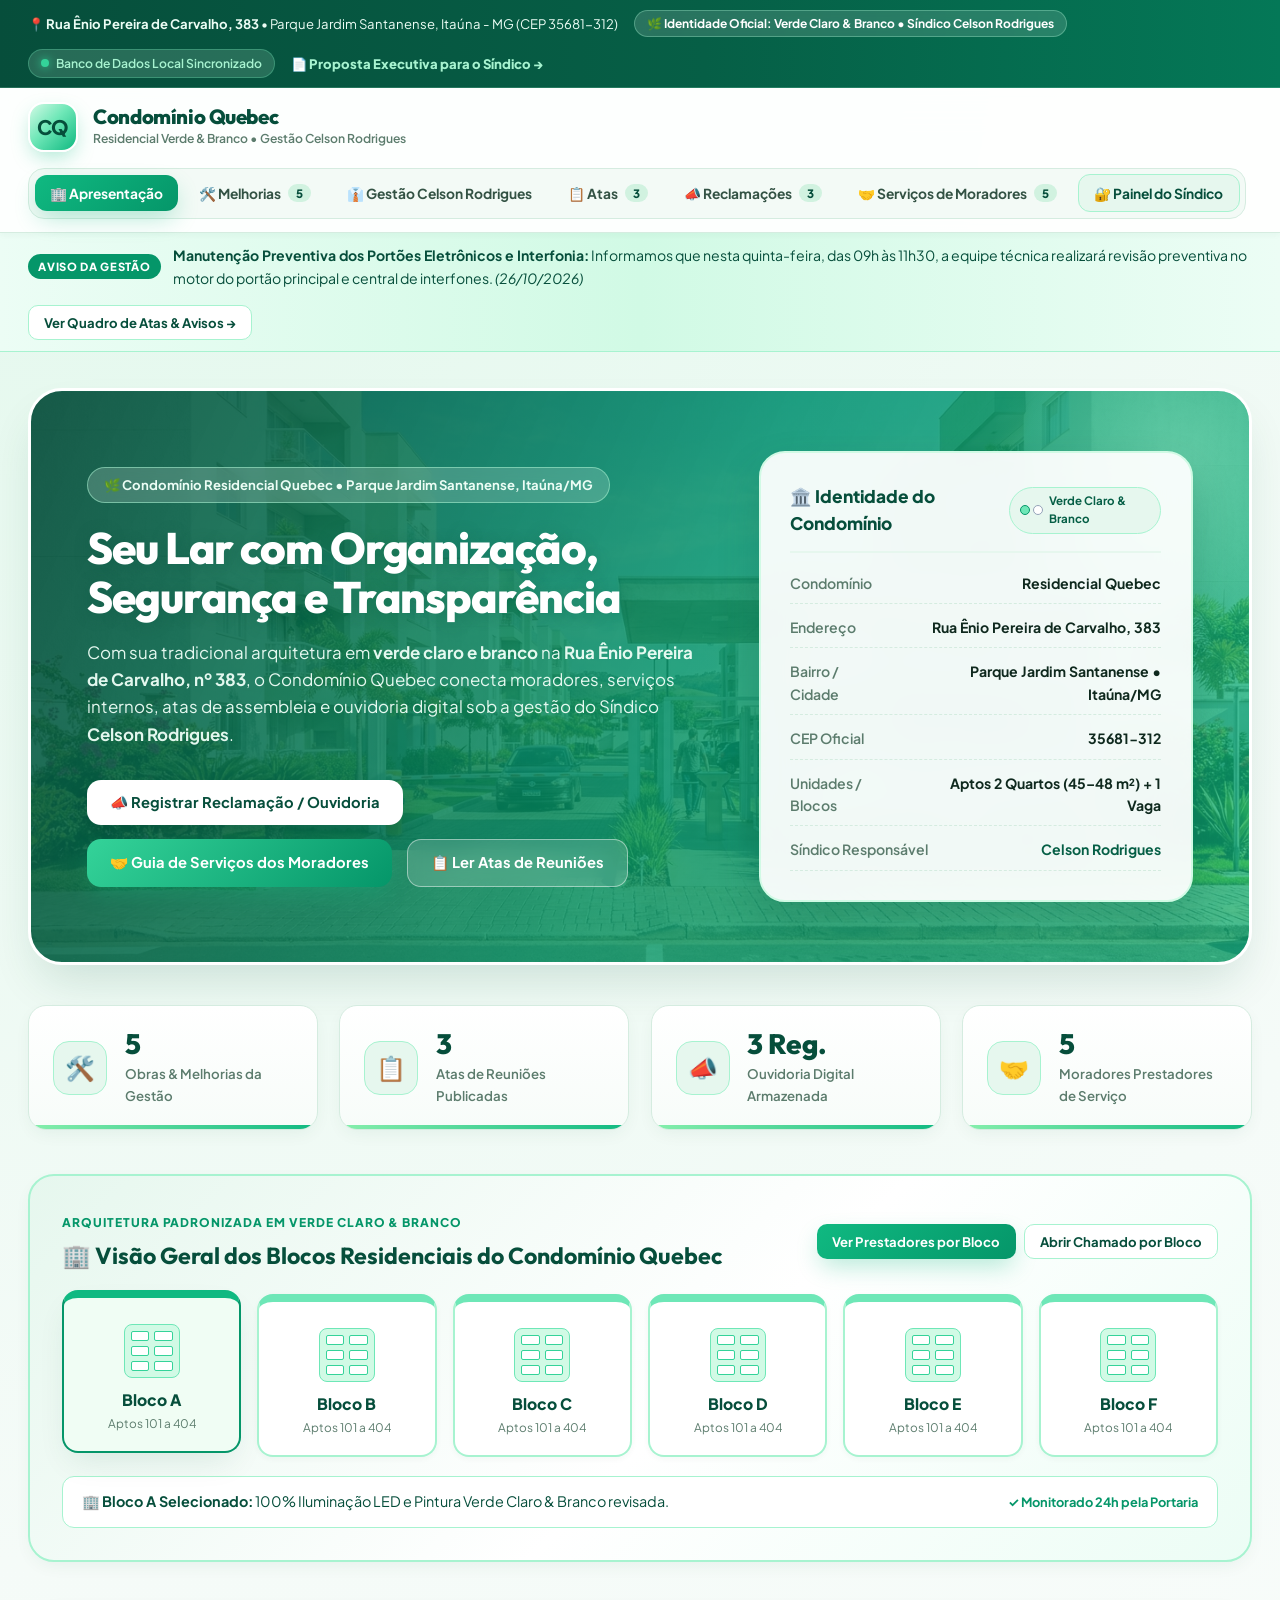
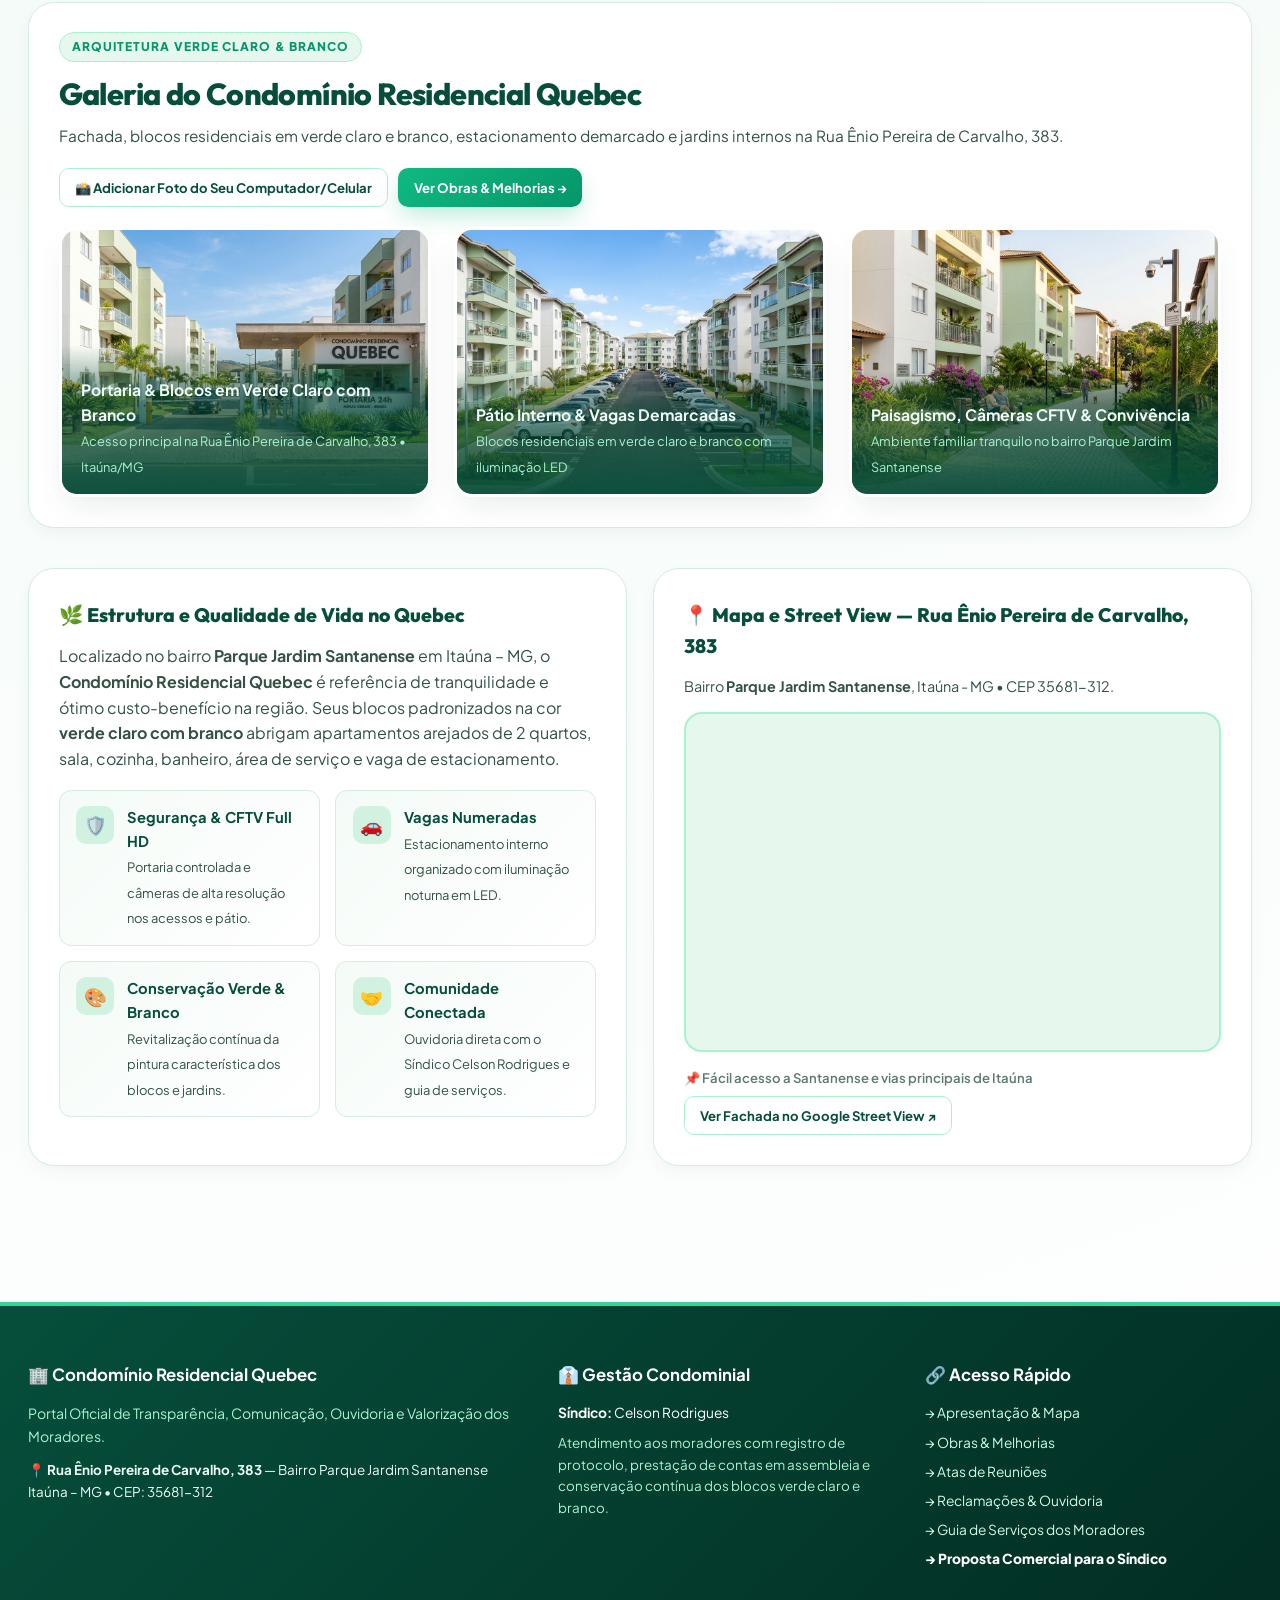
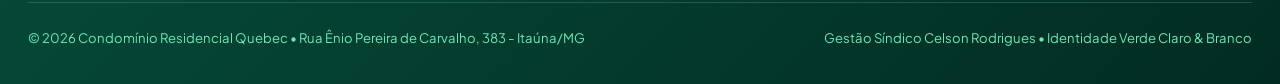
==== index.html @ 851bff45 "Add files via upload" ====
<!DOCTYPE html>
<html lang="pt-BR">
<head>
  <meta charset="UTF-8" />
  <meta name="viewport" content="width=device-width, initial-scale=1.0" />
  <title>Condomínio Residencial Quebec | Gestão Síndico Celson Rodrigues - Itaúna/MG</title>
  <link rel="preconnect" href="https://fonts.googleapis.com">
  <link rel="preconnect" href="https://fonts.gstatic.com" crossorigin>
  <link href="https://fonts.googleapis.com/css2?family=Inter:wght@400;500;600;700&family=Outfit:wght@600;700;800;900&family=Plus+Jakarta+Sans:wght@500;600;700;800&display=swap" rel="stylesheet">
  <link rel="stylesheet" href="styles.css" />
</head>
<body>

  <!-- Topbar Institucional Verde & Branco -->
  <div class="topbar">
    <div class="topbar-inner">
      <div class="topbar-left">
        <span>📍 <strong>Rua Ênio Pereira de Carvalho, 383</strong> • Parque Jardim Santanense, Itaúna - MG (CEP 35681-312)</span>
        <span class="topbar-pill">🌿 Identidade Oficial: Verde Claro & Branco • Síndico Celson Rodrigues</span>
      </div>
      <div class="topbar-right">
        <span id="apiStatusPill" class="api-status-pill">
          <span class="api-status-dot"></span>
          <span id="apiStatusText">Back-end Ativo & Sincronizado</span>
        </span>
        <a href="proposta-sindico.html" style="color:#a7f3d0; text-decoration:none; font-weight:800;">
          📄 Proposta Executiva para o Síndico →
        </a>
      </div>
    </div>
  </div>

  <!-- Navbar Principal -->
  <header class="navbar">
    <div class="navbar-inner">
      <div class="brand" onclick="switchTab('apresentacao')">
        <div class="brand-crest">CQ</div>
        <div class="brand-text">
          <h1>Condomínio Quebec</h1>
          <span>Residencial Verde & Branco • Gestão Celson Rodrigues</span>
        </div>
      </div>

      <nav class="nav-tabs" aria-label="Navegação Principal">
        <button class="nav-tab active" data-tab="apresentacao" onclick="switchTab('apresentacao')">
          🏢 Apresentação
        </button>
        <button class="nav-tab" data-tab="melhorias" onclick="switchTab('melhorias')">
          🛠️ Melhorias <span class="nav-badge" id="badgeMelhorias">5</span>
        </button>
        <button class="nav-tab" data-tab="gestao" onclick="switchTab('gestao')">
          👔 Gestão Celson Rodrigues
        </button>
        <button class="nav-tab" data-tab="atas" onclick="switchTab('atas')">
          📋 Atas <span class="nav-badge" id="badgeAtas">3</span>
        </button>
        <button class="nav-tab" data-tab="reclamacoes" onclick="switchTab('reclamacoes')">
          📣 Reclamações <span class="nav-badge" id="badgeReclamacoes">3</span>
        </button>
        <button class="nav-tab" data-tab="servicos" onclick="switchTab('servicos')">
          🤝 Serviços de Moradores <span class="nav-badge" id="badgeServicos">5</span>
        </button>
        <button class="nav-tab admin-tab" data-tab="admin" onclick="switchTab('admin')">
          🔐 Painel do Síndico
        </button>
      </nav>
    </div>
  </header>

  <!-- Barra de Comunicados Rápidos -->
  <div class="notice-bar">
    <div class="notice-bar-inner">
      <div class="notice-bar-content">
        <span class="notice-pill" id="latestNoticePriority">Aviso da Gestão</span>
        <span id="latestNoticeText">
          <strong>Manutenção Preventiva:</strong> Revisão programada dos portões eletrônicos e interfonia nesta quinta-feira (09h às 11h30) — Síndico Celson Rodrigues.
        </span>
      </div>
      <button class="btn btn-sm btn-outline" onclick="switchTab('atas')">Ver Quadro de Atas & Avisos →</button>
    </div>
  </div>

  <!-- Conteúdo Principal -->
  <main class="main-container">

    <!-- ==========================================
         ABA 1: APRESENTAÇÃO DO CONDOMÍNIO QUEBEC
         ========================================== -->
    <section id="tab-apresentacao" class="tab-panel active">
      <div class="hero">
        <div>
          <div class="hero-tag">
            <span>🌿 Condomínio Residencial Quebec • Parque Jardim Santanense, Itaúna/MG</span>
          </div>
          <h2>Seu Lar com Organização, Segurança e Transparência</h2>
          <p>
            Com sua tradicional arquitetura em <strong>verde claro e branco</strong> na <strong>Rua Ênio Pereira de Carvalho, nº 383</strong>, o Condomínio Quebec conecta moradores, serviços internos, atas de assembleia e ouvidoria digital sob a gestão do Síndico <strong>Celson Rodrigues</strong>.
          </p>
          <div class="hero-actions">
            <button class="btn btn-white" onclick="switchTab('reclamacoes')">
              📣 Registrar Reclamação / Ouvidoria
            </button>
            <button class="btn btn-gold" onclick="switchTab('servicos')">
              🤝 Guia de Serviços dos Moradores
            </button>
            <button class="btn btn-outline-light" onclick="switchTab('atas')">
              📋 Ler Atas de Reuniões
            </button>
          </div>
        </div>

        <div class="hero-card">
          <div class="hero-card-header">
            <h3>🏛️ Identidade do Condomínio</h3>
            <span class="color-swatch-pill">
              <span class="swatch-dots">
                <span class="swatch-dot-green"></span>
                <span class="swatch-dot-white"></span>
              </span>
              Verde Claro & Branco
            </span>
          </div>
          <ul class="hero-info-list">
            <li>
              <span>Condomínio</span>
              <strong>Residencial Quebec</strong>
            </li>
            <li>
              <span>Endereço</span>
              <strong>Rua Ênio Pereira de Carvalho, 383</strong>
            </li>
            <li>
              <span>Bairro / Cidade</span>
              <strong>Parque Jardim Santanense • Itaúna/MG</strong>
            </li>
            <li>
              <span>CEP Oficial</span>
              <strong>35681-312</strong>
            </li>
            <li>
              <span>Unidades / Blocos</span>
              <strong>Aptos 2 Quartos (45–48 m²) + 1 Vaga</strong>
            </li>
            <li>
              <span>Síndico Responsável</span>
              <strong style="color:var(--green-deep);">Celson Rodrigues</strong>
            </li>
          </ul>
        </div>
      </div>

      <!-- Indicadores Rápidos -->
      <div class="kpi-grid">
        <div class="kpi-card" onclick="switchTab('melhorias')" style="cursor:pointer;">
          <div class="kpi-icon">🛠️</div>
          <div class="kpi-data">
            <h4 id="kpiMelhorias">5</h4>
            <p>Obras & Melhorias da Gestão</p>
          </div>
        </div>
        <div class="kpi-card" onclick="switchTab('atas')" style="cursor:pointer;">
          <div class="kpi-icon">📋</div>
          <div class="kpi-data">
            <h4 id="kpiAtas">3</h4>
            <p>Atas de Reuniões Publicadas</p>
          </div>
        </div>
        <div class="kpi-card" onclick="switchTab('reclamacoes')" style="cursor:pointer;">
          <div class="kpi-icon">📣</div>
          <div class="kpi-data">
            <h4 id="kpiReclamacoes">3 Reg.</h4>
            <p>Ouvidoria Digital Armazenada</p>
          </div>
        </div>
        <div class="kpi-card" onclick="switchTab('servicos')" style="cursor:pointer;">
          <div class="kpi-icon">🤝</div>
          <div class="kpi-data">
            <h4 id="kpiServicos">5</h4>
            <p>Moradores Prestadores de Serviço</p>
          </div>
        </div>
      </div>

      <!-- Mapa Esquemático Interativo dos Blocos em Verde Claro & Branco -->
      <div class="blocks-showcase">
        <div style="display:flex; justify-content:space-between; align-items:center; flex-wrap:wrap; gap:1rem;">
          <div>
            <span style="font-size:0.75rem; font-weight:800; text-transform:uppercase; color:var(--green-medium); letter-spacing:0.08em;">
              Arquitetura Padronizada em Verde Claro & Branco
            </span>
            <h3 style="font-family:'Outfit',sans-serif; font-size:1.45rem; color:var(--green-forest); margin-top:0.2rem;">
              🏢 Visão Geral dos Blocos Residenciais do Condomínio Quebec
            </h3>
          </div>
          <div style="display:flex; gap:0.5rem; flex-wrap:wrap;">
            <button class="btn btn-sm btn-primary" onclick="switchTab('servicos')">Ver Prestadores por Bloco</button>
            <button class="btn btn-sm btn-outline" onclick="switchTab('reclamacoes')">Abrir Chamado por Bloco</button>
          </div>
        </div>

        <div class="blocks-grid">
          <div class="block-tower active" onclick="selectBlockInfo('Bloco A', '100% Iluminação LED e Pintura Verde Claro & Branco revisada', this)">
            <div class="block-windows">
              <div class="block-window"></div><div class="block-window"></div>
              <div class="block-window"></div><div class="block-window"></div>
              <div class="block-window"></div><div class="block-window"></div>
            </div>
            <h4>Bloco A</h4>
            <span>Aptos 101 a 404</span>
          </div>
          <div class="block-tower" onclick="selectBlockInfo('Bloco B', 'Sensores de presença novos e fachada Verde Claro & Branco revitalizada', this)">
            <div class="block-windows">
              <div class="block-window"></div><div class="block-window"></div>
              <div class="block-window"></div><div class="block-window"></div>
              <div class="block-window"></div><div class="block-window"></div>
            </div>
            <h4>Bloco B</h4>
            <span>Aptos 101 a 404</span>
          </div>
          <div class="block-tower" onclick="selectBlockInfo('Bloco C', 'Câmeras CFTV Full HD cobrindo entrada e estacionamento frontal', this)">
            <div class="block-windows">
              <div class="block-window"></div><div class="block-window"></div>
              <div class="block-window"></div><div class="block-window"></div>
              <div class="block-window"></div><div class="block-window"></div>
            </div>
            <h4>Bloco C</h4>
            <span>Aptos 101 a 404</span>
          </div>
          <div class="block-tower" onclick="selectBlockInfo('Bloco D', 'Reservatório higienizado e jardins laterais revitalizados', this)">
            <div class="block-windows">
              <div class="block-window"></div><div class="block-window"></div>
              <div class="block-window"></div><div class="block-window"></div>
              <div class="block-window"></div><div class="block-window"></div>
            </div>
            <h4>Bloco D</h4>
            <span>Aptos 101 a 404</span>
          </div>
          <div class="block-tower" onclick="selectBlockInfo('Bloco E', 'Demarcação de vagas de garagem e interfonia revisada', this)">
            <div class="block-windows">
              <div class="block-window"></div><div class="block-window"></div>
              <div class="block-window"></div><div class="block-window"></div>
              <div class="block-window"></div><div class="block-window"></div>
            </div>
            <h4>Bloco E</h4>
            <span>Aptos 101 a 404</span>
          </div>
          <div class="block-tower" onclick="selectBlockInfo('Bloco F', 'Manutenção preventiva em dia • Gestão Celson Rodrigues', this)">
            <div class="block-windows">
              <div class="block-window"></div><div class="block-window"></div>
              <div class="block-window"></div><div class="block-window"></div>
              <div class="block-window"></div><div class="block-window"></div>
            </div>
            <h4>Bloco F</h4>
            <span>Aptos 101 a 404</span>
          </div>
        </div>

        <div id="blockDetailBanner" style="margin-top:1.15rem; background:#ffffff; border:1px solid var(--border-strong); border-radius:12px; padding:0.85rem 1.2rem; display:flex; justify-content:space-between; align-items:center; flex-wrap:wrap; gap:0.75rem;">
          <span style="font-size:0.9rem; color:var(--green-forest);">
            🏢 <strong>Bloco A Selecionado:</strong> 100% Iluminação LED e Pintura Verde Claro & Branco revisada.
          </span>
          <span style="font-size:0.8rem; color:var(--green-medium); font-weight:700;">✓ Monitorado 24h pela Portaria</span>
        </div>
      </div>

      <!-- Galeria de Fotos do Condomínio em Verde Claro & Branco -->
      <div class="card" style="margin-bottom: 2.5rem;">
        <div class="section-header" style="margin-bottom: 0.75rem;">
          <div class="section-header-left">
            <span class="eyebrow">Arquitetura Verde Claro & Branco</span>
            <h2>Galeria do Condomínio Residencial Quebec</h2>
            <p>Fachada, blocos residenciais em verde claro e branco, estacionamento demarcado e jardins internos na Rua Ênio Pereira de Carvalho, 383.</p>
          </div>
          <div style="display:flex; gap:0.65rem; flex-wrap:wrap;">
            <label class="btn btn-sm btn-outline" style="cursor:pointer;">
              📸 Adicionar Foto do Seu Computador/Celular
              <input type="file" accept="image/*" style="display:none;" onchange="handleCustomPhotoUpload(event)" />
            </label>
            <button class="btn btn-sm btn-primary" onclick="switchTab('melhorias')">Ver Obras & Melhorias →</button>
          </div>
        </div>

        <div class="gallery-grid" id="condoGallery">
          <div class="gallery-item">
            <img src="assets/fachada-quebec.png" onerror="this.src='https://images.unsplash.com/photo-1545324418-cc1a3fa10c00?auto=format&fit=crop&w=900&q=80'" alt="Fachada e Portaria Condomínio Quebec em Verde Claro e Branco" />
            <div class="gallery-caption">
              <strong>Portaria & Blocos em Verde Claro com Branco</strong>
              <span>Acesso principal na Rua Ênio Pereira de Carvalho, 383 • Itaúna/MG</span>
            </div>
          </div>
          <div class="gallery-item">
            <img src="assets/blocos-patio.png" onerror="this.src='https://images.unsplash.com/photo-1486406146926-c627a92ad1ab?auto=format&fit=crop&w=900&q=80'" alt="Pátio e Estacionamento entre os Blocos Verde Claro e Branco" />
            <div class="gallery-caption">
              <strong>Pátio Interno & Vagas Demarcadas</strong>
              <span>Blocos residenciais em verde claro e branco com iluminação LED</span>
            </div>
          </div>
          <div class="gallery-item">
            <img src="assets/convivencia-jardim.png" onerror="this.src='https://images.unsplash.com/photo-1560518883-ce09059eeffa?auto=format&fit=crop&w=900&q=80'" alt="Jardins e Convivência Condomínio Quebec" />
            <div class="gallery-caption">
              <strong>Paisagismo, Câmeras CFTV & Convivência</strong>
              <span>Ambiente familiar tranquilo no bairro Parque Jardim Santanense</span>
            </div>
          </div>
        </div>
      </div>

      <!-- Sobre o Condomínio + Mapa Google Maps -->
      <div class="grid-2">
        <div class="card">
          <h3 class="card-title">🌿 Estrutura e Qualidade de Vida no Quebec</h3>
          <p style="color: var(--text-body); margin-bottom: 1rem;">
            Localizado no bairro <strong>Parque Jardim Santanense</strong> em Itaúna – MG, o <strong>Condomínio Residencial Quebec</strong> é referência de tranquilidade e ótimo custo-benefício na região. Seus blocos padronizados na cor <strong>verde claro com branco</strong> abrigam apartamentos arejados de 2 quartos, sala, cozinha, banheiro, área de serviço e vaga de estacionamento.
          </p>

          <div class="feature-list">
            <div class="feature-item">
              <div class="feature-item-icon">🛡️</div>
              <div>
                <strong>Segurança & CFTV Full HD</strong>
                <span>Portaria controlada e câmeras de alta resolução nos acessos e pátio.</span>
              </div>
            </div>
            <div class="feature-item">
              <div class="feature-item-icon">🚗</div>
              <div>
                <strong>Vagas Numeradas</strong>
                <span>Estacionamento interno organizado com iluminação noturna em LED.</span>
              </div>
            </div>
            <div class="feature-item">
              <div class="feature-item-icon">🎨</div>
              <div>
                <strong>Conservação Verde & Branco</strong>
                <span>Revitalização contínua da pintura característica dos blocos e jardins.</span>
              </div>
            </div>
            <div class="feature-item">
              <div class="feature-item-icon">🤝</div>
              <div>
                <strong>Comunidade Conectada</strong>
                <span>Ouvidoria direta com o Síndico Celson Rodrigues e guia de serviços.</span>
              </div>
            </div>
          </div>
        </div>

        <div class="card">
          <h3 class="card-title">📍 Mapa e Street View — Rua Ênio Pereira de Carvalho, 383</h3>
          <p style="color: var(--text-body); font-size: 0.9rem; margin-bottom: 0.9rem;">
            Bairro <strong>Parque Jardim Santanense</strong>, Itaúna - MG • CEP 35681-312.
          </p>
          <div class="map-frame-wrapper">
            <iframe
              title="Mapa Condomínio Residencial Quebec - Rua Ênio Pereira de Carvalho, 383, Itaúna MG"
              src="https://www.google.com/maps?q=Rua+%C3%8Anio+Pereira+de+Carvalho,+383,+Ita%C3%BAna+-+MG,+35681-312&output=embed"
              loading="lazy"
              referrerpolicy="no-referrer-when-downgrade">
            </iframe>
          </div>
          <div style="display:flex; justify-content:space-between; align-items:center; margin-top:0.95rem; flex-wrap:wrap; gap:0.5rem;">
            <span style="font-size:0.82rem; color:var(--text-muted); font-weight:600;">📌 Fácil acesso a Santanense e vias principais de Itaúna</span>
            <a class="btn btn-sm btn-outline" target="_blank" rel="noopener" href="https://www.google.com/maps/search/?api=1&query=Rua+%C3%8Anio+Pereira+de+Carvalho,+383,+Ita%C3%BAna+-+MG">
              Ver Fachada no Google Street View ↗
            </a>
          </div>
        </div>
      </div>
    </section>

    <!-- ==========================================
         ABA 2: MELHORIAS E OBRAS DO CONDOMÍNIO
         ========================================== -->
    <section id="tab-melhorias" class="tab-panel">
      <div class="section-header">
        <div class="section-header-left">
          <span class="eyebrow">Valorização Patrimonial em Ação</span>
          <h2>Melhorias, Pintura Verde & Branco e Obras Realizadas</h2>
          <p>Acompanhe com total transparência cada investimento realizado, em andamento ou planejado pela gestão do Síndico <strong>Celson Rodrigues</strong>.</p>
        </div>
        <div class="filter-bar">
          <button class="filter-btn active" onclick="filterMelhorias('Todas', this)">Todas</button>
          <button class="filter-btn" onclick="filterMelhorias('Concluído', this)">Concluídas</button>
          <button class="filter-btn" onclick="filterMelhorias('Em Andamento', this)">Em Andamento</button>
          <button class="filter-btn" onclick="filterMelhorias('Planejado', this)">Planejadas</button>
        </div>
      </div>

      <div id="melhoriasGrid" class="grid-3"></div>
    </section>

    <!-- ==========================================
         ABA 3: GESTÃO SÍNDICO CELSON RODRIGUES
         ========================================== -->
    <section id="tab-gestao" class="tab-panel">
      <div class="sindico-hero">
        <div class="sindico-avatar">
          CR
          <span>Síndico</span>
        </div>
        <div>
          <span class="topbar-pill" style="margin-bottom:0.75rem;">Gestão Participativa & Transparente • Condomínio Quebec</span>
          <h2 style="font-family:'Outfit',sans-serif; font-size:2.15rem; font-weight:800; margin-bottom:0.65rem;">Síndico: Celson Rodrigues</h2>
          <p style="color:#ecfdf5; font-size:1.02rem; max-width:780px; margin-bottom:1.35rem;">
            “Nosso compromisso no <strong>Condomínio Residencial Quebec</strong> é zelar pelo patrimônio de cada família da Rua Ênio Pereira de Carvalho, 383 com responsabilidade financeira, conservação impecável dos nossos blocos verde claro e branco, segurança 24h e diálogo aberto com todos os moradores.”
          </p>
          <div style="display:flex; gap:0.85rem; flex-wrap:wrap;">
            <button class="btn btn-white" onclick="switchTab('reclamacoes')">📣 Enviar Mensagem / Ouvidoria ao Síndico</button>
            <button class="btn btn-outline-light" onclick="switchTab('atas')">📋 Consultar Atas & Prestação de Contas</button>
          </div>
        </div>
      </div>

      <div class="grid-3" style="margin-bottom:2rem;">
        <div class="card">
          <h3 class="card-title">📊 Transparência Financeira</h3>
          <p style="color:var(--text-body); font-size:0.92rem;">
            Todas as receitas, despesas ordinárias, fundo de reserva e orçamentos de melhorias são apresentados em assembleia e registrados nas atas oficiais disponíveis neste portal.
          </p>
        </div>
        <div class="card">
          <h3 class="card-title">🎨 Conservação & Segurança</h3>
          <p style="color:var(--text-body); font-size:0.92rem;">
            Manutenção da pintura verde claro e branco dos blocos, limpeza semestral dos reservatórios, portões eletrônicos revisados, câmeras Full HD e iluminação em LED.
          </p>
        </div>
        <div class="card">
          <h3 class="card-title">🤝 Apoio aos Moradores</h3>
          <p style="color:var(--text-body); font-size:0.92rem;">
            Incentivo à boa convivência entre os blocos e criação do <strong>Guia de Serviços dos Moradores</strong>, fortalecendo os profissionais que moram no próprio Condomínio Quebec.
          </p>
        </div>
      </div>

      <div class="grid-2">
        <div class="card">
          <h3 class="card-title">📌 Pilares da Gestão Celson Rodrigues</h3>
          <ul style="list-style:none; display:flex; flex-direction:column; gap:0.95rem; margin-top:1rem;">
            <li class="feature-item">
              <span class="feature-item-icon">1️⃣</span>
              <div>
                <strong>Ouvidoria Digital com Protocolo</strong>
                <span>Nenhuma reclamação se perde em grupos de WhatsApp: toda solicitação fica armazenada no sistema com resposta oficial do Síndico Celson Rodrigues.</span>
              </div>
            </li>
            <li class="feature-item">
              <span class="feature-item-icon">2️⃣</span>
              <div>
                <strong>Responsabilidade nos Orçamentos</strong>
                <span>Toda melhoria para o Condomínio Quebec passa por cotação prévia para entregar obras de qualidade mantendo o equilíbrio da taxa condominial.</span>
              </div>
            </li>
            <li class="feature-item">
              <span class="feature-item-icon">3️⃣</span>
              <div>
                <strong>Ordem, Harmonia e Regimento Interno</strong>
                <span>Orientação justa sobre horários de silêncio, uso correto das vagas demarcadas de estacionamento e conservação das áreas comuns.</span>
              </div>
            </li>
          </ul>
        </div>

        <div class="card">
          <h3 class="card-title">📞 Atendimento da Administração</h3>
          <p style="color:var(--text-body); font-size:0.92rem; margin-bottom:1.15rem;">
            Canais diretos de contato com a gestão do Síndico <strong>Celson Rodrigues</strong> no Condomínio Quebec:
          </p>
          <div style="display:flex; flex-direction:column; gap:0.9rem;">
            <div class="feature-item">
              <span class="feature-item-icon">👤</span>
              <div>
                <strong>Síndico Responsável</strong>
                <span>Celson Rodrigues • Administração Condomínio Residencial Quebec</span>
              </div>
            </div>
            <div class="feature-item">
              <span class="feature-item-icon">📍</span>
              <div>
                <strong>Endereço Oficial</strong>
                <span>Rua Ênio Pereira de Carvalho, 383 – Parque Jardim Santanense, Itaúna - MG (CEP 35681-312)</span>
              </div>
            </div>
            <div class="feature-item">
              <span class="feature-item-icon">🕒</span>
              <div>
                <strong>Horário de Atendimento Administrativo</strong>
                <span>Segunda a Sexta: 08h às 18h | Sábado: 08h às 12h</span>
              </div>
            </div>
          </div>
        </div>
      </div>
    </section>

    <!-- ==========================================
         ABA 4: ATAS DE REUNIÕES E ASSEMBLEIAS
         ========================================== -->
    <section id="tab-atas" class="tab-panel">
      <div class="section-header">
        <div class="section-header-left">
          <span class="eyebrow">Documentação Oficial & Transparência</span>
          <h2>Atas de Reuniões, Assembleias e Comunicados</h2>
          <p>Consulte e imprima as atas das assembleias ordinárias e extraordinárias publicadas pelo Síndico <strong>Celson Rodrigues</strong>.</p>
        </div>
        <div style="display:flex; gap:0.65rem; align-items:center; flex-wrap:wrap;">
          <input type="text" id="searchAtasInput" class="form-control" placeholder="🔍 Buscar ata por assunto ou data..." oninput="renderAtas()" style="min-width:260px;" />
          <button class="btn btn-primary" onclick="switchTab('admin')">+ Publicar Nova Ata (Síndico)</button>
        </div>
      </div>

      <div id="atasListContainer"></div>
    </section>

    <!-- ==========================================
         ABA 5: RECLAMAÇÕES, SUGESTÕES E OUVIDORIA
         ========================================== -->
    <section id="tab-reclamacoes" class="tab-panel">
      <div class="section-header">
        <div class="section-header-left">
          <span class="eyebrow">Canal Direto com o Síndico Celson Rodrigues</span>
          <h2>Livro Digital de Reclamações, Ocorrências e Sugestões</h2>
          <p>Registre sua solicitação abaixo. Todos os chamados ficam <strong>armazenados no banco de dados</strong> com protocolo para acompanhamento e providências da gestão.</p>
        </div>
      </div>

      <div class="grid-2">
        <!-- Formulário de Registro de Reclamação -->
        <div class="card">
          <h3 class="card-title">📝 Registrar Reclamação ou Sugestão</h3>
          <p style="font-size:0.88rem; color:var(--text-body); margin-bottom:1.25rem;">
            Preencha os dados da sua unidade para que o Síndico Celson Rodrigues possa analisar e responder sua solicitação.
          </p>

          <form id="formReclamacao" onsubmit="handleCreateReclamacao(event)">
            <div class="form-grid">
              <div class="form-group">
                <label for="recNome">Nome Completo do Morador *</label>
                <input type="text" id="recNome" class="form-control" required placeholder="Ex.: João Paulo Ferreira" />
              </div>
              <div class="form-group">
                <label for="recCelular">Celular / WhatsApp *</label>
                <input type="text" id="recCelular" class="form-control" required placeholder="(37) 99999-9999" oninput="maskPhone(this)" />
              </div>
              <div class="form-group">
                <label for="recBloco">Bloco *</label>
                <select id="recBloco" class="form-control" required>
                  <option value="">Selecione o Bloco...</option>
                  <option value="Bloco A">Bloco A</option>
                  <option value="Bloco B">Bloco B</option>
                  <option value="Bloco C">Bloco C</option>
                  <option value="Bloco D">Bloco D</option>
                  <option value="Bloco E">Bloco E</option>
                  <option value="Bloco F">Bloco F</option>
                </select>
              </div>
              <div class="form-group">
                <label for="recApto">Número do Apartamento *</label>
                <input type="text" id="recApto" class="form-control" required placeholder="Ex.: 102, 204, 301..." />
              </div>
              <div class="form-group">
                <label for="recCategoria">Categoria da Ocorrência *</label>
                <select id="recCategoria" class="form-control" required>
                  <option value="Manutenção / Estrutura">Manutenção / Iluminação / Estrutura</option>
                  <option value="Barulho / Lei do Silêncio">Barulho / Convivência / Silêncio</option>
                  <option value="Garagem / Estacionamento">Garagem / Estacionamento</option>
                  <option value="Limpeza / Conservação">Limpeza / Conservação dos Blocos</option>
                  <option value="Portaria / Segurança">Portaria / Câmeras / Segurança</option>
                  <option value="Sugestão de Melhoria">Sugestão de Melhoria para o Condomínio</option>
                </select>
              </div>
              <div class="form-group">
                <label for="recUrgencia">Nível de Prioridade *</label>
                <select id="recUrgencia" class="form-control" required>
                  <option value="Média">Média (Rotina)</option>
                  <option value="Alta">Alta (Requer atenção rápida)</option>
                  <option value="Baixa">Baixa / Sugestão</option>
                </select>
              </div>
              <div class="form-group full">
                <label for="recAssunto">Título / Resumo da Ocorrência *</label>
                <input type="text" id="recAssunto" class="form-control" required placeholder="Ex.: Lâmpada queimada no corredor do 2º andar" />
              </div>
              <div class="form-group full">
                <label for="recMensagem">Descrição Detalhada *</label>
                <textarea id="recMensagem" class="form-control" required placeholder="Descreva os detalhes da reclamação, local exato, horário ou sugestão para análise do síndico..."></textarea>
              </div>
              <div class="form-group full" style="margin-bottom:0.5rem;">
                <label style="display:flex; align-items:center; gap:0.55rem; font-weight:600; cursor:pointer;">
                  <input type="checkbox" id="recPrivado" />
                  <span>Manter meu nome visível <strong>apenas para o Síndico Celson Rodrigues</strong> no mural público (Modo Sigiloso)</span>
                </label>
              </div>
            </div>

            <button type="submit" class="btn btn-primary" style="width:100%; margin-top:0.5rem;">
              📨 Enviar e Armazenar Reclamação com Protocolo
            </button>
          </form>
        </div>

        <!-- Histórico Armazenado de Reclamações e Respostas -->
        <div>
          <div class="card" style="margin-bottom:1.25rem; background:var(--bg-soft-green);">
            <div style="display:flex; justify-content:space-between; align-items:center; gap:1rem; flex-wrap:wrap;">
              <div>
                <h3 style="font-size:1.05rem; color:var(--green-forest);">🗂️ Chamados Armazenados & Respostas do Síndico</h3>
                <p style="font-size:0.82rem; color:var(--text-body);">Acompanhe o status das solicitações e os pareceres oficiais de Celson Rodrigues.</p>
              </div>
              <select id="filterRecStatus" class="form-control" style="width:auto;" onchange="renderReclamacoes()">
                <option value="Todos">Todos os Status</option>
                <option value="Pendente">Pendentes</option>
                <option value="Em Análise">Em Análise</option>
                <option value="Resolvido">Resolvidos</option>
              </select>
            </div>
          </div>

          <div id="reclamacoesListContainer"></div>
        </div>
      </div>
    </section>

    <!-- ==========================================
         ABA 6: SERVIÇOS PRESTADOS PELOS MORADORES
         ========================================== -->
    <section id="tab-servicos" class="tab-panel">
      <div class="section-header">
        <div class="section-header-left">
          <span class="eyebrow">Economia Colaborativa entre Vizinhos</span>
          <h2>Guia de Serviços & Profissionais do Condomínio Quebec</h2>
          <p>Valorize quem mora aqui! Encontre serviços prestados pelos próprios moradores ou faça seu cadastro básico com <strong>Nome, CPF, Celular, Bloco, Número do Apartamento e Serviço Prestado</strong>.</p>
        </div>
        <button class="btn btn-primary" onclick="document.getElementById('boxCadastroServico').scrollIntoView({behavior:'smooth'})">
          + Cadastrar Meu Serviço de Morador
        </button>
      </div>

      <!-- Barra de Pesquisa e Filtro de Categorias de Serviços -->
      <div class="card" style="margin-bottom: 1.85rem; display:flex; justify-content:space-between; align-items:center; gap:1rem; flex-wrap:wrap;">
        <input type="text" id="searchServicosInput" class="form-control" placeholder="🔍 Buscar por serviço, nome do morador ou bloco (ex: eletricista, bolo, manicure, aula)..." oninput="renderServicos()" style="flex:1; min-width:260px;" />
        <div class="filter-bar">
          <button class="filter-btn active" onclick="filterServicosCat('Todas', this)">Todas Categorias</button>
          <button class="filter-btn" onclick="filterServicosCat('Alimentação & Confeitaria', this)">🍲 Alimentação</button>
          <button class="filter-btn" onclick="filterServicosCat('Manutenção & Reparos', this)">🔧 Manutenção</button>
          <button class="filter-btn" onclick="filterServicosCat('Beleza & Estética', this)">💅 Beleza</button>
          <button class="filter-btn" onclick="filterServicosCat('Tecnologia & Informática', this)">💻 Tecnologia</button>
          <button class="filter-btn" onclick="filterServicosCat('Educação & Aulas', this)">📚 Educação</button>
        </div>
      </div>

      <!-- Vitrine de Serviços dos Moradores -->
      <div id="servicosGrid" class="grid-3" style="margin-bottom: 2.75rem;"></div>

      <!-- Formulário de Cadastro Básico do Morador Prestador de Serviço -->
      <div id="boxCadastroServico" class="card" style="border: 2px solid var(--green-primary); background: linear-gradient(180deg, #ffffff 0%, #f2fbf6 100%);">
        <div class="section-header" style="margin-bottom:1rem;">
          <div class="section-header-left">
            <span class="eyebrow">Cadastro Oficial de Morador Empreendedor</span>
            <h2>Cadastre Seu Serviço no Guia do Condomínio Quebec</h2>
            <p>Exclusivo para moradores da Rua Ênio Pereira de Carvalho, 383. Preencha seu cadastro básico (Nome, CPF, Celular, Bloco, Apartamento e Serviço Prestado).</p>
          </div>
        </div>

        <form id="formServicoMorador" onsubmit="handleCreateServico(event)">
          <div class="form-grid">
            <div class="form-group">
              <label for="srvNome">Nome Completo do Morador *</label>
              <input type="text" id="srvNome" class="form-control" required placeholder="Digite seu nome completo" />
            </div>
            <div class="form-group">
              <label for="srvCpf">CPF do Morador * <small style="color:var(--text-muted); font-weight:500;">(Auditado pela Gestão)</small></label>
              <input type="text" id="srvCpf" class="form-control" required maxlength="14" placeholder="000.000.000-00" oninput="maskCPF(this)" />
            </div>
            <div class="form-group">
              <label for="srvCelular">Celular / WhatsApp *</label>
              <input type="text" id="srvCelular" class="form-control" required maxlength="15" placeholder="(37) 99999-9999" oninput="maskPhone(this)" />
            </div>
            <div class="form-group">
              <label for="srvBloco">Bloco *</label>
              <select id="srvBloco" class="form-control" required>
                <option value="">Selecione seu Bloco...</option>
                <option value="Bloco A">Bloco A</option>
                <option value="Bloco B">Bloco B</option>
                <option value="Bloco C">Bloco C</option>
                <option value="Bloco D">Bloco D</option>
                <option value="Bloco E">Bloco E</option>
                <option value="Bloco F">Bloco F</option>
              </select>
            </div>
            <div class="form-group">
              <label for="srvApto">Número do Apartamento *</label>
              <input type="text" id="srvApto" class="form-control" required placeholder="Ex.: 101, 202, 304..." />
            </div>
            <div class="form-group">
              <label for="srvCategoria">Categoria do Serviço *</label>
              <select id="srvCategoria" class="form-control" required>
                <option value="Alimentação & Confeitaria">Alimentação & Confeitaria</option>
                <option value="Manutenção & Reparos">Manutenção, Elétrica, Hidráulica & Reparos</option>
                <option value="Beleza & Estética">Beleza, Estética & Cuidados Pessoais</option>
                <option value="Tecnologia & Informática">Tecnologia, Informática & Suporte</option>
                <option value="Educação & Aulas">Educação, Reforço Escolar & Idiomas</option>
                <option value="Saúde & Bem-Estar">Saúde, Fitness & Bem-Estar</option>
                <option value="Transporte & Fretes">Transporte, Motorista & Entregas</option>
                <option value="Outros Serviços">Outros Serviços Profissionais</option>
              </select>
            </div>
            <div class="form-group full">
              <label for="srvTitulo">Serviço Prestado *</label>
              <input type="text" id="srvTitulo" class="form-control" required placeholder="Ex.: Eletricista Residencial, Bolos por Encomenda, Manicure, Costureira, Contador..." />
            </div>
            <div class="form-group">
              <label for="srvHorario">Horário de Atendimento / Disponibilidade</label>
              <input type="text" id="srvHorario" class="form-control" placeholder="Ex.: Segunda a Sábado das 08h às 19h" />
            </div>
            <div class="form-group">
              <label for="srvDescricao">Descrição do Serviço para os Moradores *</label>
              <input type="text" id="srvDescricao" class="form-control" required placeholder="Descreva brevemente o que você faz e diferenciais para vizinhos do Quebec..." />
            </div>
          </div>

          <button type="submit" class="btn btn-primary" style="margin-top:0.5rem;">
            🚀 Publicar Meu Serviço no Guia do Condomínio Quebec
          </button>
        </form>
      </div>
    </section>

    <!-- ==========================================
         ABA 7: PAINEL DO SÍNDICO (BACK-END ADMIN)
         ========================================== -->
    <section id="tab-admin" class="tab-panel">
      <!-- Tela de Login do Síndico -->
      <div id="adminLoginView" class="admin-login-box">
        <div style="text-align:center; margin-bottom:1.5rem;">
          <div class="brand-crest" style="margin:0 auto 0.85rem; width:60px; height:60px; font-size:1.5rem;">🔐</div>
          <h2 style="font-family:'Outfit',sans-serif; font-size:1.5rem; color:var(--green-forest);">Painel Administrativo do Síndico</h2>
          <p style="font-size:0.88rem; color:var(--text-body);">
            Acesso exclusivo para <strong>Celson Rodrigues</strong> gerenciar reclamações armazenadas, publicar atas de reuniões, atualizar melhorias e auditar o cadastro de serviços dos moradores.
          </p>
        </div>

        <form onsubmit="handleAdminLogin(event)">
          <div class="form-group">
            <label for="adminUser">Usuário da Gestão</label>
            <input type="text" id="adminUser" class="form-control" value="celson" required />
          </div>
          <div class="form-group">
            <label for="adminPass">Senha Administrativa</label>
            <input type="password" id="adminPass" class="form-control" value="quebec383" required />
          </div>
          <button type="submit" class="btn btn-primary" style="width:100%; margin-top:0.5rem;">
            Entrar no Back-end da Gestão →
          </button>
        </form>

        <div style="margin-top:1.25rem; padding:0.9rem; background:var(--bg-soft-green); border:1px solid var(--border-strong); border-radius:12px; font-size:0.8rem; color:var(--green-forest);">
          💡 <strong>Modo Apresentação Ativo:</strong> As credenciais do Síndico Celson Rodrigues (usuário: <code>celson</code> / senha: <code>quebec383</code>) já estão preenchidas para você demonstrar o painel ao vivo!
        </div>
      </div>

      <!-- Dashboard Logado do Síndico Celson Rodrigues -->
      <div id="adminDashboardView" style="display:none;">
        <div class="section-header">
          <div class="section-header-left">
            <span class="eyebrow">Back-end de Administração • Condomínio Residencial Quebec</span>
            <h2>Painel de Controle — Síndico Celson Rodrigues</h2>
            <p>Gerencie todas as informações armazenadas no banco de dados do condomínio em tempo real.</p>
          </div>
          <div style="display:flex; gap:0.65rem;">
            <a href="proposta-sindico.html" class="btn btn-primary btn-sm">📄 Abrir Proposta Comercial</a>
            <button class="btn btn-outline btn-sm" onclick="handleAdminLogout()">Sair do Painel</button>
          </div>
        </div>

        <!-- Sub-navegação do Admin -->
        <div class="admin-subnav">
          <button class="filter-btn active" onclick="switchAdminSection('adm-reclamacoes', this)">
            📣 Gerenciar Reclamações (<span id="admCountRec">0</span>)
          </button>
          <button class="filter-btn" onclick="switchAdminSection('adm-atas', this)">
            📋 Publicar Atas de Reunião (<span id="admCountAtas">0</span>)
          </button>
          <button class="filter-btn" onclick="switchAdminSection('adm-melhorias', this)">
            🛠️ Publicar / Atualizar Melhorias (<span id="admCountMel">0</span>)
          </button>
          <button class="filter-btn" onclick="switchAdminSection('adm-servicos', this)">
            🤝 Cadastro de Moradores & CPF (<span id="admCountSrv">0</span>)
          </button>
          <button class="filter-btn" onclick="switchAdminSection('adm-avisos', this)">
            📢 Comunicados Rápidos
          </button>
        </div>

        <!-- SEÇÃO ADMIN 1: GERENCIAR RECLAMAÇÕES -->
        <div id="adm-reclamacoes" class="admin-section">
          <div class="card">
            <h3 class="card-title">📣 Reclamações e Solicitações Armazenadas dos Moradores</h3>
            <p style="font-size:0.88rem; color:var(--text-body); margin-bottom:1.25rem;">
              Visualize os dados completos do morador, altere o status da ocorrência e registre o parecer oficial do Síndico Celson Rodrigues.
            </p>
            <div id="adminReclamacoesList"></div>
          </div>
        </div>

        <!-- SEÇÃO ADMIN 2: PUBLICAR E GERENCIAR ATAS -->
        <div id="adm-atas" class="admin-section" style="display:none;">
          <div class="grid-2">
            <div class="card">
              <h3 class="card-title">📋 Publicar Nova Ata de Reunião / Assembleia</h3>
              <form id="formAdminAta" onsubmit="handleAdminCreateAta(event)">
                <div class="form-group">
                  <label>Título da Ata *</label>
                  <input type="text" id="ataTitulo" class="form-control" required placeholder="Ex.: Ata da Assembleia Geral Extraordinária - Pintura dos Blocos" />
                </div>
                <div class="form-grid">
                  <div class="form-group">
                    <label>Tipo de Assembleia *</label>
                    <select id="ataTipo" class="form-control">
                      <option value="Assembleia Ordinária">Assembleia Ordinária (AGO)</option>
                      <option value="Assembleia Extraordinária">Assembleia Extraordinária (AGE)</option>
                      <option value="Reunião do Conselho Fiscal">Reunião do Conselho Fiscal</option>
                      <option value="Comunicado Oficial">Comunicado Normativo</option>
                    </select>
                  </div>
                  <div class="form-group">
                    <label>Data da Reunião *</label>
                    <input type="text" id="ataData" class="form-control" required placeholder="Ex.: 28/10/2026" />
                  </div>
                </div>
                <div class="form-group">
                  <label>Número / Identificador do Documento</label>
                  <input type="text" id="ataNumero" class="form-control" placeholder="Ex.: AGE Nº 05/2026" />
                </div>
                <div class="form-group">
                  <label>Resumo Executivo das Deliberações *</label>
                  <textarea id="ataResumo" class="form-control" required placeholder="Descreva o resumo das decisões aprovadas na assembleia..."></textarea>
                </div>
                <div class="form-group">
                  <label>Pautas Deliberadas (uma por linha) *</label>
                  <textarea id="ataPautas" class="form-control" required placeholder="1. Aprovação das contas do mês;&#10;2. Deliberação sobre pintura verde claro e branco;&#10;3. Assuntos gerais."></textarea>
                </div>
                <button type="submit" class="btn btn-primary" style="width:100%;">Publicar Ata no Portal</button>
              </form>
            </div>

            <div class="card">
              <h3 class="card-title">🗂️ Atas Publicadas</h3>
              <div id="adminAtasList"></div>
            </div>
          </div>
        </div>

        <!-- SEÇÃO ADMIN 3: PUBLICAR E ATUALIZAR MELHORIAS -->
        <div id="adm-melhorias" class="admin-section" style="display:none;">
          <div class="grid-2">
            <div class="card">
              <h3 class="card-title">🛠️ Cadastrar Nova Melhoria ou Obra</h3>
              <form id="formAdminMelhoria" onsubmit="handleAdminCreateMelhoria(event)">
                <div class="form-group">
                  <label>Título da Melhoria / Obra *</label>
                  <input type="text" id="melTitulo" class="form-control" required placeholder="Ex.: Instalação de Novos Extintores e Sinalização de Emergência" />
                </div>
                <div class="form-grid">
                  <div class="form-group">
                    <label>Categoria *</label>
                    <select id="melCategoria" class="form-control">
                      <option value="Infraestrutura & Economia">Infraestrutura & Economia</option>
                      <option value="Segurança Patrimonial">Segurança Patrimonial</option>
                      <option value="Valorização & Conservação">Valorização & Conservação</option>
                      <option value="Saúde & Manutenção">Saúde & Manutenção</option>
                      <option value="Qualidade de Vida">Qualidade de Vida</option>
                    </select>
                  </div>
                  <div class="form-group">
                    <label>Status Atual *</label>
                    <select id="melStatus" class="form-control">
                      <option value="Concluído">Concluído (100%)</option>
                      <option value="Em Andamento">Em Andamento</option>
                      <option value="Planejado">Planejado / Em Orçamento</option>
                    </select>
                  </div>
                  <div class="form-group">
                    <label>Porcentagem de Conclusão (0 a 100%)</label>
                    <input type="number" id="melProgresso" class="form-control" min="0" max="100" value="100" />
                  </div>
                  <div class="form-group">
                    <label>Mês / Período *</label>
                    <input type="text" id="melData" class="form-control" required placeholder="Ex.: Outubro/2026" />
                  </div>
                </div>
                <div class="form-group">
                  <label>Valor Investido / Orçamento</label>
                  <input type="text" id="melInvestimento" class="form-control" placeholder="Ex.: R$ 3.800,00" />
                </div>
                <div class="form-group">
                  <label>Descrição Detalhada do Serviço Executado *</label>
                  <textarea id="melDescricao" class="form-control" required placeholder="Explique os benefícios e o que foi realizado no condomínio..."></textarea>
                </div>
                <div class="form-group">
                  <label>URL de Foto da Obra (Opcional)</label>
                  <input type="url" id="melImagem" class="form-control" placeholder="assets/fachada-quebec.png" />
                </div>
                <button type="submit" class="btn btn-primary" style="width:100%;">Publicar Melhoria no Portal</button>
              </form>
            </div>

            <div class="card">
              <h3 class="card-title">📊 Gerenciar Status das Melhorias</h3>
              <div id="adminMelhoriasList"></div>
            </div>
          </div>
        </div>

        <!-- SEÇÃO ADMIN 4: AUDITORIA DE SERVIÇOS DOS MORADORES (COM CPF COMPLETO) -->
        <div id="adm-servicos" class="admin-section" style="display:none;">
          <div class="card">
            <h3 class="card-title">🤝 Base Cadastral de Moradores Prestadores de Serviço (Com CPF Completo)</h3>
            <p style="font-size:0.88rem; color:var(--text-body); margin-bottom:1.25rem;">
              Acesso restrito do Síndico Celson Rodrigues a todos os dados cadastrais exigidos (<strong>Nome, CPF completo, Celular, Bloco, Número do Apartamento e Serviço Prestado</strong>).
            </p>
            <div class="admin-table-wrap">
              <table class="admin-table">
                <thead>
                  <tr>
                    <th>Morador</th>
                    <th>CPF (Registro Interno)</th>
                    <th>Unidade (Bloco / Apto)</th>
                    <th>Celular / WhatsApp</th>
                    <th>Serviço Prestado</th>
                    <th>Ações</th>
                  </tr>
                </thead>
                <tbody id="adminServicosTableBody"></tbody>
              </table>
            </div>
          </div>
        </div>

        <!-- SEÇÃO ADMIN 5: COMUNICADOS RÁPIDOS NO TOPO -->
        <div id="adm-avisos" class="admin-section" style="display:none;">
          <div class="grid-2">
            <div class="card">
              <h3 class="card-title">📢 Publicar Comunicado Rápido no Topo do Site</h3>
              <form id="formAdminAviso" onsubmit="handleAdminCreateAviso(event)">
                <div class="form-group">
                  <label>Título do Aviso *</label>
                  <input type="text" id="avisoTitulo" class="form-control" required placeholder="Ex.: Limpeza Programada das Caixas d'Água" />
                </div>
                <div class="form-group">
                  <label>Mensagem Resumida *</label>
                  <textarea id="avisoMensagem" class="form-control" required placeholder="Digite o comunicado que aparecerá em destaque para todos os moradores..."></textarea>
                </div>
                <button type="submit" class="btn btn-primary" style="width:100%;">Atualizar Aviso em Destaque</button>
              </form>
            </div>
            <div class="card">
              <h3 class="card-title">📌 Histórico de Avisos</h3>
              <div id="adminAvisosList"></div>
            </div>
          </div>
        </div>
      </div>
    </section>

  </main>

  <!-- Modal para Visualizar / Imprimir Ata Completa -->
  <div id="ataModal" class="modal-backdrop" onclick="if(event.target === this) closeAtaModal()">
    <div class="modal-content">
      <div id="ataModalBody"></div>
      <div style="display:flex; justify-content:flex-end; gap:0.75rem; margin-top:1.5rem; border-top:1px solid var(--border-soft); padding-top:1rem;">
        <button class="btn btn-outline" onclick="closeAtaModal()">Fechar</button>
        <button class="btn btn-primary" onclick="window.print()">🖨️ Imprimir / Salvar Ata em PDF</button>
      </div>
    </div>
  </div>

  <!-- Toast Container -->
  <div id="toastContainer" class="toast-container"></div>

  <!-- Rodapé -->
  <footer class="footer">
    <div class="footer-inner">
      <div>
        <h4>🏢 Condomínio Residencial Quebec</h4>
        <p style="font-size:0.88rem; margin-bottom:0.75rem;">
          Portal Oficial de Transparência, Comunicação, Ouvidoria e Valorização dos Moradores.
        </p>
        <p style="font-size:0.84rem; color:#ecfdf5;">
          📍 <strong>Rua Ênio Pereira de Carvalho, 383</strong> — Bairro Parque Jardim Santanense<br/>
          Itaúna – MG • CEP: 35681-312
        </p>
      </div>
      <div>
        <h4>👔 Gestão Condominial</h4>
        <p style="font-size:0.86rem; margin-bottom:0.5rem; color:#ffffff;">
          <strong>Síndico:</strong> Celson Rodrigues
        </p>
        <p style="font-size:0.84rem;">
          Atendimento aos moradores com registro de protocolo, prestação de contas em assembleia e conservação contínua dos blocos verde claro e branco.
        </p>
      </div>
      <div>
        <h4>🔗 Acesso Rápido</h4>
        <ul style="list-style:none; display:flex; flex-direction:column; gap:0.45rem; font-size:0.86rem;">
          <li><a href="javascript:void(0)" onclick="switchTab('apresentacao')" style="color:#d1fae5; text-decoration:none;">→ Apresentação & Mapa</a></li>
          <li><a href="javascript:void(0)" onclick="switchTab('melhorias')" style="color:#d1fae5; text-decoration:none;">→ Obras & Melhorias</a></li>
          <li><a href="javascript:void(0)" onclick="switchTab('atas')" style="color:#d1fae5; text-decoration:none;">→ Atas de Reuniões</a></li>
          <li><a href="javascript:void(0)" onclick="switchTab('reclamacoes')" style="color:#d1fae5; text-decoration:none;">→ Reclamações & Ouvidoria</a></li>
          <li><a href="javascript:void(0)" onclick="switchTab('servicos')" style="color:#d1fae5; text-decoration:none;">→ Guia de Serviços dos Moradores</a></li>
          <li><a href="proposta-sindico.html" style="color:#ffffff; text-decoration:none; font-weight:800;">→ Proposta Comercial para o Síndico</a></li>
        </ul>
      </div>
    </div>
    <div class="footer-bottom">
      <span>© 2026 Condomínio Residencial Quebec • Rua Ênio Pereira de Carvalho, 383 - Itaúna/MG</span>
      <span>Gestão Síndico Celson Rodrigues • Identidade Verde Claro & Branco</span>
    </div>
  </footer>

  <script src="app.js"></script>
</body>
</html>
---- styles.css ----
:root {
  /* Paleta Oficial Condomínio Quebec: Verde Claro Arquitetônico & Branco Puro */
  --bg-page: #f3faf6;
  --bg-surface: #ffffff;
  --bg-soft-green: #e6f7ee;
  --bg-pastel-green: #d1f2e0;
  --bg-glass: rgba(255, 255, 255, 0.86);

  --green-pastel: #86efac;
  --green-light: #34d399;
  --green-primary: #10b981;
  --green-medium: #059669;
  --green-deep: #065f46;
  --green-forest: #064e3b;

  --text-dark: #0f291e;
  --text-body: #335244;
  --text-muted: #5c7c6d;
  --border-soft: #d5ece0;
  --border-strong: #a7f3d0;

  --shadow-xs: 0 2px 6px rgba(6, 78, 59, 0.04);
  --shadow-sm: 0 6px 18px -4px rgba(6, 78, 59, 0.07);
  --shadow-md: 0 14px 32px -8px rgba(6, 78, 59, 0.11);
  --shadow-lg: 0 24px 48px -12px rgba(6, 78, 59, 0.16);
  --shadow-glow: 0 10px 25px -4px rgba(16, 185, 129, 0.32);

  --radius-sm: 12px;
  --radius-md: 18px;
  --radius-lg: 26px;
  --radius-xl: 34px;
}

* {
  box-sizing: border-box;
  margin: 0;
  padding: 0;
}

html {
  scroll-behavior: smooth;
}

body {
  font-family: 'Plus Jakarta Sans', 'Inter', -apple-system, BlinkMacSystemFont, sans-serif;
  background: radial-gradient(circle at 10% 0%, #e2f8ec 0%, #f5fbf8 45%, #ffffff 100%);
  color: var(--text-dark);
  line-height: 1.6;
  -webkit-font-smoothing: antialiased;
  min-height: 100vh;
}

/* Barra Institucional Superior */
.topbar {
  background: linear-gradient(90deg, var(--green-forest) 0%, var(--green-deep) 55%, #047857 100%);
  color: #ecfdf5;
  font-size: 0.82rem;
  padding: 0.6rem 1.75rem;
  border-bottom: 1px solid rgba(167, 243, 208, 0.2);
}

.topbar-inner {
  max-width: 1320px;
  margin: 0 auto;
  display: flex;
  justify-content: space-between;
  align-items: center;
  flex-wrap: wrap;
  gap: 0.75rem;
}

.topbar-left, .topbar-right {
  display: flex;
  align-items: center;
  gap: 1rem;
  flex-wrap: wrap;
}

.topbar-pill {
  background: rgba(255, 255, 255, 0.14);
  backdrop-filter: blur(8px);
  color: #ffffff;
  border: 1px solid rgba(167, 243, 208, 0.35);
  padding: 0.2rem 0.75rem;
  border-radius: 999px;
  font-weight: 700;
  font-size: 0.75rem;
  display: inline-flex;
  align-items: center;
  gap: 0.4rem;
}

.api-status-pill {
  display: inline-flex;
  align-items: center;
  gap: 0.45rem;
  font-size: 0.76rem;
  padding: 0.22rem 0.75rem;
  border-radius: 999px;
  background: rgba(209, 250, 229, 0.16);
  color: #a7f3d0;
  font-weight: 600;
  border: 1px solid rgba(110, 231, 183, 0.3);
}

.api-status-dot {
  width: 8px;
  height: 8px;
  border-radius: 50%;
  background: #34d399;
  box-shadow: 0 0 10px #34d399;
}

/* Navbar Flutuante Branca & Verde Claro */
.navbar {
  position: sticky;
  top: 0;
  z-index: 150;
  background: rgba(255, 255, 255, 0.9);
  backdrop-filter: blur(18px);
  -webkit-backdrop-filter: blur(18px);
  border-bottom: 1px solid var(--border-soft);
  box-shadow: var(--shadow-xs);
}

.navbar-inner {
  max-width: 1320px;
  margin: 0 auto;
  padding: 0.85rem 1.75rem;
  display: flex;
  align-items: center;
  justify-content: space-between;
  gap: 1rem;
  flex-wrap: wrap;
}

.brand {
  display: flex;
  align-items: center;
  gap: 0.95rem;
  text-decoration: none;
  color: var(--text-dark);
  cursor: pointer;
}

.brand-crest {
  width: 50px;
  height: 50px;
  border-radius: 16px;
  background: linear-gradient(135deg, #d1fae5 0%, #6ee7b7 45%, #10b981 100%);
  color: var(--green-forest);
  display: flex;
  align-items: center;
  justify-content: center;
  font-weight: 900;
  font-size: 1.25rem;
  letter-spacing: -0.03em;
  box-shadow: 0 8px 20px -4px rgba(16, 185, 129, 0.35);
  border: 2px solid #ffffff;
  position: relative;
}

.brand-text h1 {
  font-family: 'Outfit', 'Plus Jakarta Sans', sans-serif;
  font-size: 1.28rem;
  font-weight: 800;
  letter-spacing: -0.02em;
  color: var(--green-forest);
  line-height: 1.15;
}

.brand-text span {
  font-size: 0.76rem;
  color: var(--text-muted);
  display: block;
  font-weight: 600;
}

.nav-tabs {
  display: flex;
  align-items: center;
  gap: 0.35rem;
  flex-wrap: wrap;
  background: var(--bg-page);
  padding: 0.35rem;
  border-radius: 16px;
  border: 1px solid var(--border-soft);
}

.nav-tab {
  border: none;
  background: transparent;
  color: var(--text-body);
  font-size: 0.86rem;
  font-weight: 700;
  padding: 0.58rem 0.95rem;
  border-radius: 12px;
  cursor: pointer;
  transition: all 0.22s cubic-bezier(0.16, 1, 0.3, 1);
  display: inline-flex;
  align-items: center;
  gap: 0.45rem;
  font-family: inherit;
}

.nav-tab:hover {
  background: #ffffff;
  color: var(--green-deep);
  box-shadow: var(--shadow-xs);
}

.nav-tab.active {
  background: linear-gradient(135deg, var(--green-primary) 0%, var(--green-medium) 100%);
  color: #ffffff;
  box-shadow: var(--shadow-glow);
}

.nav-tab.admin-tab {
  background: var(--bg-soft-green);
  color: var(--green-forest);
  border: 1px solid var(--border-strong);
}

.nav-tab.admin-tab.active {
  background: var(--green-forest);
  color: #a7f3d0;
  border-color: var(--green-forest);
}

.nav-badge {
  background: rgba(255, 255, 255, 0.25);
  color: inherit;
  padding: 0.08rem 0.5rem;
  border-radius: 999px;
  font-size: 0.72rem;
  font-weight: 800;
}

.nav-tab:not(.active) .nav-badge {
  background: var(--bg-pastel-green);
  color: var(--green-forest);
}

/* Comunicado Rápido no Topo */
.notice-bar {
  background: linear-gradient(90deg, #ecfdf5 0%, #d1fae5 50%, #ecfdf5 100%);
  border-bottom: 1px solid var(--border-strong);
  padding: 0.68rem 1.75rem;
}

.notice-bar-inner {
  max-width: 1320px;
  margin: 0 auto;
  display: flex;
  align-items: center;
  justify-content: space-between;
  gap: 1rem;
  flex-wrap: wrap;
}

.notice-bar-content {
  display: flex;
  align-items: center;
  gap: 0.75rem;
  font-size: 0.88rem;
  color: var(--green-forest);
}

.notice-pill {
  background: var(--green-medium);
  color: #ffffff;
  font-weight: 800;
  font-size: 0.7rem;
  text-transform: uppercase;
  padding: 0.24rem 0.65rem;
  border-radius: 999px;
  letter-spacing: 0.06em;
  white-space: nowrap;
}

/* Container Principal */
.main-container {
  max-width: 1320px;
  margin: 0 auto;
  padding: 2.25rem 1.75rem 4.5rem;
}

.tab-panel {
  display: none;
  animation: panelSlide 0.35s cubic-bezier(0.16, 1, 0.3, 1);
}

.tab-panel.active {
  display: block;
}

@keyframes panelSlide {
  from { opacity: 0; transform: translateY(10px); }
  to { opacity: 1; transform: translateY(0); }
}

/* HERO ARQUITETÔNICO VERDE CLARO & BRANCO */
.hero {
  position: relative;
  border-radius: var(--radius-xl);
  overflow: hidden;
  background:
    linear-gradient(115deg, rgba(6, 78, 59, 0.92) 0%, rgba(5, 150, 105, 0.82) 52%, rgba(16, 185, 129, 0.72) 100%),
    url('assets/fachada-quebec.png'),
    url('https://images.unsplash.com/photo-1545324418-cc1a3fa10c00?auto=format&fit=crop&w=1600&q=85');
  background-size: cover;
  background-position: center;
  color: #ffffff;
  padding: 3.75rem 3.5rem;
  margin-bottom: 2.5rem;
  box-shadow: var(--shadow-lg);
  display: grid;
  grid-template-columns: 1.3fr 0.9fr;
  gap: 2.75rem;
  align-items: center;
  border: 3px solid #ffffff;
}

.hero::before {
  content: '';
  position: absolute;
  top: -120px;
  right: -120px;
  width: 380px;
  height: 380px;
  border-radius: 50%;
  background: radial-gradient(circle, rgba(167, 243, 208, 0.35) 0%, transparent 70%);
  pointer-events: none;
}

.hero-tag {
  display: inline-flex;
  align-items: center;
  gap: 0.55rem;
  background: rgba(255, 255, 255, 0.18);
  backdrop-filter: blur(10px);
  border: 1px solid rgba(167, 243, 208, 0.55);
  color: #ecfdf5;
  padding: 0.42rem 1rem;
  border-radius: 999px;
  font-size: 0.82rem;
  font-weight: 700;
  margin-bottom: 1.25rem;
}

.hero h2 {
  font-family: 'Outfit', 'Plus Jakarta Sans', sans-serif;
  font-size: 2.75rem;
  font-weight: 800;
  line-height: 1.12;
  letter-spacing: -0.025em;
  margin-bottom: 1.1rem;
  text-shadow: 0 2px 16px rgba(6, 78, 59, 0.25);
}

.hero p {
  font-size: 1.06rem;
  color: #ecfdf5;
  margin-bottom: 2rem;
  max-width: 650px;
  opacity: 0.96;
}

.hero-actions {
  display: flex;
  flex-wrap: wrap;
  gap: 0.9rem;
}

/* Botões Premium */
.btn {
  display: inline-flex;
  align-items: center;
  justify-content: center;
  gap: 0.55rem;
  padding: 0.82rem 1.45rem;
  border-radius: 14px;
  font-weight: 700;
  font-size: 0.92rem;
  cursor: pointer;
  transition: all 0.22s ease;
  border: none;
  text-decoration: none;
  font-family: inherit;
}

.btn-primary {
  background: linear-gradient(135deg, var(--green-primary) 0%, var(--green-medium) 100%);
  color: #ffffff;
  box-shadow: var(--shadow-glow);
}

.btn-primary:hover {
  transform: translateY(-2px);
  filter: brightness(1.05);
}

.btn-white {
  background: #ffffff;
  color: var(--green-forest);
  box-shadow: 0 10px 25px rgba(0, 0, 0, 0.12);
}

.btn-white:hover {
  background: #ecfdf5;
  transform: translateY(-2px);
}

.btn-gold {
  background: linear-gradient(135deg, #34d399 0%, #059669 100%);
  color: #ffffff;
  box-shadow: var(--shadow-glow);
}

.btn-gold:hover {
  filter: brightness(1.06);
  transform: translateY(-2px);
}

.btn-outline-light {
  background: rgba(255, 255, 255, 0.16);
  backdrop-filter: blur(8px);
  color: #ffffff;
  border: 1.5px solid rgba(255, 255, 255, 0.45);
}

.btn-outline-light:hover {
  background: rgba(255, 255, 255, 0.28);
}

.btn-outline {
  background: #ffffff;
  color: var(--green-forest);
  border: 1.5px solid var(--border-strong);
}

.btn-outline:hover {
  background: var(--bg-soft-green);
  border-color: var(--green-primary);
}

.btn-whatsapp {
  background: linear-gradient(135deg, #22c55e 0%, #16a34a 100%);
  color: #ffffff;
  box-shadow: 0 6px 16px rgba(22, 163, 74, 0.28);
}

.btn-whatsapp:hover {
  transform: translateY(-1px);
  filter: brightness(1.05);
}

.btn-danger {
  background: #fee2e2;
  color: #b91c1c;
}

.btn-danger:hover {
  background: #ef4444;
  color: #ffffff;
}

.btn-sm {
  padding: 0.5rem 0.95rem;
  font-size: 0.82rem;
  border-radius: 10px;
}

/* Card de Vidro no Hero */
.hero-card {
  background: rgba(255, 255, 255, 0.94);
  backdrop-filter: blur(16px);
  color: var(--text-dark);
  border: 2px solid #d1fae5;
  border-radius: var(--radius-lg);
  padding: 1.85rem;
  box-shadow: 0 20px 40px rgba(6, 78, 59, 0.22);
}

.hero-card-header {
  display: flex;
  align-items: center;
  justify-content: space-between;
  margin-bottom: 1.15rem;
  padding-bottom: 0.85rem;
  border-bottom: 2px solid var(--bg-soft-green);
}

.hero-card h3 {
  font-size: 1.08rem;
  font-weight: 800;
  color: var(--green-forest);
  display: flex;
  align-items: center;
  gap: 0.5rem;
}

.color-swatch-pill {
  display: inline-flex;
  align-items: center;
  gap: 0.35rem;
  background: var(--bg-soft-green);
  color: var(--green-deep);
  padding: 0.25rem 0.65rem;
  border-radius: 999px;
  font-size: 0.72rem;
  font-weight: 700;
  border: 1px solid var(--border-strong);
}

.swatch-dots {
  display: inline-flex;
  gap: 3px;
}

.swatch-dot-green {
  width: 10px;
  height: 10px;
  border-radius: 50%;
  background: #6ee7b7;
  border: 1px solid #059669;
}

.swatch-dot-white {
  width: 10px;
  height: 10px;
  border-radius: 50%;
  background: #ffffff;
  border: 1px solid #94a3b8;
}

.hero-info-list {
  list-style: none;
  display: flex;
  flex-direction: column;
  gap: 0.75rem;
  font-size: 0.88rem;
}

.hero-info-list li {
  display: flex;
  justify-content: space-between;
  align-items: center;
  border-bottom: 1px dashed var(--border-soft);
  padding-bottom: 0.55rem;
  gap: 0.5rem;
}

.hero-info-list li span:first-child {
  color: var(--text-muted);
  font-weight: 600;
}

.hero-info-list li strong {
  color: var(--text-dark);
  text-align: right;
  font-weight: 700;
}

/* KPI Cards Modernos */
.kpi-grid {
  display: grid;
  grid-template-columns: repeat(4, 1fr);
  gap: 1.35rem;
  margin-bottom: 2.75rem;
}

.kpi-card {
  background: linear-gradient(180deg, #ffffff 0%, #f7fcf9 100%);
  border: 1.5px solid var(--border-soft);
  border-radius: var(--radius-md);
  padding: 1.45rem 1.5rem;
  box-shadow: var(--shadow-sm);
  display: flex;
  align-items: center;
  gap: 1.1rem;
  transition: all 0.25s ease;
  position: relative;
  overflow: hidden;
}

.kpi-card::after {
  content: '';
  position: absolute;
  bottom: 0;
  left: 0;
  right: 0;
  height: 4px;
  background: linear-gradient(90deg, var(--green-pastel), var(--green-primary));
}

.kpi-card:hover {
  transform: translateY(-4px);
  box-shadow: var(--shadow-md);
  border-color: var(--green-light);
}

.kpi-icon {
  width: 54px;
  height: 54px;
  border-radius: 16px;
  display: flex;
  align-items: center;
  justify-content: center;
  font-size: 1.5rem;
  flex-shrink: 0;
  background: var(--bg-soft-green);
  color: var(--green-deep);
  border: 1px solid var(--border-strong);
}

.kpi-data h4 {
  font-family: 'Outfit', sans-serif;
  font-size: 1.75rem;
  font-weight: 800;
  color: var(--green-forest);
  line-height: 1.1;
}

.kpi-data p {
  font-size: 0.83rem;
  color: var(--text-muted);
  font-weight: 600;
  margin-top: 0.2rem;
}

/* Cabeçalhos de Seção */
.section-header {
  display: flex;
  justify-content: space-between;
  align-items: flex-end;
  gap: 1.25rem;
  margin-bottom: 1.85rem;
  flex-wrap: wrap;
}

.section-header-left .eyebrow {
  display: inline-block;
  text-transform: uppercase;
  font-size: 0.75rem;
  font-weight: 800;
  letter-spacing: 0.09em;
  color: var(--green-medium);
  background: var(--bg-soft-green);
  padding: 0.25rem 0.75rem;
  border-radius: 999px;
  border: 1px solid var(--border-strong);
  margin-bottom: 0.55rem;
}

.section-header-left h2 {
  font-family: 'Outfit', 'Plus Jakarta Sans', sans-serif;
  font-size: 1.9rem;
  font-weight: 800;
  color: var(--green-forest);
  letter-spacing: -0.02em;
}

.section-header-left p {
  color: var(--text-body);
  font-size: 0.96rem;
  margin-top: 0.3rem;
}

/* Grids & Cards */
.grid-2 {
  display: grid;
  grid-template-columns: repeat(2, 1fr);
  gap: 1.65rem;
}

.grid-3 {
  display: grid;
  grid-template-columns: repeat(3, 1fr);
  gap: 1.65rem;
}

.card {
  background: var(--bg-surface);
  border: 1.5px solid var(--border-soft);
  border-radius: var(--radius-lg);
  padding: 1.85rem;
  box-shadow: var(--shadow-sm);
}

.card-title {
  font-family: 'Outfit', sans-serif;
  font-size: 1.22rem;
  font-weight: 800;
  margin-bottom: 0.85rem;
  color: var(--green-forest);
  display: flex;
  align-items: center;
  gap: 0.55rem;
}

/* Mapa Interativo dos Blocos (Bloco A ao F) em Verde Claro & Branco */
.blocks-showcase {
  background: linear-gradient(135deg, #e6f7ee 0%, #ffffff 55%, #ecfdf5 100%);
  border: 2px solid var(--border-strong);
  border-radius: var(--radius-lg);
  padding: 2rem;
  margin-bottom: 2.5rem;
  box-shadow: var(--shadow-sm);
}

.blocks-grid {
  display: grid;
  grid-template-columns: repeat(6, 1fr);
  gap: 1rem;
  margin-top: 1.25rem;
}

.block-tower {
  background: #ffffff;
  border: 2px solid #a7f3d0;
  border-top: 8px solid #6ee7b7;
  border-radius: 16px;
  padding: 1.1rem 0.9rem;
  text-align: center;
  cursor: pointer;
  transition: all 0.22s ease;
  box-shadow: var(--shadow-xs);
  position: relative;
}

.block-tower:hover, .block-tower.active {
  transform: translateY(-4px);
  border-color: var(--green-medium);
  border-top-color: var(--green-primary);
  box-shadow: var(--shadow-md);
  background: #f0fdf4;
}

.block-windows {
  display: grid;
  grid-template-columns: repeat(2, 1fr);
  gap: 5px;
  max-width: 56px;
  margin: 0.55rem auto;
  padding: 6px;
  background: #d1fae5;
  border-radius: 8px;
  border: 1px solid #6ee7b7;
}

.block-window {
  height: 10px;
  background: #ffffff;
  border-radius: 2px;
  border: 1px solid #34d399;
}

.block-tower h4 {
  font-size: 0.98rem;
  font-weight: 800;
  color: var(--green-forest);
}

.block-tower span {
  font-size: 0.74rem;
  color: var(--text-muted);
  display: block;
  margin-top: 0.15rem;
}

/* Galeria de Fotos em Verde Claro & Branco */
.gallery-grid {
  display: grid;
  grid-template-columns: repeat(3, 1fr);
  gap: 1.4rem;
  margin-top: 1.25rem;
}

.gallery-item {
  position: relative;
  border-radius: var(--radius-md);
  overflow: hidden;
  height: 270px;
  border: 3px solid #ffffff;
  box-shadow: var(--shadow-md);
  background: var(--bg-soft-green);
}

.gallery-item img {
  width: 100%;
  height: 100%;
  object-fit: cover;
  transition: transform 0.45s ease;
}

.gallery-item:hover img {
  transform: scale(1.06);
}

.gallery-caption {
  position: absolute;
  inset: auto 0 0 0;
  background: linear-gradient(to top, rgba(6, 78, 59, 0.94) 0%, rgba(6, 78, 59, 0.55) 65%, transparent 100%);
  color: #ffffff;
  padding: 2rem 1.2rem 1rem;
}

.gallery-caption strong {
  display: block;
  font-size: 0.98rem;
  color: #ecfdf5;
}

.gallery-caption span {
  font-size: 0.8rem;
  color: #a7f3d0;
}

.map-frame-wrapper {
  border-radius: var(--radius-md);
  overflow: hidden;
  border: 2px solid var(--border-strong);
  height: 340px;
  background: var(--bg-soft-green);
  box-shadow: var(--shadow-xs);
}

.map-frame-wrapper iframe {
  width: 100%;
  height: 100%;
  border: 0;
}

/* Feature Items */
.feature-list {
  display: grid;
  grid-template-columns: repeat(2, 1fr);
  gap: 0.95rem;
  margin-top: 1.15rem;
}

.feature-item {
  background: linear-gradient(135deg, #f4fbf7 0%, #ffffff 100%);
  border: 1px solid var(--border-soft);
  border-radius: var(--radius-sm);
  padding: 0.95rem 1.05rem;
  display: flex;
  align-items: flex-start;
  gap: 0.8rem;
}

.feature-item-icon {
  width: 38px;
  height: 38px;
  border-radius: 10px;
  background: var(--bg-pastel-green);
  color: var(--green-forest);
  display: flex;
  align-items: center;
  justify-content: center;
  font-size: 1.15rem;
  flex-shrink: 0;
}

.feature-item strong {
  display: block;
  font-size: 0.92rem;
  color: var(--green-forest);
}

.feature-item span {
  font-size: 0.81rem;
  color: var(--text-body);
}

/* Filtros e Melhorias */
.filter-bar {
  display: flex;
  align-items: center;
  gap: 0.5rem;
  flex-wrap: wrap;
}

.filter-btn {
  padding: 0.52rem 1.05rem;
  border-radius: 999px;
  border: 1.5px solid var(--border-soft);
  background: #ffffff;
  color: var(--text-body);
  font-weight: 700;
  font-size: 0.84rem;
  cursor: pointer;
  transition: all 0.2s ease;
  font-family: inherit;
}

.filter-btn.active, .filter-btn:hover {
  background: var(--green-primary);
  color: #ffffff;
  border-color: var(--green-primary);
  box-shadow: 0 4px 12px rgba(16, 185, 129, 0.25);
}

.melhoria-card {
  background: #ffffff;
  border: 1.5px solid var(--border-soft);
  border-radius: var(--radius-lg);
  overflow: hidden;
  box-shadow: var(--shadow-sm);
  display: flex;
  flex-direction: column;
  transition: all 0.25s ease;
}

.melhoria-card:hover {
  transform: translateY(-4px);
  box-shadow: var(--shadow-md);
  border-color: var(--green-light);
}

.melhoria-img {
  height: 205px;
  position: relative;
  overflow: hidden;
}

.melhoria-img img {
  width: 100%;
  height: 100%;
  object-fit: cover;
}

.status-badge {
  display: inline-flex;
  align-items: center;
  gap: 0.35rem;
  padding: 0.28rem 0.75rem;
  border-radius: 999px;
  font-size: 0.74rem;
  font-weight: 800;
  text-transform: uppercase;
  letter-spacing: 0.04em;
}

.status-concluido, .status-resolvido {
  background: #d1fae5;
  color: #065f46;
  border: 1px solid #6ee7b7;
}

.status-andamento, .status-analise {
  background: #fef3c7;
  color: #92400e;
  border: 1px solid #fcd34d;
}

.status-planejado, .status-pendente {
  background: #e0f2fe;
  color: #075985;
  border: 1px solid #7dd3fc;
}

.melhoria-body {
  padding: 1.5rem;
  flex: 1;
  display: flex;
  flex-direction: column;
}

.melhoria-meta {
  display: flex;
  justify-content: space-between;
  align-items: center;
  margin-bottom: 0.75rem;
  font-size: 0.8rem;
  color: var(--text-muted);
  font-weight: 600;
}

.melhoria-body h3 {
  font-family: 'Outfit', sans-serif;
  font-size: 1.15rem;
  font-weight: 800;
  color: var(--green-forest);
  margin-bottom: 0.55rem;
}

.melhoria-body p {
  font-size: 0.89rem;
  color: var(--text-body);
  margin-bottom: 1.1rem;
  flex: 1;
}

.progress-wrap {
  margin-top: auto;
  padding-top: 0.9rem;
  border-top: 1px solid var(--border-soft);
}

.progress-labels {
  display: flex;
  justify-content: space-between;
  font-size: 0.79rem;
  font-weight: 700;
  color: var(--green-deep);
  margin-bottom: 0.4rem;
}

.progress-bar {
  height: 9px;
  background: var(--bg-soft-green);
  border-radius: 999px;
  overflow: hidden;
}

.progress-fill {
  height: 100%;
  background: linear-gradient(90deg, var(--green-light), var(--green-medium));
  border-radius: 999px;
}

/* Gestão Síndico Celson Rodrigues */
.sindico-hero {
  background: linear-gradient(125deg, var(--green-forest) 0%, var(--green-deep) 55%, var(--green-medium) 100%);
  color: #ffffff;
  border-radius: var(--radius-xl);
  padding: 2.85rem;
  display: grid;
  grid-template-columns: auto 1fr;
  gap: 2.5rem;
  align-items: center;
  margin-bottom: 2.25rem;
  box-shadow: var(--shadow-lg);
  border: 3px solid #d1fae5;
}

.sindico-avatar {
  width: 138px;
  height: 138px;
  border-radius: 28px;
  background: linear-gradient(135deg, #ffffff 0%, #d1fae5 100%);
  display: flex;
  flex-direction: column;
  align-items: center;
  justify-content: center;
  font-family: 'Outfit', sans-serif;
  font-size: 2.7rem;
  font-weight: 900;
  color: var(--green-forest);
  border: 4px solid rgba(167, 243, 208, 0.7);
  box-shadow: 0 14px 30px rgba(0, 0, 0, 0.22);
}

.sindico-avatar span {
  font-size: 0.7rem;
  font-weight: 800;
  text-transform: uppercase;
  letter-spacing: 0.08em;
  margin-top: 0.25rem;
  background: var(--green-medium);
  color: #ffffff;
  padding: 0.15rem 0.6rem;
  border-radius: 99px;
}

/* Atas de Reunião */
.ata-card {
  background: #ffffff;
  border: 1.5px solid var(--border-soft);
  border-left: 6px solid var(--green-primary);
  border-radius: var(--radius-md);
  padding: 1.65rem;
  margin-bottom: 1.25rem;
  box-shadow: var(--shadow-sm);
  display: flex;
  justify-content: space-between;
  align-items: flex-start;
  gap: 1.5rem;
  flex-wrap: wrap;
}

.ata-info {
  flex: 1;
  min-width: 280px;
}

.ata-tags {
  display: flex;
  align-items: center;
  gap: 0.6rem;
  margin-bottom: 0.6rem;
  flex-wrap: wrap;
}

.ata-info h3 {
  font-family: 'Outfit', sans-serif;
  font-size: 1.2rem;
  color: var(--green-forest);
  margin-bottom: 0.45rem;
}

.ata-info p {
  font-size: 0.92rem;
  color: var(--text-body);
  margin-bottom: 0.95rem;
}

.ata-pautas {
  background: var(--bg-page);
  border: 1px solid var(--border-soft);
  border-radius: var(--radius-sm);
  padding: 0.95rem 1.15rem;
  font-size: 0.86rem;
  color: var(--text-dark);
}

.ata-pautas ul {
  list-style: none;
  display: flex;
  flex-direction: column;
  gap: 0.35rem;
}

/* Formulários */
.form-grid {
  display: grid;
  grid-template-columns: repeat(2, 1fr);
  gap: 1.05rem;
}

.form-group {
  display: flex;
  flex-direction: column;
  gap: 0.4rem;
  margin-bottom: 1rem;
}

.form-group.full {
  grid-column: 1 / -1;
}

.form-group label {
  font-size: 0.85rem;
  font-weight: 700;
  color: var(--green-forest);
}

.form-control {
  padding: 0.78rem 1rem;
  border: 1.5px solid var(--border-soft);
  border-radius: 12px;
  font-size: 0.92rem;
  font-family: inherit;
  color: var(--text-dark);
  background: #ffffff;
  transition: all 0.2s ease;
}

.form-control:focus {
  outline: none;
  border-color: var(--green-primary);
  box-shadow: 0 0 0 4px rgba(16, 185, 129, 0.15);
}

textarea.form-control {
  min-height: 110px;
  resize: vertical;
}

/* Reclamações / Ouvidoria */
.reclamacao-item {
  background: #ffffff;
  border: 1.5px solid var(--border-soft);
  border-radius: var(--radius-md);
  padding: 1.45rem;
  margin-bottom: 1.1rem;
  box-shadow: var(--shadow-sm);
}

.reclamacao-header {
  display: flex;
  justify-content: space-between;
  align-items: center;
  gap: 0.75rem;
  margin-bottom: 0.7rem;
  flex-wrap: wrap;
}

.protocolo-tag {
  font-family: 'SFMono-Regular', Consolas, monospace;
  font-size: 0.8rem;
  font-weight: 800;
  background: var(--bg-soft-green);
  color: var(--green-forest);
  padding: 0.25rem 0.65rem;
  border-radius: 8px;
  border: 1px solid var(--border-strong);
}

.sindico-reply {
  margin-top: 1rem;
  background: linear-gradient(90deg, #ecfdf5 0%, #f0fdf4 100%);
  border-left: 4px solid var(--green-primary);
  padding: 0.95rem 1.15rem;
  border-radius: 0 12px 12px 0;
  font-size: 0.88rem;
}

.sindico-reply strong {
  display: block;
  color: var(--green-forest);
  margin-bottom: 0.25rem;
}

/* Guia de Serviços dos Moradores */
.servico-card {
  background: linear-gradient(180deg, #ffffff 0%, #f9fefb 100%);
  border: 1.5px solid var(--border-soft);
  border-radius: var(--radius-lg);
  padding: 1.6rem;
  box-shadow: var(--shadow-sm);
  display: flex;
  flex-direction: column;
  justify-content: space-between;
  transition: all 0.25s ease;
}

.servico-card:hover {
  transform: translateY(-4px);
  box-shadow: var(--shadow-md);
  border-color: var(--green-light);
}

.servico-top {
  display: flex;
  justify-content: space-between;
  align-items: flex-start;
  gap: 0.65rem;
  margin-bottom: 0.9rem;
  flex-wrap: wrap;
}

.morador-apt-badge {
  background: var(--green-forest);
  color: #a7f3d0;
  font-weight: 800;
  font-size: 0.76rem;
  padding: 0.28rem 0.7rem;
  border-radius: 8px;
}

.verified-pill {
  background: var(--bg-soft-green);
  color: var(--green-deep);
  border: 1px solid var(--border-strong);
  font-size: 0.73rem;
  font-weight: 800;
  padding: 0.22rem 0.6rem;
  border-radius: 999px;
}

.servico-card h3 {
  font-family: 'Outfit', sans-serif;
  font-size: 1.16rem;
  color: var(--green-forest);
  margin-bottom: 0.4rem;
}

.servico-provider {
  font-size: 0.88rem;
  font-weight: 700;
  color: var(--green-medium);
  margin-bottom: 0.65rem;
}

.servico-desc {
  font-size: 0.88rem;
  color: var(--text-body);
  margin-bottom: 1.2rem;
}

.servico-footer {
  border-top: 1px solid var(--border-soft);
  padding-top: 1rem;
  display: flex;
  justify-content: space-between;
  align-items: center;
  gap: 0.75rem;
  flex-wrap: wrap;
}

/* Admin Panel */
.admin-login-box {
  max-width: 490px;
  margin: 2rem auto;
  background: #ffffff;
  border: 2px solid var(--border-strong);
  border-radius: var(--radius-lg);
  padding: 2.4rem;
  box-shadow: var(--shadow-md);
}

.admin-subnav {
  display: flex;
  gap: 0.55rem;
  margin-bottom: 1.85rem;
  border-bottom: 1.5px solid var(--border-soft);
  padding-bottom: 0.95rem;
  flex-wrap: wrap;
}

.admin-table-wrap {
  overflow-x: auto;
}

.admin-table {
  width: 100%;
  border-collapse: collapse;
  font-size: 0.88rem;
}

.admin-table th, .admin-table td {
  padding: 0.9rem 1rem;
  text-align: left;
  border-bottom: 1px solid var(--border-soft);
}

.admin-table th {
  background: var(--bg-soft-green);
  font-weight: 800;
  color: var(--green-forest);
  font-size: 0.78rem;
  text-transform: uppercase;
  letter-spacing: 0.04em;
}

/* Modal */
.modal-backdrop {
  position: fixed;
  inset: 0;
  background: rgba(6, 78, 59, 0.68);
  backdrop-filter: blur(6px);
  z-index: 999;
  display: none;
  align-items: center;
  justify-content: center;
  padding: 1.5rem;
}

.modal-backdrop.open {
  display: flex;
}

.modal-content {
  background: #ffffff;
  border-radius: var(--radius-lg);
  max-width: 740px;
  width: 100%;
  max-height: 90vh;
  overflow-y: auto;
  padding: 2.25rem;
  box-shadow: var(--shadow-lg);
  border: 2px solid var(--border-strong);
}

/* Toast Notification */
.toast-container {
  position: fixed;
  bottom: 1.5rem;
  right: 1.5rem;
  z-index: 1200;
  display: flex;
  flex-direction: column;
  gap: 0.65rem;
}

.toast {
  background: var(--green-forest);
  color: #ffffff;
  padding: 1rem 1.4rem;
  border-radius: 14px;
  box-shadow: var(--shadow-lg);
  font-size: 0.9rem;
  font-weight: 600;
  border-left: 5px solid #34d399;
  animation: panelSlide 0.25s ease;
}

/* Rodapé Verde Escuro & Verde Claro */
.footer {
  background: linear-gradient(135deg, var(--green-forest) 0%, #022c22 100%);
  color: #a7f3d0;
  padding: 3.5rem 1.75rem 2.25rem;
  margin-top: 4rem;
  border-top: 4px solid var(--green-light);
}

.footer-inner {
  max-width: 1320px;
  margin: 0 auto;
  display: grid;
  grid-template-columns: 1.5fr 1fr 1fr;
  gap: 2.5rem;
  padding-bottom: 2rem;
  border-bottom: 1px solid rgba(167, 243, 208, 0.18);
}

.footer h4 {
  color: #ffffff;
  margin-bottom: 0.85rem;
  font-size: 1.05rem;
}

.footer-bottom {
  max-width: 1320px;
  margin: 1.5rem auto 0;
  display: flex;
  justify-content: space-between;
  font-size: 0.82rem;
  flex-wrap: wrap;
  gap: 1rem;
  color: #6ee7b7;
}

@media (max-width: 1024px) {
  .hero {
    grid-template-columns: 1fr;
    padding: 2.5rem 1.85rem;
  }
  .kpi-grid {
    grid-template-columns: repeat(2, 1fr);
  }
  .blocks-grid {
    grid-template-columns: repeat(3, 1fr);
  }
  .grid-2, .grid-3, .gallery-grid, .footer-inner {
    grid-template-columns: 1fr;
  }
  .sindico-hero {
    grid-template-columns: 1fr;
    text-align: center;
  }
  .sindico-avatar {
    margin: 0 auto;
  }
  .form-grid {
    grid-template-columns: 1fr;
  }
}
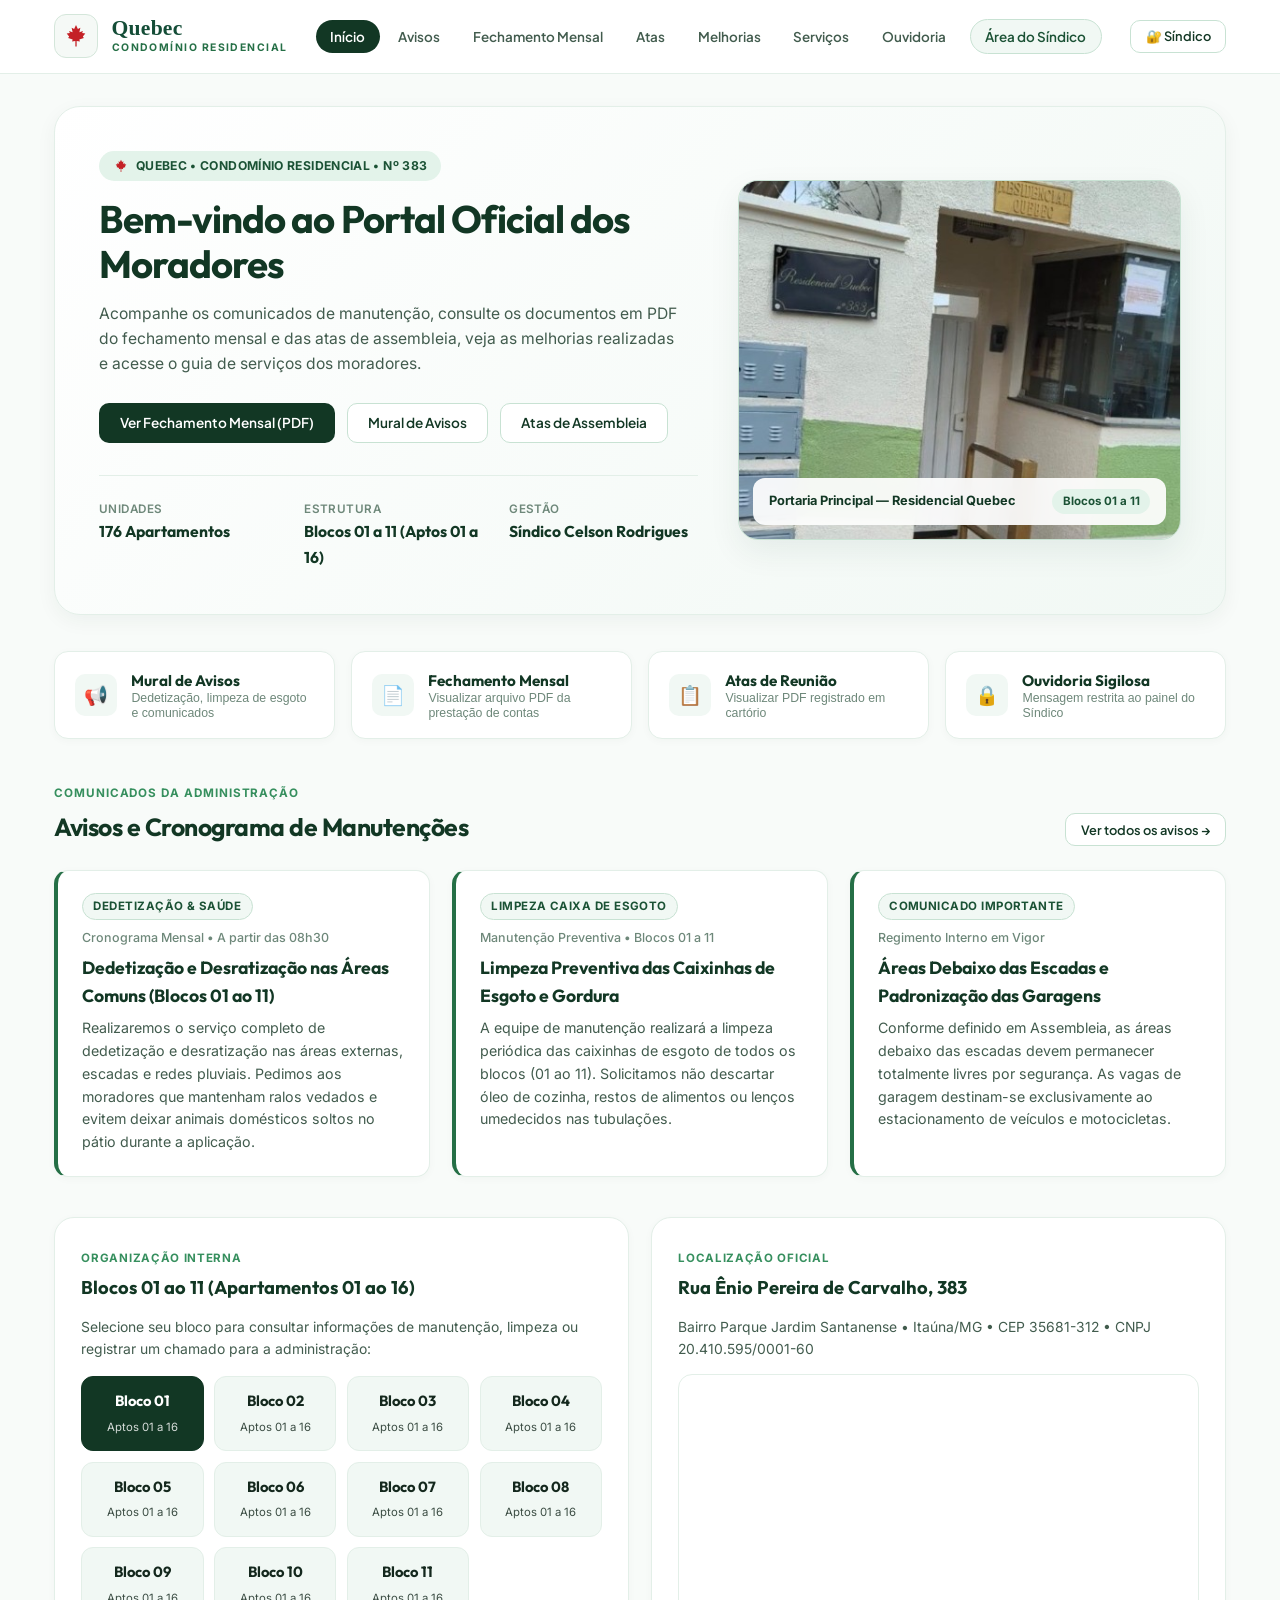
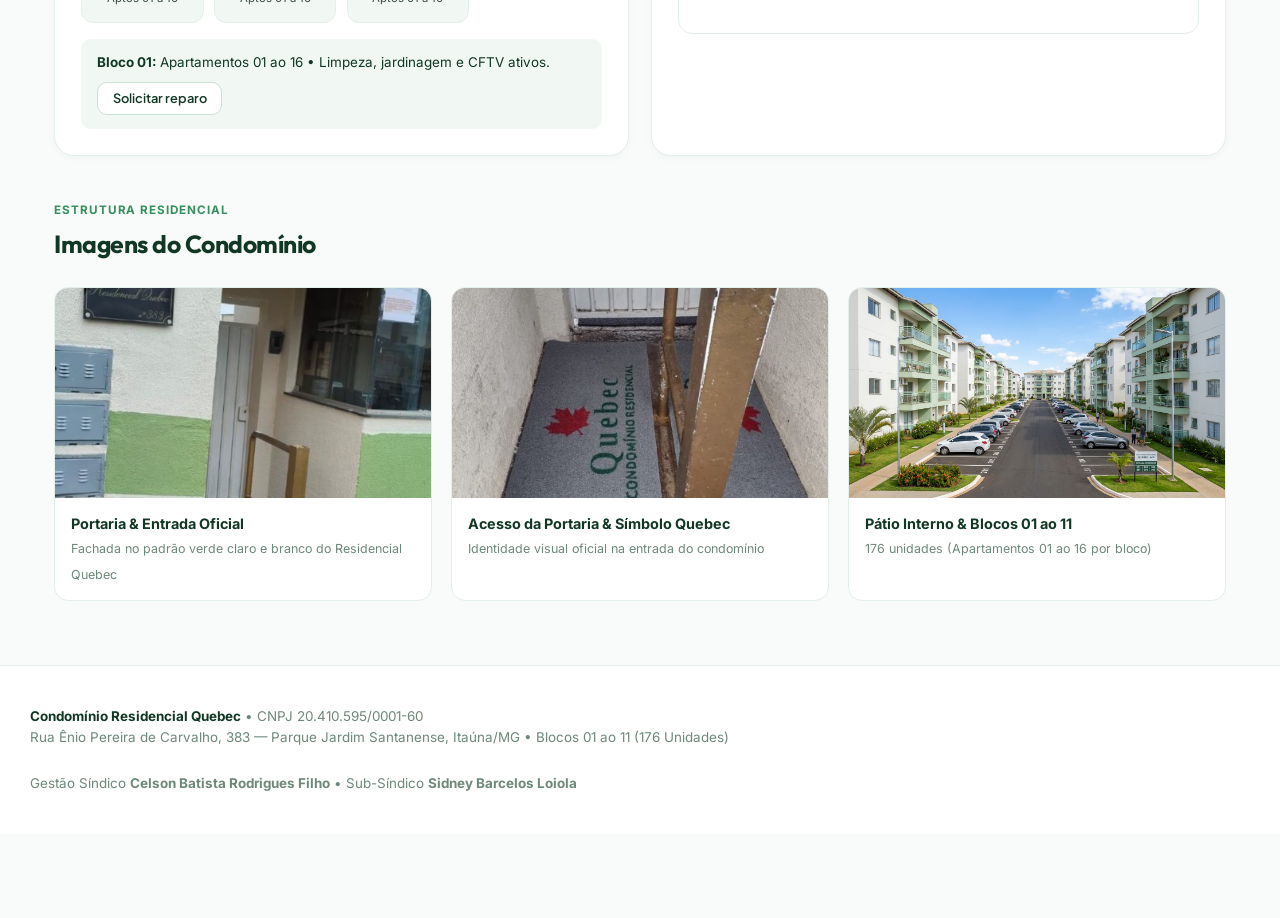
==== commit ab1f310f: "Add files via upload" ====
--- a/index.html
+++ b/index.html
@@ -3,931 +3,835 @@
 <head>
   <meta charset="UTF-8" />
   <meta name="viewport" content="width=device-width, initial-scale=1.0" />
-  <title>Condomínio Residencial Quebec | Gestão Síndico Celson Rodrigues - Itaúna/MG</title>
+  <title>Residencial Quebec | Itaúna - MG</title>
   <link rel="preconnect" href="https://fonts.googleapis.com">
   <link rel="preconnect" href="https://fonts.gstatic.com" crossorigin>
-  <link href="https://fonts.googleapis.com/css2?family=Inter:wght@400;500;600;700&family=Outfit:wght@600;700;800;900&family=Plus+Jakarta+Sans:wght@500;600;700;800&display=swap" rel="stylesheet">
+  <link href="https://fonts.googleapis.com/css2?family=Inter:wght@400;500;600;700&family=Outfit:wght@600;700;800&family=Plus+Jakarta+Sans:wght@500;600;700&display=swap" rel="stylesheet">
   <link rel="stylesheet" href="styles.css" />
 </head>
 <body>
 
-  <!-- Topbar Institucional Verde & Branco -->
-  <div class="topbar">
-    <div class="topbar-inner">
-      <div class="topbar-left">
-        <span>📍 <strong>Rua Ênio Pereira de Carvalho, 383</strong> • Parque Jardim Santanense, Itaúna - MG (CEP 35681-312)</span>
-        <span class="topbar-pill">🌿 Identidade Oficial: Verde Claro & Branco • Síndico Celson Rodrigues</span>
-      </div>
-      <div class="topbar-right">
-        <span id="apiStatusPill" class="api-status-pill">
-          <span class="api-status-dot"></span>
-          <span id="apiStatusText">Back-end Ativo & Sincronizado</span>
-        </span>
-        <a href="proposta-sindico.html" style="color:#a7f3d0; text-decoration:none; font-weight:800;">
-          📄 Proposta Executiva para o Síndico →
-        </a>
-      </div>
-    </div>
-  </div>
-
-  <!-- Navbar Principal -->
+  <!-- Cabeçalho Minimalista & Sofisticado (Com o Símbolo da Folha do Quebec) -->
   <header class="navbar">
     <div class="navbar-inner">
       <div class="brand" onclick="switchTab('apresentacao')">
-        <div class="brand-crest">CQ</div>
+        <div class="brand-crest" id="brandLogoBox" title="Símbolo Oficial Condomínio Residencial Quebec" style="background:#f5f9f6; border-color:#d4e6da;">
+          <!-- Símbolo Oficial da Folha de Bordo Vermelha do Tapete do Condomínio Quebec -->
+          <svg viewBox="0 0 48 48" width="28" height="28" fill="none" xmlns="http://www.w3.org/2000/svg">
+            <path d="M24 5L20.8 11.8L16.5 9.8L18.2 17.5L12 15.4L13.5 19L8 19.7L12.3 24.8L10.5 27.3L18.3 30L17.3 33.5L22.9 32.5V42H25.1V32.5L30.7 33.5L29.7 30L37.5 27.3L35.7 24.8L40 19.7L34.5 19L36 15.4L29.8 17.5L31.5 9.8L27.2 11.8L24 5Z" fill="#c42126"/>
+          </svg>
+        </div>
         <div class="brand-text">
-          <h1>Condomínio Quebec</h1>
-          <span>Residencial Verde & Branco • Gestão Celson Rodrigues</span>
+          <h1 style="font-family: Georgia, 'Times New Roman', serif; font-size: 1.35rem; color: #144d37; letter-spacing: 0.01em;">Quebec</h1>
+          <span style="font-weight: 700; font-size: 0.65rem; letter-spacing: 0.14em; text-transform: uppercase; color: #256f46;">Condomínio Residencial</span>
         </div>
       </div>
 
       <nav class="nav-tabs" aria-label="Navegação Principal">
-        <button class="nav-tab active" data-tab="apresentacao" onclick="switchTab('apresentacao')">
-          🏢 Apresentação
-        </button>
-        <button class="nav-tab" data-tab="melhorias" onclick="switchTab('melhorias')">
-          🛠️ Melhorias <span class="nav-badge" id="badgeMelhorias">5</span>
-        </button>
-        <button class="nav-tab" data-tab="gestao" onclick="switchTab('gestao')">
-          👔 Gestão Celson Rodrigues
-        </button>
-        <button class="nav-tab" data-tab="atas" onclick="switchTab('atas')">
-          📋 Atas <span class="nav-badge" id="badgeAtas">3</span>
-        </button>
-        <button class="nav-tab" data-tab="reclamacoes" onclick="switchTab('reclamacoes')">
-          📣 Reclamações <span class="nav-badge" id="badgeReclamacoes">3</span>
-        </button>
-        <button class="nav-tab" data-tab="servicos" onclick="switchTab('servicos')">
-          🤝 Serviços de Moradores <span class="nav-badge" id="badgeServicos">5</span>
-        </button>
-        <button class="nav-tab admin-tab" data-tab="admin" onclick="switchTab('admin')">
-          🔐 Painel do Síndico
-        </button>
+        <button class="nav-tab active" data-tab="apresentacao" onclick="switchTab('apresentacao')">Início</button>
+        <button class="nav-tab" data-tab="avisos" onclick="switchTab('avisos')">Avisos</button>
+        <button class="nav-tab" data-tab="fechamento" onclick="switchTab('fechamento')">Fechamento Mensal</button>
+        <button class="nav-tab" data-tab="atas" onclick="switchTab('atas')">Atas</button>
+        <button class="nav-tab" data-tab="melhorias" onclick="switchTab('melhorias')">Melhorias</button>
+        <button class="nav-tab" data-tab="servicos" onclick="switchTab('servicos')">Serviços</button>
+        <button class="nav-tab" data-tab="reclamacoes" onclick="switchTab('reclamacoes')">Ouvidoria</button>
+        <button class="nav-tab admin-tab" data-tab="admin" onclick="switchTab('admin')">Área do Síndico</button>
       </nav>
+
+      <!-- Botão rápido Área do Síndico visível no celular -->
+      <button class="btn btn-outline btn-sm mobile-admin-trigger" onclick="switchTab('admin')">
+        🔐 Síndico
+      </button>
     </div>
   </header>
 
-  <!-- Barra de Comunicados Rápidos -->
-  <div class="notice-bar">
-    <div class="notice-bar-inner">
-      <div class="notice-bar-content">
-        <span class="notice-pill" id="latestNoticePriority">Aviso da Gestão</span>
-        <span id="latestNoticeText">
-          <strong>Manutenção Preventiva:</strong> Revisão programada dos portões eletrônicos e interfonia nesta quinta-feira (09h às 11h30) — Síndico Celson Rodrigues.
-        </span>
-      </div>
-      <button class="btn btn-sm btn-outline" onclick="switchTab('atas')">Ver Quadro de Atas & Avisos →</button>
-    </div>
-  </div>
-
   <!-- Conteúdo Principal -->
   <main class="main-container">
 
     <!-- ==========================================
-         ABA 1: APRESENTAÇÃO DO CONDOMÍNIO QUEBEC
+         ABA 1: INÍCIO (CLEAN, SOFISTICADO E FUNCIONAL)
          ========================================== -->
     <section id="tab-apresentacao" class="tab-panel active">
-      <div class="hero">
+
+      <!-- Hero Clean -->
+      <div class="hero-clean">
         <div>
-          <div class="hero-tag">
-            <span>🌿 Condomínio Residencial Quebec • Parque Jardim Santanense, Itaúna/MG</span>
-          </div>
-          <h2>Seu Lar com Organização, Segurança e Transparência</h2>
+          <div class="hero-badge">
+            <svg viewBox="0 0 48 48" width="16" height="16" fill="none" xmlns="http://www.w3.org/2000/svg">
+              <path d="M24 5L20.8 11.8L16.5 9.8L18.2 17.5L12 15.4L13.5 19L8 19.7L12.3 24.8L10.5 27.3L18.3 30L17.3 33.5L22.9 32.5V42H25.1V32.5L30.7 33.5L29.7 30L37.5 27.3L35.7 24.8L40 19.7L34.5 19L36 15.4L29.8 17.5L31.5 9.8L27.2 11.8L24 5Z" fill="#c42126"/>
+            </svg>
+            <span>Quebec • Condomínio Residencial • Nº 383</span>
+          </div>
+          <h2>Bem-vindo ao Portal Oficial dos Moradores</h2>
           <p>
-            Com sua tradicional arquitetura em <strong>verde claro e branco</strong> na <strong>Rua Ênio Pereira de Carvalho, nº 383</strong>, o Condomínio Quebec conecta moradores, serviços internos, atas de assembleia e ouvidoria digital sob a gestão do Síndico <strong>Celson Rodrigues</strong>.
+            Acompanhe os comunicados de manutenção, consulte os documentos em PDF do fechamento mensal e das atas de assembleia, veja as melhorias realizadas e acesse o guia de serviços dos moradores.
           </p>
           <div class="hero-actions">
-            <button class="btn btn-white" onclick="switchTab('reclamacoes')">
-              📣 Registrar Reclamação / Ouvidoria
+            <button class="btn btn-primary" onclick="switchTab('fechamento')">
+              Ver Fechamento Mensal (PDF)
             </button>
-            <button class="btn btn-gold" onclick="switchTab('servicos')">
-              🤝 Guia de Serviços dos Moradores
+            <button class="btn btn-outline" onclick="switchTab('avisos')">
+              Mural de Avisos
             </button>
-            <button class="btn btn-outline-light" onclick="switchTab('atas')">
-              📋 Ler Atas de Reuniões
+            <button class="btn btn-outline" onclick="switchTab('atas')">
+              Atas de Assembleia
             </button>
           </div>
-        </div>
-
-        <div class="hero-card">
-          <div class="hero-card-header">
-            <h3>🏛️ Identidade do Condomínio</h3>
-            <span class="color-swatch-pill">
-              <span class="swatch-dots">
-                <span class="swatch-dot-green"></span>
-                <span class="swatch-dot-white"></span>
-              </span>
-              Verde Claro & Branco
-            </span>
-          </div>
-          <ul class="hero-info-list">
-            <li>
-              <span>Condomínio</span>
-              <strong>Residencial Quebec</strong>
-            </li>
-            <li>
-              <span>Endereço</span>
-              <strong>Rua Ênio Pereira de Carvalho, 383</strong>
-            </li>
-            <li>
-              <span>Bairro / Cidade</span>
-              <strong>Parque Jardim Santanense • Itaúna/MG</strong>
-            </li>
-            <li>
-              <span>CEP Oficial</span>
-              <strong>35681-312</strong>
-            </li>
-            <li>
-              <span>Unidades / Blocos</span>
-              <strong>Aptos 2 Quartos (45–48 m²) + 1 Vaga</strong>
-            </li>
-            <li>
-              <span>Síndico Responsável</span>
-              <strong style="color:var(--green-deep);">Celson Rodrigues</strong>
-            </li>
-          </ul>
-        </div>
-      </div>
-
-      <!-- Indicadores Rápidos -->
-      <div class="kpi-grid">
-        <div class="kpi-card" onclick="switchTab('melhorias')" style="cursor:pointer;">
-          <div class="kpi-icon">🛠️</div>
-          <div class="kpi-data">
-            <h4 id="kpiMelhorias">5</h4>
-            <p>Obras & Melhorias da Gestão</p>
-          </div>
-        </div>
-        <div class="kpi-card" onclick="switchTab('atas')" style="cursor:pointer;">
-          <div class="kpi-icon">📋</div>
-          <div class="kpi-data">
-            <h4 id="kpiAtas">3</h4>
-            <p>Atas de Reuniões Publicadas</p>
-          </div>
-        </div>
-        <div class="kpi-card" onclick="switchTab('reclamacoes')" style="cursor:pointer;">
-          <div class="kpi-icon">📣</div>
-          <div class="kpi-data">
-            <h4 id="kpiReclamacoes">3 Reg.</h4>
-            <p>Ouvidoria Digital Armazenada</p>
-          </div>
-        </div>
-        <div class="kpi-card" onclick="switchTab('servicos')" style="cursor:pointer;">
-          <div class="kpi-icon">🤝</div>
-          <div class="kpi-data">
-            <h4 id="kpiServicos">5</h4>
-            <p>Moradores Prestadores de Serviço</p>
-          </div>
-        </div>
-      </div>
-
-      <!-- Mapa Esquemático Interativo dos Blocos em Verde Claro & Branco -->
-      <div class="blocks-showcase">
-        <div style="display:flex; justify-content:space-between; align-items:center; flex-wrap:wrap; gap:1rem;">
+
+          <div class="hero-meta-strip">
+            <div class="hero-meta-item">
+              <span>Unidades</span>
+              <strong>176 Apartamentos</strong>
+            </div>
+            <div class="hero-meta-item">
+              <span>Estrutura</span>
+              <strong>Blocos 01 a 11 (Aptos 01 a 16)</strong>
+            </div>
+            <div class="hero-meta-item">
+              <span>Gestão</span>
+              <strong>Síndico Celson Rodrigues</strong>
+            </div>
+          </div>
+        </div>
+
+        <div class="hero-photo-frame">
+          <img id="heroEntranceImg" src="entrada-real-quebec.jpg" onerror="if(!this.dataset.tried){this.dataset.tried=1;this.src='assets/entrada-real-quebec.jpg';}" alt="Portaria do Condomínio Residencial Quebec" />
+          <div class="hero-photo-caption">
+            <strong>Portaria Principal — Residencial Quebec</strong>
+            <span class="status-badge status-concluido">Blocos 01 a 11</span>
+          </div>
+        </div>
+      </div>
+
+      <!-- Acesso Rápido Clean -->
+      <div class="quick-links-row">
+        <button class="quick-card" onclick="switchTab('avisos')">
+          <div class="quick-card-icon">📢</div>
           <div>
-            <span style="font-size:0.75rem; font-weight:800; text-transform:uppercase; color:var(--green-medium); letter-spacing:0.08em;">
-              Arquitetura Padronizada em Verde Claro & Branco
-            </span>
-            <h3 style="font-family:'Outfit',sans-serif; font-size:1.45rem; color:var(--green-forest); margin-top:0.2rem;">
-              🏢 Visão Geral dos Blocos Residenciais do Condomínio Quebec
-            </h3>
-          </div>
-          <div style="display:flex; gap:0.5rem; flex-wrap:wrap;">
-            <button class="btn btn-sm btn-primary" onclick="switchTab('servicos')">Ver Prestadores por Bloco</button>
-            <button class="btn btn-sm btn-outline" onclick="switchTab('reclamacoes')">Abrir Chamado por Bloco</button>
-          </div>
-        </div>
-
-        <div class="blocks-grid">
-          <div class="block-tower active" onclick="selectBlockInfo('Bloco A', '100% Iluminação LED e Pintura Verde Claro & Branco revisada', this)">
-            <div class="block-windows">
-              <div class="block-window"></div><div class="block-window"></div>
-              <div class="block-window"></div><div class="block-window"></div>
-              <div class="block-window"></div><div class="block-window"></div>
-            </div>
-            <h4>Bloco A</h4>
-            <span>Aptos 101 a 404</span>
-          </div>
-          <div class="block-tower" onclick="selectBlockInfo('Bloco B', 'Sensores de presença novos e fachada Verde Claro & Branco revitalizada', this)">
-            <div class="block-windows">
-              <div class="block-window"></div><div class="block-window"></div>
-              <div class="block-window"></div><div class="block-window"></div>
-              <div class="block-window"></div><div class="block-window"></div>
-            </div>
-            <h4>Bloco B</h4>
-            <span>Aptos 101 a 404</span>
-          </div>
-          <div class="block-tower" onclick="selectBlockInfo('Bloco C', 'Câmeras CFTV Full HD cobrindo entrada e estacionamento frontal', this)">
-            <div class="block-windows">
-              <div class="block-window"></div><div class="block-window"></div>
-              <div class="block-window"></div><div class="block-window"></div>
-              <div class="block-window"></div><div class="block-window"></div>
-            </div>
-            <h4>Bloco C</h4>
-            <span>Aptos 101 a 404</span>
-          </div>
-          <div class="block-tower" onclick="selectBlockInfo('Bloco D', 'Reservatório higienizado e jardins laterais revitalizados', this)">
-            <div class="block-windows">
-              <div class="block-window"></div><div class="block-window"></div>
-              <div class="block-window"></div><div class="block-window"></div>
-              <div class="block-window"></div><div class="block-window"></div>
-            </div>
-            <h4>Bloco D</h4>
-            <span>Aptos 101 a 404</span>
-          </div>
-          <div class="block-tower" onclick="selectBlockInfo('Bloco E', 'Demarcação de vagas de garagem e interfonia revisada', this)">
-            <div class="block-windows">
-              <div class="block-window"></div><div class="block-window"></div>
-              <div class="block-window"></div><div class="block-window"></div>
-              <div class="block-window"></div><div class="block-window"></div>
-            </div>
-            <h4>Bloco E</h4>
-            <span>Aptos 101 a 404</span>
-          </div>
-          <div class="block-tower" onclick="selectBlockInfo('Bloco F', 'Manutenção preventiva em dia • Gestão Celson Rodrigues', this)">
-            <div class="block-windows">
-              <div class="block-window"></div><div class="block-window"></div>
-              <div class="block-window"></div><div class="block-window"></div>
-              <div class="block-window"></div><div class="block-window"></div>
-            </div>
-            <h4>Bloco F</h4>
-            <span>Aptos 101 a 404</span>
-          </div>
-        </div>
-
-        <div id="blockDetailBanner" style="margin-top:1.15rem; background:#ffffff; border:1px solid var(--border-strong); border-radius:12px; padding:0.85rem 1.2rem; display:flex; justify-content:space-between; align-items:center; flex-wrap:wrap; gap:0.75rem;">
-          <span style="font-size:0.9rem; color:var(--green-forest);">
-            🏢 <strong>Bloco A Selecionado:</strong> 100% Iluminação LED e Pintura Verde Claro & Branco revisada.
-          </span>
-          <span style="font-size:0.8rem; color:var(--green-medium); font-weight:700;">✓ Monitorado 24h pela Portaria</span>
-        </div>
-      </div>
-
-      <!-- Galeria de Fotos do Condomínio em Verde Claro & Branco -->
-      <div class="card" style="margin-bottom: 2.5rem;">
-        <div class="section-header" style="margin-bottom: 0.75rem;">
+            <strong>Mural de Avisos</strong>
+            <span>Dedetização, limpeza de esgoto e comunicados</span>
+          </div>
+        </button>
+        <button class="quick-card" onclick="switchTab('fechamento')">
+          <div class="quick-card-icon">📄</div>
+          <div>
+            <strong>Fechamento Mensal</strong>
+            <span>Visualizar arquivo PDF da prestação de contas</span>
+          </div>
+        </button>
+        <button class="quick-card" onclick="switchTab('atas')">
+          <div class="quick-card-icon">📋</div>
+          <div>
+            <strong>Atas de Reunião</strong>
+            <span>Visualizar PDF registrado em cartório</span>
+          </div>
+        </button>
+        <button class="quick-card" onclick="switchTab('reclamacoes')">
+          <div class="quick-card-icon">🔒</div>
+          <div>
+            <strong>Ouvidoria Sigilosa</strong>
+            <span>Mensagem restrita ao painel do Síndico</span>
+          </div>
+        </button>
+      </div>
+
+      <!-- Resumo de Avisos Importantes na Home (Dedetização, Caixa de Esgoto, etc.) -->
+      <div style="margin-bottom: 2.5rem;">
+        <div class="section-header">
           <div class="section-header-left">
-            <span class="eyebrow">Arquitetura Verde Claro & Branco</span>
-            <h2>Galeria do Condomínio Residencial Quebec</h2>
-            <p>Fachada, blocos residenciais em verde claro e branco, estacionamento demarcado e jardins internos na Rua Ênio Pereira de Carvalho, 383.</p>
-          </div>
-          <div style="display:flex; gap:0.65rem; flex-wrap:wrap;">
-            <label class="btn btn-sm btn-outline" style="cursor:pointer;">
-              📸 Adicionar Foto do Seu Computador/Celular
-              <input type="file" accept="image/*" style="display:none;" onchange="handleCustomPhotoUpload(event)" />
-            </label>
-            <button class="btn btn-sm btn-primary" onclick="switchTab('melhorias')">Ver Obras & Melhorias →</button>
-          </div>
-        </div>
-
-        <div class="gallery-grid" id="condoGallery">
-          <div class="gallery-item">
-            <img src="assets/fachada-quebec.png" onerror="this.src='https://images.unsplash.com/photo-1545324418-cc1a3fa10c00?auto=format&fit=crop&w=900&q=80'" alt="Fachada e Portaria Condomínio Quebec em Verde Claro e Branco" />
-            <div class="gallery-caption">
-              <strong>Portaria & Blocos em Verde Claro com Branco</strong>
-              <span>Acesso principal na Rua Ênio Pereira de Carvalho, 383 • Itaúna/MG</span>
-            </div>
-          </div>
-          <div class="gallery-item">
-            <img src="assets/blocos-patio.png" onerror="this.src='https://images.unsplash.com/photo-1486406146926-c627a92ad1ab?auto=format&fit=crop&w=900&q=80'" alt="Pátio e Estacionamento entre os Blocos Verde Claro e Branco" />
-            <div class="gallery-caption">
-              <strong>Pátio Interno & Vagas Demarcadas</strong>
-              <span>Blocos residenciais em verde claro e branco com iluminação LED</span>
-            </div>
-          </div>
-          <div class="gallery-item">
-            <img src="assets/convivencia-jardim.png" onerror="this.src='https://images.unsplash.com/photo-1560518883-ce09059eeffa?auto=format&fit=crop&w=900&q=80'" alt="Jardins e Convivência Condomínio Quebec" />
-            <div class="gallery-caption">
-              <strong>Paisagismo, Câmeras CFTV & Convivência</strong>
-              <span>Ambiente familiar tranquilo no bairro Parque Jardim Santanense</span>
-            </div>
-          </div>
-        </div>
-      </div>
-
-      <!-- Sobre o Condomínio + Mapa Google Maps -->
+            <span class="eyebrow">Comunicados da Administração</span>
+            <h2>Avisos e Cronograma de Manutenções</h2>
+          </div>
+          <button class="btn btn-outline btn-sm" onclick="switchTab('avisos')">Ver todos os avisos →</button>
+        </div>
+        <div id="homeAvisosGrid" class="grid-3"></div>
+      </div>
+
+      <!-- Seletor Minimalista dos Blocos 01 ao 11 e Localização -->
       <div class="grid-2">
         <div class="card">
-          <h3 class="card-title">🌿 Estrutura e Qualidade de Vida no Quebec</h3>
-          <p style="color: var(--text-body); margin-bottom: 1rem;">
-            Localizado no bairro <strong>Parque Jardim Santanense</strong> em Itaúna – MG, o <strong>Condomínio Residencial Quebec</strong> é referência de tranquilidade e ótimo custo-benefício na região. Seus blocos padronizados na cor <strong>verde claro com branco</strong> abrigam apartamentos arejados de 2 quartos, sala, cozinha, banheiro, área de serviço e vaga de estacionamento.
+          <span style="font-size:0.72rem; font-weight:700; text-transform:uppercase; color:var(--green-medium); letter-spacing:0.06em;">
+            Organização Interna
+          </span>
+          <h3 class="card-title" style="margin-top:0.2rem;">Blocos 01 ao 11 (Apartamentos 01 ao 16)</h3>
+          <p style="font-size:0.87rem; color:var(--text-body); margin-bottom:0.85rem;">
+            Selecione seu bloco para consultar informações de manutenção, limpeza ou registrar um chamado para a administração:
           </p>
 
-          <div class="feature-list">
-            <div class="feature-item">
-              <div class="feature-item-icon">🛡️</div>
-              <div>
-                <strong>Segurança & CFTV Full HD</strong>
-                <span>Portaria controlada e câmeras de alta resolução nos acessos e pátio.</span>
-              </div>
-            </div>
-            <div class="feature-item">
-              <div class="feature-item-icon">🚗</div>
-              <div>
-                <strong>Vagas Numeradas</strong>
-                <span>Estacionamento interno organizado com iluminação noturna em LED.</span>
-              </div>
-            </div>
-            <div class="feature-item">
-              <div class="feature-item-icon">🎨</div>
-              <div>
-                <strong>Conservação Verde & Branco</strong>
-                <span>Revitalização contínua da pintura característica dos blocos e jardins.</span>
-              </div>
-            </div>
-            <div class="feature-item">
-              <div class="feature-item-icon">🤝</div>
-              <div>
-                <strong>Comunidade Conectada</strong>
-                <span>Ouvidoria direta com o Síndico Celson Rodrigues e guia de serviços.</span>
-              </div>
-            </div>
+          <div class="blocks-pill-grid" id="blocksInteractiveGrid"></div>
+
+          <div id="blockDetailBanner" style="margin-top:1rem; padding:0.85rem 1rem; background:var(--bg-soft-green); border-radius:10px; font-size:0.84rem; color:var(--green-forest); display:flex; justify-content:space-between; align-items:center; flex-wrap:wrap; gap:0.5rem;">
+            <span><strong>Bloco 01:</strong> Apartamentos 01 ao 16 • Limpeza, jardinagem e CFTV ativos.</span>
+            <button class="btn btn-sm btn-outline" onclick="switchTab('reclamacoes')">Solicitar reparo</button>
           </div>
         </div>
 
         <div class="card">
-          <h3 class="card-title">📍 Mapa e Street View — Rua Ênio Pereira de Carvalho, 383</h3>
-          <p style="color: var(--text-body); font-size: 0.9rem; margin-bottom: 0.9rem;">
-            Bairro <strong>Parque Jardim Santanense</strong>, Itaúna - MG • CEP 35681-312.
+          <span style="font-size:0.72rem; font-weight:700; text-transform:uppercase; color:var(--green-medium); letter-spacing:0.06em;">
+            Localização Oficial
+          </span>
+          <h3 class="card-title" style="margin-top:0.2rem;">Rua Ênio Pereira de Carvalho, 383</h3>
+          <p style="font-size:0.87rem; color:var(--text-body); margin-bottom:0.85rem;">
+            Bairro Parque Jardim Santanense • Itaúna/MG • CEP 35681-312 • CNPJ 20.410.595/0001-60
           </p>
           <div class="map-frame-wrapper">
             <iframe
-              title="Mapa Condomínio Residencial Quebec - Rua Ênio Pereira de Carvalho, 383, Itaúna MG"
+              title="Localização Condomínio Residencial Quebec"
               src="https://www.google.com/maps?q=Rua+%C3%8Anio+Pereira+de+Carvalho,+383,+Ita%C3%BAna+-+MG,+35681-312&output=embed"
-              loading="lazy"
-              referrerpolicy="no-referrer-when-downgrade">
+              loading="lazy">
             </iframe>
           </div>
-          <div style="display:flex; justify-content:space-between; align-items:center; margin-top:0.95rem; flex-wrap:wrap; gap:0.5rem;">
-            <span style="font-size:0.82rem; color:var(--text-muted); font-weight:600;">📌 Fácil acesso a Santanense e vias principais de Itaúna</span>
-            <a class="btn btn-sm btn-outline" target="_blank" rel="noopener" href="https://www.google.com/maps/search/?api=1&query=Rua+%C3%8Anio+Pereira+de+Carvalho,+383,+Ita%C3%BAna+-+MG">
-              Ver Fachada no Google Street View ↗
+        </div>
+      </div>
+
+      <!-- Galeria Clean -->
+      <div style="margin-top: 2.5rem;">
+        <div class="section-header">
+          <div class="section-header-left">
+            <span class="eyebrow">Estrutura Residencial</span>
+            <h2>Imagens do Condomínio</h2>
+          </div>
+        </div>
+        <div class="gallery-grid" id="condoGallery"></div>
+      </div>
+    </section>
+
+    <!-- ==========================================
+         ABA 2: MURAL DE AVISOS (DEDETIZAÇÃO, LIMPEZA CAIXINHA DE ESGOTO, ETC.)
+         ========================================== -->
+    <section id="tab-avisos" class="tab-panel">
+      <div class="section-header">
+        <div class="section-header-left">
+          <span class="eyebrow">Mural Oficial • Inserido pela Administração</span>
+          <h2>Avisos, Dedetização e Manutenções Preventivas</h2>
+          <p>Fique por dentro das datas de dedetização, limpeza das caixinhas de esgoto e gordura, manutenções nos blocos e comunicados da gestão.</p>
+        </div>
+      </div>
+
+      <div id="avisosFullGrid" class="grid-2"></div>
+    </section>
+
+    <!-- ==========================================
+         ABA 3: FECHAMENTO MENSAL (VISUALIZAÇÃO LIMPA EM PDF!)
+         ========================================== -->
+    <section id="tab-fechamento" class="tab-panel">
+      <div class="section-header">
+        <div class="section-header-left">
+          <span class="eyebrow">Prestação de Contas • Visualização em PDF</span>
+          <h2>Fechamento Mensal do Condomínio</h2>
+          <p>Os moradores podem visualizar e baixar o arquivo PDF oficial de cada mês diretamente abaixo. <em>A inserção de novos fechamentos é realizada exclusivamente pelo Administrador.</em></p>
+        </div>
+      </div>
+
+      <!-- Lista de Documentos PDF de Fechamento Mensal -->
+      <div id="fechamentosPublicContainer"></div>
+
+      <!-- Visualizador de PDF Integrado na Tela -->
+      <div id="fechamentoPdfViewerContainer" class="pdf-viewer-box">
+        <div class="pdf-viewer-header">
+          <div>
+            <strong id="fechamentoViewerTitle" style="color:var(--green-forest); font-size:0.95rem;">
+              📄 Visualizando: Fechamento Mensal Oficial (PDF)
+            </strong>
+            <span style="display:block; font-size:0.76rem; color:var(--text-muted);">
+              Condomínio Residencial Quebec • Contas Sicoob & Cora
+            </span>
+          </div>
+          <div style="display:flex; gap:0.5rem; flex-wrap:wrap;">
+            <a id="fechamentoOpenTabBtn" href="fechamento-mensal-quebec.pdf" target="_blank" rel="noopener" class="btn btn-outline btn-sm">
+              Abrir PDF em Tela Cheia ↗
             </a>
-          </div>
-        </div>
+            <a id="fechamentoDownloadPdfBtn" href="fechamento-mensal-quebec.pdf" download="Fechamento_Mensal_Condominio_Quebec.pdf" class="btn btn-primary btn-sm">
+              Baixar PDF
+            </a>
+          </div>
+        </div>
+        <iframe id="fechamentoPdfIframe" class="pdf-viewer-iframe" src="fechamento-mensal-quebec.pdf" title="PDF do Fechamento Mensal"></iframe>
       </div>
     </section>
 
     <!-- ==========================================
-         ABA 2: MELHORIAS E OBRAS DO CONDOMÍNIO
+         ABA 4: ATAS DE ASSEMBLEIA (VISUALIZAÇÃO LIMPA EM PDF!)
+         ========================================== -->
+    <section id="tab-atas" class="tab-panel">
+      <div class="section-header">
+        <div class="section-header-left">
+          <span class="eyebrow">Documentação Oficial Registrada em Cartório</span>
+          <h2>Atas de Reunião e Assembleia</h2>
+          <p>Visualize na tela ou baixe o arquivo PDF escaneado das Atas de Assembleia do Condomínio Residencial Quebec.</p>
+        </div>
+      </div>
+
+      <!-- Lista de Atas em PDF -->
+      <div id="atasListContainer"></div>
+
+      <!-- Visualizador de PDF da Ata Integrado na Tela -->
+      <div id="ataPdfViewerContainer" class="pdf-viewer-box">
+        <div class="pdf-viewer-header">
+          <div>
+            <strong id="ataViewerTitle" style="color:var(--green-forest); font-size:0.95rem;">
+              📋 Visualizando: Ata da Assembleia Geral Extraordinária de 28/08/2025 (PDF)
+            </strong>
+            <span style="display:block; font-size:0.76rem; color:var(--text-muted);">
+              1º Ofício de Registro de Títulos e Documentos de Itaúna/MG • Registro Nº 31691
+            </span>
+          </div>
+          <div style="display:flex; gap:0.5rem; flex-wrap:wrap;">
+            <a id="ataOpenTabBtn" href="ata-assembleia-28-08-2025.pdf" target="_blank" rel="noopener" class="btn btn-outline btn-sm">
+              Abrir PDF em Tela Cheia ↗
+            </a>
+            <a id="ataDownloadPdfBtn" href="ata-assembleia-28-08-2025.pdf" download="Ata_Assembleia_28_08_2025_Quebec.pdf" class="btn btn-primary btn-sm">
+              Baixar PDF
+            </a>
+          </div>
+        </div>
+        <iframe id="ataPdfIframe" class="pdf-viewer-iframe" src="ata-assembleia-28-08-2025.pdf" title="PDF da Ata de Assembleia"></iframe>
+      </div>
+    </section>
+
+    <!-- ==========================================
+         ABA 5: MELHORIAS REALIZADAS
          ========================================== -->
     <section id="tab-melhorias" class="tab-panel">
       <div class="section-header">
         <div class="section-header-left">
-          <span class="eyebrow">Valorização Patrimonial em Ação</span>
-          <h2>Melhorias, Pintura Verde & Branco e Obras Realizadas</h2>
-          <p>Acompanhe com total transparência cada investimento realizado, em andamento ou planejado pela gestão do Síndico <strong>Celson Rodrigues</strong>.</p>
+          <span class="eyebrow">Valorização Patrimonial</span>
+          <h2>Melhorias e Obras no Condomínio</h2>
+          <p>Obras e benfeitorias executadas pela gestão do Síndico Celson Rodrigues e Sub-Síndico Sidney Loiola.</p>
         </div>
         <div class="filter-bar">
           <button class="filter-btn active" onclick="filterMelhorias('Todas', this)">Todas</button>
           <button class="filter-btn" onclick="filterMelhorias('Concluído', this)">Concluídas</button>
           <button class="filter-btn" onclick="filterMelhorias('Em Andamento', this)">Em Andamento</button>
-          <button class="filter-btn" onclick="filterMelhorias('Planejado', this)">Planejadas</button>
-        </div>
-      </div>
-
-      <div id="melhoriasGrid" class="grid-3"></div>
+        </div>
+      </div>
+
+      <div id="melhoriasGrid" class="grid-2"></div>
     </section>
 
     <!-- ==========================================
-         ABA 3: GESTÃO SÍNDICO CELSON RODRIGUES
+         ABA 6: SERVIÇOS DOS MORADORES
          ========================================== -->
-    <section id="tab-gestao" class="tab-panel">
-      <div class="sindico-hero">
-        <div class="sindico-avatar">
-          CR
-          <span>Síndico</span>
-        </div>
-        <div>
-          <span class="topbar-pill" style="margin-bottom:0.75rem;">Gestão Participativa & Transparente • Condomínio Quebec</span>
-          <h2 style="font-family:'Outfit',sans-serif; font-size:2.15rem; font-weight:800; margin-bottom:0.65rem;">Síndico: Celson Rodrigues</h2>
-          <p style="color:#ecfdf5; font-size:1.02rem; max-width:780px; margin-bottom:1.35rem;">
-            “Nosso compromisso no <strong>Condomínio Residencial Quebec</strong> é zelar pelo patrimônio de cada família da Rua Ênio Pereira de Carvalho, 383 com responsabilidade financeira, conservação impecável dos nossos blocos verde claro e branco, segurança 24h e diálogo aberto com todos os moradores.”
-          </p>
-          <div style="display:flex; gap:0.85rem; flex-wrap:wrap;">
-            <button class="btn btn-white" onclick="switchTab('reclamacoes')">📣 Enviar Mensagem / Ouvidoria ao Síndico</button>
-            <button class="btn btn-outline-light" onclick="switchTab('atas')">📋 Consultar Atas & Prestação de Contas</button>
-          </div>
-        </div>
-      </div>
-
-      <div class="grid-3" style="margin-bottom:2rem;">
-        <div class="card">
-          <h3 class="card-title">📊 Transparência Financeira</h3>
-          <p style="color:var(--text-body); font-size:0.92rem;">
-            Todas as receitas, despesas ordinárias, fundo de reserva e orçamentos de melhorias são apresentados em assembleia e registrados nas atas oficiais disponíveis neste portal.
-          </p>
-        </div>
-        <div class="card">
-          <h3 class="card-title">🎨 Conservação & Segurança</h3>
-          <p style="color:var(--text-body); font-size:0.92rem;">
-            Manutenção da pintura verde claro e branco dos blocos, limpeza semestral dos reservatórios, portões eletrônicos revisados, câmeras Full HD e iluminação em LED.
-          </p>
-        </div>
-        <div class="card">
-          <h3 class="card-title">🤝 Apoio aos Moradores</h3>
-          <p style="color:var(--text-body); font-size:0.92rem;">
-            Incentivo à boa convivência entre os blocos e criação do <strong>Guia de Serviços dos Moradores</strong>, fortalecendo os profissionais que moram no próprio Condomínio Quebec.
-          </p>
-        </div>
-      </div>
-
-      <div class="grid-2">
-        <div class="card">
-          <h3 class="card-title">📌 Pilares da Gestão Celson Rodrigues</h3>
-          <ul style="list-style:none; display:flex; flex-direction:column; gap:0.95rem; margin-top:1rem;">
-            <li class="feature-item">
-              <span class="feature-item-icon">1️⃣</span>
-              <div>
-                <strong>Ouvidoria Digital com Protocolo</strong>
-                <span>Nenhuma reclamação se perde em grupos de WhatsApp: toda solicitação fica armazenada no sistema com resposta oficial do Síndico Celson Rodrigues.</span>
-              </div>
-            </li>
-            <li class="feature-item">
-              <span class="feature-item-icon">2️⃣</span>
-              <div>
-                <strong>Responsabilidade nos Orçamentos</strong>
-                <span>Toda melhoria para o Condomínio Quebec passa por cotação prévia para entregar obras de qualidade mantendo o equilíbrio da taxa condominial.</span>
-              </div>
-            </li>
-            <li class="feature-item">
-              <span class="feature-item-icon">3️⃣</span>
-              <div>
-                <strong>Ordem, Harmonia e Regimento Interno</strong>
-                <span>Orientação justa sobre horários de silêncio, uso correto das vagas demarcadas de estacionamento e conservação das áreas comuns.</span>
-              </div>
-            </li>
-          </ul>
-        </div>
-
-        <div class="card">
-          <h3 class="card-title">📞 Atendimento da Administração</h3>
-          <p style="color:var(--text-body); font-size:0.92rem; margin-bottom:1.15rem;">
-            Canais diretos de contato com a gestão do Síndico <strong>Celson Rodrigues</strong> no Condomínio Quebec:
-          </p>
-          <div style="display:flex; flex-direction:column; gap:0.9rem;">
-            <div class="feature-item">
-              <span class="feature-item-icon">👤</span>
-              <div>
-                <strong>Síndico Responsável</strong>
-                <span>Celson Rodrigues • Administração Condomínio Residencial Quebec</span>
-              </div>
-            </div>
-            <div class="feature-item">
-              <span class="feature-item-icon">📍</span>
-              <div>
-                <strong>Endereço Oficial</strong>
-                <span>Rua Ênio Pereira de Carvalho, 383 – Parque Jardim Santanense, Itaúna - MG (CEP 35681-312)</span>
-              </div>
-            </div>
-            <div class="feature-item">
-              <span class="feature-item-icon">🕒</span>
-              <div>
-                <strong>Horário de Atendimento Administrativo</strong>
-                <span>Segunda a Sexta: 08h às 18h | Sábado: 08h às 12h</span>
-              </div>
-            </div>
-          </div>
-        </div>
-      </div>
-    </section>
-
-    <!-- ==========================================
-         ABA 4: ATAS DE REUNIÕES E ASSEMBLEIAS
-         ========================================== -->
-    <section id="tab-atas" class="tab-panel">
+    <section id="tab-servicos" class="tab-panel">
       <div class="section-header">
         <div class="section-header-left">
-          <span class="eyebrow">Documentação Oficial & Transparência</span>
-          <h2>Atas de Reuniões, Assembleias e Comunicados</h2>
-          <p>Consulte e imprima as atas das assembleias ordinárias e extraordinárias publicadas pelo Síndico <strong>Celson Rodrigues</strong>.</p>
-        </div>
-        <div style="display:flex; gap:0.65rem; align-items:center; flex-wrap:wrap;">
-          <input type="text" id="searchAtasInput" class="form-control" placeholder="🔍 Buscar ata por assunto ou data..." oninput="renderAtas()" style="min-width:260px;" />
-          <button class="btn btn-primary" onclick="switchTab('admin')">+ Publicar Nova Ata (Síndico)</button>
-        </div>
-      </div>
-
-      <div id="atasListContainer"></div>
+          <span class="eyebrow">Comunidade Quebec • Blocos 01 ao 11</span>
+          <h2>Guia de Serviços dos Moradores</h2>
+          <p>Encontre profissionais que moram no condomínio ou cadastre seu serviço preenchendo Nome, CPF, Celular, Bloco, Apartamento e Serviço Prestado.</p>
+        </div>
+        <button class="btn btn-primary btn-sm" onclick="document.getElementById('boxCadastroServico').scrollIntoView({behavior:'smooth'})">
+          + Cadastrar Meu Serviço
+        </button>
+      </div>
+
+      <div class="card" style="margin-bottom: 1.5rem; padding:1.1rem 1.35rem; display:flex; justify-content:space-between; align-items:center; gap:1rem; flex-wrap:wrap;">
+        <input type="text" id="searchServicosInput" class="form-control" placeholder="Buscar por serviço, nome ou bloco..." oninput="renderServicos()" style="flex:1; min-width:240px;" />
+        <div class="filter-bar">
+          <button class="filter-btn active" onclick="filterServicosCat('Todas', this)">Todos</button>
+          <button class="filter-btn" onclick="filterServicosCat('Alimentação & Confeitaria', this)">Alimentação</button>
+          <button class="filter-btn" onclick="filterServicosCat('Manutenção & Reparos', this)">Manutenção</button>
+          <button class="filter-btn" onclick="filterServicosCat('Beleza & Estética', this)">Beleza</button>
+          <button class="filter-btn" onclick="filterServicosCat('Outros Serviços', this)">Outros</button>
+        </div>
+      </div>
+
+      <div id="servicosGrid" class="grid-3" style="margin-bottom: 2.25rem;"></div>
+
+      <div id="boxCadastroServico" class="card">
+        <h3 class="card-title">Cadastrar Serviço de Morador</h3>
+        <p style="font-size:0.86rem; color:var(--text-body); margin-bottom:1.25rem;">
+          Exclusivo para moradores dos Blocos 01 ao 11 (Apartamentos 01 ao 16). Seu CPF fica protegido apenas para validação da administração.
+        </p>
+
+        <form id="formServicoMorador" onsubmit="handleCreateServico(event)">
+          <div class="form-grid">
+            <div class="form-group">
+              <label for="srvNome">Nome Completo *</label>
+              <input type="text" id="srvNome" class="form-control" required placeholder="Seu nome completo" />
+            </div>
+            <div class="form-group">
+              <label for="srvCpf">CPF * <small style="color:var(--text-muted); font-weight:400;">(Restrito à administração)</small></label>
+              <input type="text" id="srvCpf" class="form-control" required maxlength="14" placeholder="000.000.000-00" oninput="maskCPF(this)" />
+            </div>
+            <div class="form-group">
+              <label for="srvCelular">Celular / WhatsApp *</label>
+              <input type="text" id="srvCelular" class="form-control" required maxlength="15" placeholder="(37) 99999-9999" oninput="maskPhone(this)" />
+            </div>
+            <div class="form-group">
+              <label for="srvBloco">Bloco (01 ao 11) *</label>
+              <select id="srvBloco" class="form-control" required>
+                <option value="">Selecione o Bloco...</option>
+                <option value="Bloco 01">Bloco 01</option>
+                <option value="Bloco 02">Bloco 02</option>
+                <option value="Bloco 03">Bloco 03</option>
+                <option value="Bloco 04">Bloco 04</option>
+                <option value="Bloco 05">Bloco 05</option>
+                <option value="Bloco 06">Bloco 06</option>
+                <option value="Bloco 07">Bloco 07</option>
+                <option value="Bloco 08">Bloco 08</option>
+                <option value="Bloco 09">Bloco 09</option>
+                <option value="Bloco 10">Bloco 10</option>
+                <option value="Bloco 11">Bloco 11</option>
+              </select>
+            </div>
+            <div class="form-group">
+              <label for="srvApto">Apartamento (01 ao 16) *</label>
+              <select id="srvApto" class="form-control" required>
+                <option value="">Selecione o Apartamento...</option>
+                <option value="Apto 01">Apartamento 01</option>
+                <option value="Apto 02">Apartamento 02</option>
+                <option value="Apto 03">Apartamento 03</option>
+                <option value="Apto 04">Apartamento 04</option>
+                <option value="Apto 05">Apartamento 05</option>
+                <option value="Apto 06">Apartamento 06</option>
+                <option value="Apto 07">Apartamento 07</option>
+                <option value="Apto 08">Apartamento 08</option>
+                <option value="Apto 09">Apartamento 09</option>
+                <option value="Apto 10">Apartamento 10</option>
+                <option value="Apto 11">Apartamento 11</option>
+                <option value="Apto 12">Apartamento 12</option>
+                <option value="Apto 13">Apartamento 13</option>
+                <option value="Apto 14">Apartamento 14</option>
+                <option value="Apto 15">Apartamento 15</option>
+                <option value="Apto 16">Apartamento 16</option>
+              </select>
+            </div>
+            <div class="form-group">
+              <label for="srvCategoria">Categoria *</label>
+              <select id="srvCategoria" class="form-control" required>
+                <option value="Alimentação & Confeitaria">Alimentação & Confeitaria</option>
+                <option value="Manutenção & Reparos">Manutenção & Reparos</option>
+                <option value="Beleza & Estética">Beleza & Estética</option>
+                <option value="Outros Serviços">Outros Serviços</option>
+              </select>
+            </div>
+            <div class="form-group">
+              <label for="srvTitulo">Serviço Prestado *</label>
+              <input type="text" id="srvTitulo" class="form-control" required placeholder="Ex.: Eletricista, Bolos, Manicure..." />
+            </div>
+            <div class="form-group">
+              <label for="srvHorario">Horário de Atendimento</label>
+              <input type="text" id="srvHorario" class="form-control" placeholder="Ex.: Segunda a Sábado" />
+            </div>
+            <div class="form-group full">
+              <label for="srvDescricao">Breve Descrição *</label>
+              <input type="text" id="srvDescricao" class="form-control" required placeholder="Descreva seu serviço para os vizinhos..." />
+            </div>
+          </div>
+
+          <button type="submit" class="btn btn-primary">Publicar Serviço no Guia</button>
+        </form>
+      </div>
     </section>
 
     <!-- ==========================================
-         ABA 5: RECLAMAÇÕES, SUGESTÕES E OUVIDORIA
+         ABA 7: OUVIDORIA & RECLAMAÇÕES (SIGILOSO — APENAS O ADM VÊ!)
          ========================================== -->
     <section id="tab-reclamacoes" class="tab-panel">
       <div class="section-header">
         <div class="section-header-left">
-          <span class="eyebrow">Canal Direto com o Síndico Celson Rodrigues</span>
-          <h2>Livro Digital de Reclamações, Ocorrências e Sugestões</h2>
-          <p>Registre sua solicitação abaixo. Todos os chamados ficam <strong>armazenados no banco de dados</strong> com protocolo para acompanhamento e providências da gestão.</p>
+          <span class="eyebrow">Canal Direto e Sigiloso</span>
+          <h2>Ouvidoria & Registro de Reclamações</h2>
+          <p>As mensagens enviadas aqui caem <strong>exclusivamente no painel restrito do Síndico Celson Rodrigues</strong>. Nenhum outro morador visualiza sua manifestação.</p>
         </div>
       </div>
 
       <div class="grid-2">
-        <!-- Formulário de Registro de Reclamação -->
         <div class="card">
-          <h3 class="card-title">📝 Registrar Reclamação ou Sugestão</h3>
-          <p style="font-size:0.88rem; color:var(--text-body); margin-bottom:1.25rem;">
-            Preencha os dados da sua unidade para que o Síndico Celson Rodrigues possa analisar e responder sua solicitação.
-          </p>
-
+          <h3 class="card-title">Registrar Solicitação ou Reclamação</h3>
           <form id="formReclamacao" onsubmit="handleCreateReclamacao(event)">
             <div class="form-grid">
               <div class="form-group">
-                <label for="recNome">Nome Completo do Morador *</label>
-                <input type="text" id="recNome" class="form-control" required placeholder="Ex.: João Paulo Ferreira" />
+                <label for="recNome">Nome do Morador *</label>
+                <input type="text" id="recNome" class="form-control" required placeholder="Seu nome" />
               </div>
               <div class="form-group">
                 <label for="recCelular">Celular / WhatsApp *</label>
                 <input type="text" id="recCelular" class="form-control" required placeholder="(37) 99999-9999" oninput="maskPhone(this)" />
               </div>
               <div class="form-group">
-                <label for="recBloco">Bloco *</label>
+                <label for="recBloco">Bloco (01 ao 11) *</label>
                 <select id="recBloco" class="form-control" required>
-                  <option value="">Selecione o Bloco...</option>
-                  <option value="Bloco A">Bloco A</option>
-                  <option value="Bloco B">Bloco B</option>
-                  <option value="Bloco C">Bloco C</option>
-                  <option value="Bloco D">Bloco D</option>
-                  <option value="Bloco E">Bloco E</option>
-                  <option value="Bloco F">Bloco F</option>
+                  <option value="">Selecione...</option>
+                  <option value="Bloco 01">Bloco 01</option>
+                  <option value="Bloco 02">Bloco 02</option>
+                  <option value="Bloco 03">Bloco 03</option>
+                  <option value="Bloco 04">Bloco 04</option>
+                  <option value="Bloco 05">Bloco 05</option>
+                  <option value="Bloco 06">Bloco 06</option>
+                  <option value="Bloco 07">Bloco 07</option>
+                  <option value="Bloco 08">Bloco 08</option>
+                  <option value="Bloco 09">Bloco 09</option>
+                  <option value="Bloco 10">Bloco 10</option>
+                  <option value="Bloco 11">Bloco 11</option>
                 </select>
               </div>
               <div class="form-group">
-                <label for="recApto">Número do Apartamento *</label>
-                <input type="text" id="recApto" class="form-control" required placeholder="Ex.: 102, 204, 301..." />
-              </div>
-              <div class="form-group">
-                <label for="recCategoria">Categoria da Ocorrência *</label>
-                <select id="recCategoria" class="form-control" required>
-                  <option value="Manutenção / Estrutura">Manutenção / Iluminação / Estrutura</option>
-                  <option value="Barulho / Lei do Silêncio">Barulho / Convivência / Silêncio</option>
-                  <option value="Garagem / Estacionamento">Garagem / Estacionamento</option>
-                  <option value="Limpeza / Conservação">Limpeza / Conservação dos Blocos</option>
-                  <option value="Portaria / Segurança">Portaria / Câmeras / Segurança</option>
-                  <option value="Sugestão de Melhoria">Sugestão de Melhoria para o Condomínio</option>
+                <label for="recApto">Apartamento (01 ao 16) *</label>
+                <select id="recApto" class="form-control" required>
+                  <option value="">Selecione...</option>
+                  <option value="Apto 01">Apartamento 01</option>
+                  <option value="Apto 02">Apartamento 02</option>
+                  <option value="Apto 03">Apartamento 03</option>
+                  <option value="Apto 04">Apartamento 04</option>
+                  <option value="Apto 05">Apartamento 05</option>
+                  <option value="Apto 06">Apartamento 06</option>
+                  <option value="Apto 07">Apartamento 07</option>
+                  <option value="Apto 08">Apartamento 08</option>
+                  <option value="Apto 09">Apartamento 09</option>
+                  <option value="Apto 10">Apartamento 10</option>
+                  <option value="Apto 11">Apartamento 11</option>
+                  <option value="Apto 12">Apartamento 12</option>
+                  <option value="Apto 13">Apartamento 13</option>
+                  <option value="Apto 14">Apartamento 14</option>
+                  <option value="Apto 15">Apartamento 15</option>
+                  <option value="Apto 16">Apartamento 16</option>
                 </select>
               </div>
               <div class="form-group">
-                <label for="recUrgencia">Nível de Prioridade *</label>
+                <label for="recCategoria">Categoria *</label>
+                <select id="recCategoria" class="form-control" required>
+                  <option value="Manutenção / Iluminação">Manutenção / Iluminação</option>
+                  <option value="Limpeza / Caixa de Esgoto / Dedetização">Limpeza / Caixa de Esgoto / Dedetização</option>
+                  <option value="Barulho / Regimento Interno">Barulho / Regimento Interno</option>
+                  <option value="Garagem / Vagas">Garagem / Vagas</option>
+                  <option value="Portaria / Segurança">Portaria / Segurança</option>
+                  <option value="Sugestão">Sugestão</option>
+                </select>
+              </div>
+              <div class="form-group">
+                <label for="recUrgencia">Prioridade *</label>
                 <select id="recUrgencia" class="form-control" required>
-                  <option value="Média">Média (Rotina)</option>
-                  <option value="Alta">Alta (Requer atenção rápida)</option>
-                  <option value="Baixa">Baixa / Sugestão</option>
+                  <option value="Média">Normal</option>
+                  <option value="Alta">Urgente</option>
+                  <option value="Baixa">Baixa</option>
                 </select>
               </div>
               <div class="form-group full">
-                <label for="recAssunto">Título / Resumo da Ocorrência *</label>
-                <input type="text" id="recAssunto" class="form-control" required placeholder="Ex.: Lâmpada queimada no corredor do 2º andar" />
+                <label for="recAssunto">Assunto *</label>
+                <input type="text" id="recAssunto" class="form-control" required placeholder="Resumo da ocorrência" />
               </div>
               <div class="form-group full">
-                <label for="recMensagem">Descrição Detalhada *</label>
-                <textarea id="recMensagem" class="form-control" required placeholder="Descreva os detalhes da reclamação, local exato, horário ou sugestão para análise do síndico..."></textarea>
+                <label for="recMensagem">Mensagem Detalhada *</label>
+                <textarea id="recMensagem" class="form-control" required placeholder="Descreva os detalhes. Somente o Administrador terá acesso..."></textarea>
               </div>
-              <div class="form-group full" style="margin-bottom:0.5rem;">
-                <label style="display:flex; align-items:center; gap:0.55rem; font-weight:600; cursor:pointer;">
-                  <input type="checkbox" id="recPrivado" />
-                  <span>Manter meu nome visível <strong>apenas para o Síndico Celson Rodrigues</strong> no mural público (Modo Sigiloso)</span>
-                </label>
-              </div>
-            </div>
-
-            <button type="submit" class="btn btn-primary" style="width:100%; margin-top:0.5rem;">
-              📨 Enviar e Armazenar Reclamação com Protocolo
-            </button>
+            </div>
+            <button type="submit" class="btn btn-primary" style="width:100%;">Enviar com Sigilo para o Síndico</button>
           </form>
         </div>
 
-        <!-- Histórico Armazenado de Reclamações e Respostas -->
-        <div>
-          <div class="card" style="margin-bottom:1.25rem; background:var(--bg-soft-green);">
-            <div style="display:flex; justify-content:space-between; align-items:center; gap:1rem; flex-wrap:wrap;">
-              <div>
-                <h3 style="font-size:1.05rem; color:var(--green-forest);">🗂️ Chamados Armazenados & Respostas do Síndico</h3>
-                <p style="font-size:0.82rem; color:var(--text-body);">Acompanhe o status das solicitações e os pareceres oficiais de Celson Rodrigues.</p>
-              </div>
-              <select id="filterRecStatus" class="form-control" style="width:auto;" onchange="renderReclamacoes()">
-                <option value="Todos">Todos os Status</option>
-                <option value="Pendente">Pendentes</option>
-                <option value="Em Análise">Em Análise</option>
-                <option value="Resolvido">Resolvidos</option>
-              </select>
-            </div>
-          </div>
-
-          <div id="reclamacoesListContainer"></div>
+        <div style="display:flex; flex-direction:column; gap:1.25rem;">
+          <div class="card" style="background:var(--bg-soft-green); border-color:var(--border-strong);">
+            <h3 class="card-title">Privacidade Total Garantida</h3>
+            <p style="font-size:0.88rem; color:var(--text-body);">
+              Para preservar a boa convivência entre os moradores dos Blocos 01 ao 11, nenhuma reclamação é listada publicamente no site. Apenas o Síndico Celson Rodrigues visualiza e responde às manifestações em seu painel administrativo.
+            </p>
+            <div id="lastProtocolBox" style="display:none; margin-top:1rem; padding:0.9rem; background:#ffffff; border:1px solid var(--border-strong); border-radius:10px;">
+              <strong style="color:var(--green-forest); display:block; font-size:0.88rem;">Solicitação Registrada!</strong>
+              <span style="font-size:0.83rem; color:var(--text-body);">Seu protocolo de acompanhamento: <code id="lastProtocolCode" style="font-weight:700; color:var(--green-deep);"></code></span>
+            </div>
+          </div>
+
+          <div class="card">
+            <h3 class="card-title">Consultar Andamento por Protocolo</h3>
+            <p style="font-size:0.84rem; color:var(--text-body); margin-bottom:0.85rem;">
+              Informe o código gerado no envio para consultar a resposta do Síndico:
+            </p>
+            <div style="display:flex; gap:0.5rem;">
+              <input type="text" id="inputProtocolLookup" class="form-control" placeholder="Ex.: QBC-2026-4812" />
+              <button class="btn btn-outline" onclick="lookupProtocol()">Consultar</button>
+            </div>
+            <div id="protocolLookupResult" style="margin-top:0.9rem;"></div>
+          </div>
         </div>
       </div>
     </section>
 
     <!-- ==========================================
-         ABA 6: SERVIÇOS PRESTADOS PELOS MORADORES
+         ABA 8: ÁREA DO SÍNDICO (PAINEL ADMINISTRATIVO)
          ========================================== -->
-    <section id="tab-servicos" class="tab-panel">
-      <div class="section-header">
-        <div class="section-header-left">
-          <span class="eyebrow">Economia Colaborativa entre Vizinhos</span>
-          <h2>Guia de Serviços & Profissionais do Condomínio Quebec</h2>
-          <p>Valorize quem mora aqui! Encontre serviços prestados pelos próprios moradores ou faça seu cadastro básico com <strong>Nome, CPF, Celular, Bloco, Número do Apartamento e Serviço Prestado</strong>.</p>
-        </div>
-        <button class="btn btn-primary" onclick="document.getElementById('boxCadastroServico').scrollIntoView({behavior:'smooth'})">
-          + Cadastrar Meu Serviço de Morador
-        </button>
-      </div>
-
-      <!-- Barra de Pesquisa e Filtro de Categorias de Serviços -->
-      <div class="card" style="margin-bottom: 1.85rem; display:flex; justify-content:space-between; align-items:center; gap:1rem; flex-wrap:wrap;">
-        <input type="text" id="searchServicosInput" class="form-control" placeholder="🔍 Buscar por serviço, nome do morador ou bloco (ex: eletricista, bolo, manicure, aula)..." oninput="renderServicos()" style="flex:1; min-width:260px;" />
-        <div class="filter-bar">
-          <button class="filter-btn active" onclick="filterServicosCat('Todas', this)">Todas Categorias</button>
-          <button class="filter-btn" onclick="filterServicosCat('Alimentação & Confeitaria', this)">🍲 Alimentação</button>
-          <button class="filter-btn" onclick="filterServicosCat('Manutenção & Reparos', this)">🔧 Manutenção</button>
-          <button class="filter-btn" onclick="filterServicosCat('Beleza & Estética', this)">💅 Beleza</button>
-          <button class="filter-btn" onclick="filterServicosCat('Tecnologia & Informática', this)">💻 Tecnologia</button>
-          <button class="filter-btn" onclick="filterServicosCat('Educação & Aulas', this)">📚 Educação</button>
-        </div>
-      </div>
-
-      <!-- Vitrine de Serviços dos Moradores -->
-      <div id="servicosGrid" class="grid-3" style="margin-bottom: 2.75rem;"></div>
-
-      <!-- Formulário de Cadastro Básico do Morador Prestador de Serviço -->
-      <div id="boxCadastroServico" class="card" style="border: 2px solid var(--green-primary); background: linear-gradient(180deg, #ffffff 0%, #f2fbf6 100%);">
-        <div class="section-header" style="margin-bottom:1rem;">
-          <div class="section-header-left">
-            <span class="eyebrow">Cadastro Oficial de Morador Empreendedor</span>
-            <h2>Cadastre Seu Serviço no Guia do Condomínio Quebec</h2>
-            <p>Exclusivo para moradores da Rua Ênio Pereira de Carvalho, 383. Preencha seu cadastro básico (Nome, CPF, Celular, Bloco, Apartamento e Serviço Prestado).</p>
-          </div>
-        </div>
-
-        <form id="formServicoMorador" onsubmit="handleCreateServico(event)">
-          <div class="form-grid">
-            <div class="form-group">
-              <label for="srvNome">Nome Completo do Morador *</label>
-              <input type="text" id="srvNome" class="form-control" required placeholder="Digite seu nome completo" />
-            </div>
-            <div class="form-group">
-              <label for="srvCpf">CPF do Morador * <small style="color:var(--text-muted); font-weight:500;">(Auditado pela Gestão)</small></label>
-              <input type="text" id="srvCpf" class="form-control" required maxlength="14" placeholder="000.000.000-00" oninput="maskCPF(this)" />
-            </div>
-            <div class="form-group">
-              <label for="srvCelular">Celular / WhatsApp *</label>
-              <input type="text" id="srvCelular" class="form-control" required maxlength="15" placeholder="(37) 99999-9999" oninput="maskPhone(this)" />
-            </div>
-            <div class="form-group">
-              <label for="srvBloco">Bloco *</label>
-              <select id="srvBloco" class="form-control" required>
-                <option value="">Selecione seu Bloco...</option>
-                <option value="Bloco A">Bloco A</option>
-                <option value="Bloco B">Bloco B</option>
-                <option value="Bloco C">Bloco C</option>
-                <option value="Bloco D">Bloco D</option>
-                <option value="Bloco E">Bloco E</option>
-                <option value="Bloco F">Bloco F</option>
-              </select>
-            </div>
-            <div class="form-group">
-              <label for="srvApto">Número do Apartamento *</label>
-              <input type="text" id="srvApto" class="form-control" required placeholder="Ex.: 101, 202, 304..." />
-            </div>
-            <div class="form-group">
-              <label for="srvCategoria">Categoria do Serviço *</label>
-              <select id="srvCategoria" class="form-control" required>
-                <option value="Alimentação & Confeitaria">Alimentação & Confeitaria</option>
-                <option value="Manutenção & Reparos">Manutenção, Elétrica, Hidráulica & Reparos</option>
-                <option value="Beleza & Estética">Beleza, Estética & Cuidados Pessoais</option>
-                <option value="Tecnologia & Informática">Tecnologia, Informática & Suporte</option>
-                <option value="Educação & Aulas">Educação, Reforço Escolar & Idiomas</option>
-                <option value="Saúde & Bem-Estar">Saúde, Fitness & Bem-Estar</option>
-                <option value="Transporte & Fretes">Transporte, Motorista & Entregas</option>
-                <option value="Outros Serviços">Outros Serviços Profissionais</option>
-              </select>
-            </div>
-            <div class="form-group full">
-              <label for="srvTitulo">Serviço Prestado *</label>
-              <input type="text" id="srvTitulo" class="form-control" required placeholder="Ex.: Eletricista Residencial, Bolos por Encomenda, Manicure, Costureira, Contador..." />
-            </div>
-            <div class="form-group">
-              <label for="srvHorario">Horário de Atendimento / Disponibilidade</label>
-              <input type="text" id="srvHorario" class="form-control" placeholder="Ex.: Segunda a Sábado das 08h às 19h" />
-            </div>
-            <div class="form-group">
-              <label for="srvDescricao">Descrição do Serviço para os Moradores *</label>
-              <input type="text" id="srvDescricao" class="form-control" required placeholder="Descreva brevemente o que você faz e diferenciais para vizinhos do Quebec..." />
-            </div>
-          </div>
-
-          <button type="submit" class="btn btn-primary" style="margin-top:0.5rem;">
-            🚀 Publicar Meu Serviço no Guia do Condomínio Quebec
+    <section id="tab-admin" class="tab-panel">
+      <div id="adminLoginView" class="admin-login-box">
+        <div style="text-align:center; margin-bottom:1.5rem;">
+          <div class="brand-crest" style="margin:0 auto 0.75rem; width:52px; height:52px;">🔐</div>
+          <h2 style="font-family:'Outfit',sans-serif; font-size:1.4rem; color:var(--green-forest);">Área Restrita do Síndico</h2>
+          <p style="font-size:0.84rem; color:var(--text-muted); margin-top:0.25rem;">
+            Acesso exclusivo da administração para ver reclamações e publicar avisos, PDFs de fechamento mensal, atas e melhorias.
+          </p>
+        </div>
+
+        <form onsubmit="handleAdminLogin(event)">
+          <div class="form-group">
+            <label for="adminUser">Usuário</label>
+            <input type="text" id="adminUser" class="form-control" value="celson" required />
+          </div>
+          <div class="form-group">
+            <label for="adminPass">Senha</label>
+            <input type="password" id="adminPass" class="form-control" value="quebec383" required />
+          </div>
+          <button type="submit" class="btn btn-primary" style="width:100%; margin-top:0.4rem;">
+            Acessar Painel Administrativo
           </button>
         </form>
       </div>
-    </section>
-
-    <!-- ==========================================
-         ABA 7: PAINEL DO SÍNDICO (BACK-END ADMIN)
-         ========================================== -->
-    <section id="tab-admin" class="tab-panel">
-      <!-- Tela de Login do Síndico -->
-      <div id="adminLoginView" class="admin-login-box">
-        <div style="text-align:center; margin-bottom:1.5rem;">
-          <div class="brand-crest" style="margin:0 auto 0.85rem; width:60px; height:60px; font-size:1.5rem;">🔐</div>
-          <h2 style="font-family:'Outfit',sans-serif; font-size:1.5rem; color:var(--green-forest);">Painel Administrativo do Síndico</h2>
-          <p style="font-size:0.88rem; color:var(--text-body);">
-            Acesso exclusivo para <strong>Celson Rodrigues</strong> gerenciar reclamações armazenadas, publicar atas de reuniões, atualizar melhorias e auditar o cadastro de serviços dos moradores.
-          </p>
-        </div>
-
-        <form onsubmit="handleAdminLogin(event)">
-          <div class="form-group">
-            <label for="adminUser">Usuário da Gestão</label>
-            <input type="text" id="adminUser" class="form-control" value="celson" required />
-          </div>
-          <div class="form-group">
-            <label for="adminPass">Senha Administrativa</label>
-            <input type="password" id="adminPass" class="form-control" value="quebec383" required />
-          </div>
-          <button type="submit" class="btn btn-primary" style="width:100%; margin-top:0.5rem;">
-            Entrar no Back-end da Gestão →
-          </button>
-        </form>
-
-        <div style="margin-top:1.25rem; padding:0.9rem; background:var(--bg-soft-green); border:1px solid var(--border-strong); border-radius:12px; font-size:0.8rem; color:var(--green-forest);">
-          💡 <strong>Modo Apresentação Ativo:</strong> As credenciais do Síndico Celson Rodrigues (usuário: <code>celson</code> / senha: <code>quebec383</code>) já estão preenchidas para você demonstrar o painel ao vivo!
-        </div>
-      </div>
-
-      <!-- Dashboard Logado do Síndico Celson Rodrigues -->
+
+      <!-- Painel Logado -->
       <div id="adminDashboardView" style="display:none;">
         <div class="section-header">
           <div class="section-header-left">
-            <span class="eyebrow">Back-end de Administração • Condomínio Residencial Quebec</span>
-            <h2>Painel de Controle — Síndico Celson Rodrigues</h2>
-            <p>Gerencie todas as informações armazenadas no banco de dados do condomínio em tempo real.</p>
-          </div>
-          <div style="display:flex; gap:0.65rem;">
-            <a href="proposta-sindico.html" class="btn btn-primary btn-sm">📄 Abrir Proposta Comercial</a>
-            <button class="btn btn-outline btn-sm" onclick="handleAdminLogout()">Sair do Painel</button>
-          </div>
-        </div>
-
-        <!-- Sub-navegação do Admin -->
+            <span class="eyebrow">Administração • Residencial Quebec</span>
+            <h2>Painel de Controle do Síndico</h2>
+          </div>
+          <button class="btn btn-outline btn-sm" onclick="handleAdminLogout()">Sair do Painel</button>
+        </div>
+
         <div class="admin-subnav">
           <button class="filter-btn active" onclick="switchAdminSection('adm-reclamacoes', this)">
-            📣 Gerenciar Reclamações (<span id="admCountRec">0</span>)
+            Reclamações (<span id="admCountRec">0</span>)
+          </button>
+          <button class="filter-btn" onclick="switchAdminSection('adm-avisos', this)">
+            Mural de Avisos (<span id="admCountAvisos">0</span>)
+          </button>
+          <button class="filter-btn" onclick="switchAdminSection('adm-fechamento', this)">
+            Fechamento Mensal (PDF)
           </button>
           <button class="filter-btn" onclick="switchAdminSection('adm-atas', this)">
-            📋 Publicar Atas de Reunião (<span id="admCountAtas">0</span>)
+            Atas (PDF) (<span id="admCountAtas">0</span>)
           </button>
           <button class="filter-btn" onclick="switchAdminSection('adm-melhorias', this)">
-            🛠️ Publicar / Atualizar Melhorias (<span id="admCountMel">0</span>)
+            Melhorias (<span id="admCountMel">0</span>)
+          </button>
+          <button class="filter-btn" onclick="switchAdminSection('adm-fotos', this)">
+            Foto da Entrada & Logo
           </button>
           <button class="filter-btn" onclick="switchAdminSection('adm-servicos', this)">
-            🤝 Cadastro de Moradores & CPF (<span id="admCountSrv">0</span>)
+            Serviços & CPF (<span id="admCountSrv">0</span>)
           </button>
-          <button class="filter-btn" onclick="switchAdminSection('adm-avisos', this)">
-            📢 Comunicados Rápidos
-          </button>
-        </div>
-
-        <!-- SEÇÃO ADMIN 1: GERENCIAR RECLAMAÇÕES -->
+        </div>
+
+        <!-- 1. Reclamações Sigilosas -->
         <div id="adm-reclamacoes" class="admin-section">
           <div class="card">
-            <h3 class="card-title">📣 Reclamações e Solicitações Armazenadas dos Moradores</h3>
-            <p style="font-size:0.88rem; color:var(--text-body); margin-bottom:1.25rem;">
-              Visualize os dados completos do morador, altere o status da ocorrência e registre o parecer oficial do Síndico Celson Rodrigues.
-            </p>
+            <h3 class="card-title">Reclamações Recebidas (Visível Apenas ao Admin)</h3>
             <div id="adminReclamacoesList"></div>
           </div>
         </div>
 
-        <!-- SEÇÃO ADMIN 2: PUBLICAR E GERENCIAR ATAS -->
+        <!-- 2. Mural de Avisos (Dedetização, Limpeza de Caixa de Esgoto, etc.) -->
+        <div id="adm-avisos" class="admin-section" style="display:none;">
+          <div class="grid-2">
+            <div class="card">
+              <h3 class="card-title">Publicar Novo Aviso para os Moradores</h3>
+              <p style="font-size:0.84rem; color:var(--text-body); margin-bottom:1rem;">
+                Insira avisos sobre dedetização, limpeza da caixinha de esgoto, manutenção de portão, jardinagem ou comunicados gerais.
+              </p>
+              <form id="formAdminAviso" onsubmit="handleAdminCreateAviso(event)">
+                <div class="form-group">
+                  <label>Categoria do Aviso *</label>
+                  <select id="avisoPrioridade" class="form-control" required>
+                    <option value="Dedetização & Saúde">Dedetização & Saúde</option>
+                    <option value="Limpeza Caixa de Esgoto">Limpeza Caixa de Esgoto / Hidráulica</option>
+                    <option value="Manutenção Programada">Manutenção Programada</option>
+                    <option value="Comunicado Importante">Comunicado Importante</option>
+                  </select>
+                </div>
+                <div class="form-group">
+                  <label>Título do Aviso *</label>
+                  <input type="text" id="avisoTitulo" class="form-control" required placeholder="Ex.: Cronograma de Dedetização e Limpeza das Caixas de Esgoto" />
+                </div>
+                <div class="form-group">
+                  <label>Data / Período de Execução *</label>
+                  <input type="text" id="avisoData" class="form-control" required placeholder="Ex.: Sábado, 08/11 às 08h30" />
+                </div>
+                <div class="form-group">
+                  <label>Orientações para os Moradores *</label>
+                  <textarea id="avisoMensagem" class="form-control" required placeholder="Descreva os blocos atendidos e os cuidados necessários..."></textarea>
+                </div>
+                <button type="submit" class="btn btn-primary" style="width:100%;">Publicar Aviso no Site</button>
+              </form>
+            </div>
+            <div class="card">
+              <h3 class="card-title">Avisos Ativos no Mural</h3>
+              <div id="adminAvisosList"></div>
+            </div>
+          </div>
+        </div>
+
+        <!-- 3. Fechamento Mensal (Apenas Upload de PDF pelo Admin!) -->
+        <div id="adm-fechamento" class="admin-section" style="display:none;">
+          <div class="grid-2">
+            <div class="card">
+              <h3 class="card-title">Inserir PDF do Fechamento Mensal</h3>
+              <p style="font-size:0.84rem; color:var(--text-body); margin-bottom:1rem;">
+                Anexe o arquivo PDF (ou documento) do fechamento mensal. Os moradores poderão visualizá-lo e baixá-lo na aba "Fechamento Mensal".
+              </p>
+              <form id="formAdminFechamento" onsubmit="handleAdminSaveFechamento(event)">
+                <div class="form-group">
+                  <label>Mês / Título do Fechamento *</label>
+                  <input type="text" id="fechMes" class="form-control" required placeholder="Ex.: Fechamento Mensal — Outubro / 2026" />
+                </div>
+                <div class="form-group">
+                  <label>Breve Resumo / Observação para o Morador *</label>
+                  <input type="text" id="fechObs" class="form-control" required placeholder="Ex.: Balancete oficial das contas Sicoob e Cora com detalhamento de receitas e despesas." />
+                </div>
+                <div class="form-group">
+                  <label>Anexar Arquivo PDF do Fechamento Mensal *</label>
+                  <input type="file" id="fechFileInput" accept=".pdf,.xlsx,image/*" class="form-control" onchange="handleFechamentoFileSelect(event)" />
+                  <input type="hidden" id="fechArquivoNome" value="" />
+                  <input type="hidden" id="fechArquivoUrl" value="" />
+                  <small id="fechFileStatus" style="color:var(--green-medium); font-weight:600;"></small>
+                </div>
+                <button type="submit" class="btn btn-primary" style="width:100%;">Publicar PDF do Fechamento Mensal</button>
+              </form>
+            </div>
+
+            <div class="card">
+              <h3 class="card-title">Fechamentos Mensais Publicados</h3>
+              <div id="adminFechamentosList"></div>
+            </div>
+          </div>
+        </div>
+
+        <!-- 4. Atas de Assembleia (Upload de PDF pelo Admin) -->
         <div id="adm-atas" class="admin-section" style="display:none;">
           <div class="grid-2">
             <div class="card">
-              <h3 class="card-title">📋 Publicar Nova Ata de Reunião / Assembleia</h3>
-              <form id="formAdminAta" onsubmit="handleAdminCreateAta(event)">
+              <h3 class="card-title" id="formAtaHeading">Inserir PDF de Ata de Assembleia</h3>
+              <form id="formAdminAta" onsubmit="handleAdminSaveAta(event)">
+                <input type="hidden" id="ataEditId" value="" />
                 <div class="form-group">
                   <label>Título da Ata *</label>
-                  <input type="text" id="ataTitulo" class="form-control" required placeholder="Ex.: Ata da Assembleia Geral Extraordinária - Pintura dos Blocos" />
+                  <input type="text" id="ataTitulo" class="form-control" required placeholder="Ex.: Ata da Assembleia Geral Extraordinária" />
                 </div>
                 <div class="form-grid">
                   <div class="form-group">
-                    <label>Tipo de Assembleia *</label>
-                    <select id="ataTipo" class="form-control">
-                      <option value="Assembleia Ordinária">Assembleia Ordinária (AGO)</option>
-                      <option value="Assembleia Extraordinária">Assembleia Extraordinária (AGE)</option>
-                      <option value="Reunião do Conselho Fiscal">Reunião do Conselho Fiscal</option>
-                      <option value="Comunicado Oficial">Comunicado Normativo</option>
+                    <label>Data da Assembleia *</label>
+                    <input type="text" id="ataData" class="form-control" required placeholder="Ex.: 28/08/2025" />
+                  </div>
+                  <div class="form-group">
+                    <label>Registro / Cartório</label>
+                    <input type="text" id="ataNumero" class="form-control" placeholder="Ex.: Registro Nº 31691" />
+                  </div>
+                </div>
+                <div class="form-group">
+                  <label>Resumo da Ata *</label>
+                  <textarea id="ataResumo" class="form-control" required placeholder="Breve descrição da ata..."></textarea>
+                </div>
+                <div class="form-group">
+                  <label>Anexar Arquivo PDF da Ata *</label>
+                  <input type="file" id="ataFileInput" accept=".pdf,image/*" class="form-control" onchange="handleAtaFileSelect(event)" />
+                  <input type="hidden" id="ataArquivoNome" value="" />
+                  <input type="hidden" id="ataArquivoUrl" value="" />
+                  <small id="ataFileStatus" style="color:var(--green-medium); font-weight:600;"></small>
+                </div>
+                <div style="display:flex; gap:0.5rem;">
+                  <button type="submit" class="btn btn-primary" style="flex:1;">Publicar Ata em PDF</button>
+                  <button type="button" class="btn btn-outline" onclick="resetAtaForm()" id="btnCancelAtaEdit" style="display:none;">Cancelar</button>
+                </div>
+              </form>
+            </div>
+
+            <div class="card">
+              <h3 class="card-title">Atas Publicadas</h3>
+              <div id="adminAtasList"></div>
+            </div>
+          </div>
+        </div>
+
+        <!-- 5. Melhorias -->
+        <div id="adm-melhorias" class="admin-section" style="display:none;">
+          <div class="grid-2">
+            <div class="card">
+              <h3 class="card-title" id="formMelhoriaHeading">Cadastrar ou Editar Melhoria</h3>
+              <form id="formAdminMelhoria" onsubmit="handleAdminSaveMelhoria(event)">
+                <input type="hidden" id="melEditId" value="" />
+                <div class="form-group">
+                  <label>Título da Melhoria *</label>
+                  <input type="text" id="melTitulo" class="form-control" required placeholder="Ex.: Pintura do Bloco 02" />
+                </div>
+                <div class="form-grid">
+                  <div class="form-group">
+                    <label>Status *</label>
+                    <select id="melStatus" class="form-control">
+                      <option value="Concluído">Concluído</option>
+                      <option value="Em Andamento">Em Andamento</option>
                     </select>
                   </div>
                   <div class="form-group">
-                    <label>Data da Reunião *</label>
-                    <input type="text" id="ataData" class="form-control" required placeholder="Ex.: 28/10/2026" />
-                  </div>
-                </div>
-                <div class="form-group">
-                  <label>Número / Identificador do Documento</label>
-                  <input type="text" id="ataNumero" class="form-control" placeholder="Ex.: AGE Nº 05/2026" />
-                </div>
-                <div class="form-group">
-                  <label>Resumo Executivo das Deliberações *</label>
-                  <textarea id="ataResumo" class="form-control" required placeholder="Descreva o resumo das decisões aprovadas na assembleia..."></textarea>
-                </div>
-                <div class="form-group">
-                  <label>Pautas Deliberadas (uma por linha) *</label>
-                  <textarea id="ataPautas" class="form-control" required placeholder="1. Aprovação das contas do mês;&#10;2. Deliberação sobre pintura verde claro e branco;&#10;3. Assuntos gerais."></textarea>
-                </div>
-                <button type="submit" class="btn btn-primary" style="width:100%;">Publicar Ata no Portal</button>
-              </form>
-            </div>
-
-            <div class="card">
-              <h3 class="card-title">🗂️ Atas Publicadas</h3>
-              <div id="adminAtasList"></div>
-            </div>
-          </div>
-        </div>
-
-        <!-- SEÇÃO ADMIN 3: PUBLICAR E ATUALIZAR MELHORIAS -->
-        <div id="adm-melhorias" class="admin-section" style="display:none;">
-          <div class="grid-2">
-            <div class="card">
-              <h3 class="card-title">🛠️ Cadastrar Nova Melhoria ou Obra</h3>
-              <form id="formAdminMelhoria" onsubmit="handleAdminCreateMelhoria(event)">
-                <div class="form-group">
-                  <label>Título da Melhoria / Obra *</label>
-                  <input type="text" id="melTitulo" class="form-control" required placeholder="Ex.: Instalação de Novos Extintores e Sinalização de Emergência" />
-                </div>
-                <div class="form-grid">
-                  <div class="form-group">
-                    <label>Categoria *</label>
-                    <select id="melCategoria" class="form-control">
-                      <option value="Infraestrutura & Economia">Infraestrutura & Economia</option>
-                      <option value="Segurança Patrimonial">Segurança Patrimonial</option>
-                      <option value="Valorização & Conservação">Valorização & Conservação</option>
-                      <option value="Saúde & Manutenção">Saúde & Manutenção</option>
-                      <option value="Qualidade de Vida">Qualidade de Vida</option>
-                    </select>
-                  </div>
-                  <div class="form-group">
-                    <label>Status Atual *</label>
-                    <select id="melStatus" class="form-control">
-                      <option value="Concluído">Concluído (100%)</option>
-                      <option value="Em Andamento">Em Andamento</option>
-                      <option value="Planejado">Planejado / Em Orçamento</option>
-                    </select>
-                  </div>
-                  <div class="form-group">
-                    <label>Porcentagem de Conclusão (0 a 100%)</label>
-                    <input type="number" id="melProgresso" class="form-control" min="0" max="100" value="100" />
-                  </div>
-                  <div class="form-group">
-                    <label>Mês / Período *</label>
+                    <label>Período / Data *</label>
                     <input type="text" id="melData" class="form-control" required placeholder="Ex.: Outubro/2026" />
                   </div>
                 </div>
                 <div class="form-group">
-                  <label>Valor Investido / Orçamento</label>
-                  <input type="text" id="melInvestimento" class="form-control" placeholder="Ex.: R$ 3.800,00" />
-                </div>
-                <div class="form-group">
-                  <label>Descrição Detalhada do Serviço Executado *</label>
-                  <textarea id="melDescricao" class="form-control" required placeholder="Explique os benefícios e o que foi realizado no condomínio..."></textarea>
-                </div>
-                <div class="form-group">
-                  <label>URL de Foto da Obra (Opcional)</label>
-                  <input type="url" id="melImagem" class="form-control" placeholder="assets/fachada-quebec.png" />
-                </div>
-                <button type="submit" class="btn btn-primary" style="width:100%;">Publicar Melhoria no Portal</button>
+                  <label>Descrição *</label>
+                  <textarea id="melDescricao" class="form-control" required></textarea>
+                </div>
+                <div class="form-group">
+                  <label>Foto da Melhoria</label>
+                  <input type="file" id="melFotoFile" accept="image/*" class="form-control" onchange="previewMelhoriaPhoto(event)" />
+                  <input type="hidden" id="melImagemData" value="" />
+                </div>
+                <div style="display:flex; gap:0.5rem;">
+                  <button type="submit" class="btn btn-primary" style="flex:1;">Salvar Melhoria</button>
+                  <button type="button" class="btn btn-outline" onclick="resetMelhoriaForm()" id="btnCancelMelEdit" style="display:none;">Cancelar</button>
+                </div>
               </form>
             </div>
-
-            <div class="card">
-              <h3 class="card-title">📊 Gerenciar Status das Melhorias</h3>
+            <div class="card">
+              <h3 class="card-title">Melhorias Cadastradas</h3>
               <div id="adminMelhoriasList"></div>
             </div>
           </div>
         </div>
 
-        <!-- SEÇÃO ADMIN 4: AUDITORIA DE SERVIÇOS DOS MORADORES (COM CPF COMPLETO) -->
+        <!-- 6. Identidade Visual (Foto da Entrada, Logo da Folha e Galeria) -->
+        <div id="adm-fotos" class="admin-section" style="display:none;">
+          <div class="grid-2">
+            <div class="card">
+              <h3 class="card-title">Atualizar Logo (Símbolo da Folha) ou Foto da Entrada</h3>
+              <div class="form-group">
+                <label>Símbolo / Logo do Condomínio (Cabeçalho)</label>
+                <input type="file" accept="image/*" class="form-control" onchange="handleUpdateBrandLogo(event)" />
+              </div>
+              <hr style="border:none; border-top:1px solid var(--border-soft); margin:1.25rem 0;" />
+              <form onsubmit="handleAdminAddGalleryPhoto(event)">
+                <div class="form-group">
+                  <label>Título da Foto *</label>
+                  <input type="text" id="galTitulo" class="form-control" required placeholder="Ex.: Entrada Principal — Condomínio Quebec" />
+                </div>
+                <div class="form-group">
+                  <label>Legenda *</label>
+                  <input type="text" id="galLegenda" class="form-control" required placeholder="Ex.: Rua Ênio Pereira de Carvalho, 383" />
+                </div>
+                <div class="form-group">
+                  <label>Selecionar Foto *</label>
+                  <input type="file" id="galFileInput" accept="image/*" class="form-control" required onchange="handleGalleryFileSelect(event)" />
+                  <input type="hidden" id="galImagemData" value="" />
+                </div>
+                <button type="submit" class="btn btn-primary" style="width:100%;">Adicionar Foto (Destaque da Entrada)</button>
+              </form>
+            </div>
+            <div class="card">
+              <h3 class="card-title">Fotos da Apresentação</h3>
+              <div id="adminGalleryList"></div>
+            </div>
+          </div>
+        </div>
+
+        <!-- 7. Serviços e CPF -->
         <div id="adm-servicos" class="admin-section" style="display:none;">
           <div class="card">
-            <h3 class="card-title">🤝 Base Cadastral de Moradores Prestadores de Serviço (Com CPF Completo)</h3>
-            <p style="font-size:0.88rem; color:var(--text-body); margin-bottom:1.25rem;">
-              Acesso restrito do Síndico Celson Rodrigues a todos os dados cadastrais exigidos (<strong>Nome, CPF completo, Celular, Bloco, Número do Apartamento e Serviço Prestado</strong>).
-            </p>
+            <h3 class="card-title">Moradores Prestadores de Serviço (Com CPF)</h3>
             <div class="admin-table-wrap">
               <table class="admin-table">
                 <thead>
                   <tr>
                     <th>Morador</th>
-                    <th>CPF (Registro Interno)</th>
-                    <th>Unidade (Bloco / Apto)</th>
-                    <th>Celular / WhatsApp</th>
-                    <th>Serviço Prestado</th>
-                    <th>Ações</th>
+                    <th>CPF</th>
+                    <th>Unidade</th>
+                    <th>Celular</th>
+                    <th>Serviço</th>
+                    <th>Ação</th>
                   </tr>
                 </thead>
                 <tbody id="adminServicosTableBody"></tbody>
@@ -936,85 +840,56 @@
           </div>
         </div>
 
-        <!-- SEÇÃO ADMIN 5: COMUNICADOS RÁPIDOS NO TOPO -->
-        <div id="adm-avisos" class="admin-section" style="display:none;">
-          <div class="grid-2">
-            <div class="card">
-              <h3 class="card-title">📢 Publicar Comunicado Rápido no Topo do Site</h3>
-              <form id="formAdminAviso" onsubmit="handleAdminCreateAviso(event)">
-                <div class="form-group">
-                  <label>Título do Aviso *</label>
-                  <input type="text" id="avisoTitulo" class="form-control" required placeholder="Ex.: Limpeza Programada das Caixas d'Água" />
-                </div>
-                <div class="form-group">
-                  <label>Mensagem Resumida *</label>
-                  <textarea id="avisoMensagem" class="form-control" required placeholder="Digite o comunicado que aparecerá em destaque para todos os moradores..."></textarea>
-                </div>
-                <button type="submit" class="btn btn-primary" style="width:100%;">Atualizar Aviso em Destaque</button>
-              </form>
-            </div>
-            <div class="card">
-              <h3 class="card-title">📌 Histórico de Avisos</h3>
-              <div id="adminAvisosList"></div>
-            </div>
-          </div>
-        </div>
       </div>
     </section>
 
   </main>
 
-  <!-- Modal para Visualizar / Imprimir Ata Completa -->
-  <div id="ataModal" class="modal-backdrop" onclick="if(event.target === this) closeAtaModal()">
-    <div class="modal-content">
-      <div id="ataModalBody"></div>
-      <div style="display:flex; justify-content:flex-end; gap:0.75rem; margin-top:1.5rem; border-top:1px solid var(--border-soft); padding-top:1rem;">
-        <button class="btn btn-outline" onclick="closeAtaModal()">Fechar</button>
-        <button class="btn btn-primary" onclick="window.print()">🖨️ Imprimir / Salvar Ata em PDF</button>
-      </div>
-    </div>
-  </div>
+  <!-- Navegação Mobile Clean -->
+  <nav class="mobile-bottom-nav" aria-label="Menu Mobile">
+    <button class="mobile-nav-btn active" data-mob="apresentacao" onclick="switchTab('apresentacao')">
+      <span class="m-icon">🏢</span>
+      <span>Início</span>
+    </button>
+    <button class="mobile-nav-btn" data-mob="avisos" onclick="switchTab('avisos')">
+      <span class="m-icon">📢</span>
+      <span>Avisos</span>
+    </button>
+    <button class="mobile-nav-btn" data-mob="fechamento" onclick="switchTab('fechamento')">
+      <span class="m-icon">📄</span>
+      <span>Contas</span>
+    </button>
+    <button class="mobile-nav-btn" data-mob="atas" onclick="switchTab('atas')">
+      <span class="m-icon">📋</span>
+      <span>Atas</span>
+    </button>
+    <button class="mobile-nav-btn" data-mob="melhorias" onclick="switchTab('melhorias')">
+      <span class="m-icon">🛠️</span>
+      <span>Obras</span>
+    </button>
+    <button class="mobile-nav-btn" data-mob="servicos" onclick="switchTab('servicos')">
+      <span class="m-icon">🤝</span>
+      <span>Serviços</span>
+    </button>
+    <button class="mobile-nav-btn" data-mob="reclamacoes" onclick="switchTab('reclamacoes')">
+      <span class="m-icon">🔒</span>
+      <span>Ouvidoria</span>
+    </button>
+  </nav>
 
   <!-- Toast Container -->
   <div id="toastContainer" class="toast-container"></div>
 
-  <!-- Rodapé -->
+  <!-- Rodapé Minimalista -->
   <footer class="footer">
     <div class="footer-inner">
       <div>
-        <h4>🏢 Condomínio Residencial Quebec</h4>
-        <p style="font-size:0.88rem; margin-bottom:0.75rem;">
-          Portal Oficial de Transparência, Comunicação, Ouvidoria e Valorização dos Moradores.
-        </p>
-        <p style="font-size:0.84rem; color:#ecfdf5;">
-          📍 <strong>Rua Ênio Pereira de Carvalho, 383</strong> — Bairro Parque Jardim Santanense<br/>
-          Itaúna – MG • CEP: 35681-312
-        </p>
+        <strong style="color:var(--green-forest);">Condomínio Residencial Quebec</strong> • CNPJ 20.410.595/0001-60<br/>
+        <span>Rua Ênio Pereira de Carvalho, 383 — Parque Jardim Santanense, Itaúna/MG • Blocos 01 ao 11 (176 Unidades)</span>
       </div>
       <div>
-        <h4>👔 Gestão Condominial</h4>
-        <p style="font-size:0.86rem; margin-bottom:0.5rem; color:#ffffff;">
-          <strong>Síndico:</strong> Celson Rodrigues
-        </p>
-        <p style="font-size:0.84rem;">
-          Atendimento aos moradores com registro de protocolo, prestação de contas em assembleia e conservação contínua dos blocos verde claro e branco.
-        </p>
-      </div>
-      <div>
-        <h4>🔗 Acesso Rápido</h4>
-        <ul style="list-style:none; display:flex; flex-direction:column; gap:0.45rem; font-size:0.86rem;">
-          <li><a href="javascript:void(0)" onclick="switchTab('apresentacao')" style="color:#d1fae5; text-decoration:none;">→ Apresentação & Mapa</a></li>
-          <li><a href="javascript:void(0)" onclick="switchTab('melhorias')" style="color:#d1fae5; text-decoration:none;">→ Obras & Melhorias</a></li>
-          <li><a href="javascript:void(0)" onclick="switchTab('atas')" style="color:#d1fae5; text-decoration:none;">→ Atas de Reuniões</a></li>
-          <li><a href="javascript:void(0)" onclick="switchTab('reclamacoes')" style="color:#d1fae5; text-decoration:none;">→ Reclamações & Ouvidoria</a></li>
-          <li><a href="javascript:void(0)" onclick="switchTab('servicos')" style="color:#d1fae5; text-decoration:none;">→ Guia de Serviços dos Moradores</a></li>
-          <li><a href="proposta-sindico.html" style="color:#ffffff; text-decoration:none; font-weight:800;">→ Proposta Comercial para o Síndico</a></li>
-        </ul>
-      </div>
-    </div>
-    <div class="footer-bottom">
-      <span>© 2026 Condomínio Residencial Quebec • Rua Ênio Pereira de Carvalho, 383 - Itaúna/MG</span>
-      <span>Gestão Síndico Celson Rodrigues • Identidade Verde Claro & Branco</span>
+        <span>Gestão Síndico <strong>Celson Batista Rodrigues Filho</strong> • Sub-Síndico <strong>Sidney Barcelos Loiola</strong></span>
+      </div>
     </div>
   </footer>
 
--- a/styles.css
+++ b/styles.css
@@ -1,34 +1,34 @@
 :root {
-  /* Paleta Oficial Condomínio Quebec: Verde Claro Arquitetônico & Branco Puro */
-  --bg-page: #f3faf6;
+  /* Paleta Clean & Sofisticada — Verde Claro & Branco */
+  --bg-page: #f8fbf9;
   --bg-surface: #ffffff;
-  --bg-soft-green: #e6f7ee;
-  --bg-pastel-green: #d1f2e0;
-  --bg-glass: rgba(255, 255, 255, 0.86);
-
-  --green-pastel: #86efac;
-  --green-light: #34d399;
-  --green-primary: #10b981;
-  --green-medium: #059669;
-  --green-deep: #065f46;
-  --green-forest: #064e3b;
-
-  --text-dark: #0f291e;
-  --text-body: #335244;
-  --text-muted: #5c7c6d;
-  --border-soft: #d5ece0;
-  --border-strong: #a7f3d0;
-
-  --shadow-xs: 0 2px 6px rgba(6, 78, 59, 0.04);
-  --shadow-sm: 0 6px 18px -4px rgba(6, 78, 59, 0.07);
-  --shadow-md: 0 14px 32px -8px rgba(6, 78, 59, 0.11);
-  --shadow-lg: 0 24px 48px -12px rgba(6, 78, 59, 0.16);
-  --shadow-glow: 0 10px 25px -4px rgba(16, 185, 129, 0.32);
-
-  --radius-sm: 12px;
-  --radius-md: 18px;
-  --radius-lg: 26px;
-  --radius-xl: 34px;
+  --bg-soft-green: #f1f8f4;
+  --bg-mint: #e3f3ea;
+  --bg-mint-hover: #d2ebdd;
+
+  --green-forest: #123724;
+  --green-deep: #1b5235;
+  --green-primary: #256f46;
+  --green-medium: #368f5e;
+  --green-light: #74c69d;
+  --green-pastel: #b7e4c7;
+
+  --text-dark: #14281d;
+  --text-body: #425c4e;
+  --text-muted: #6e887a;
+
+  --border-soft: #e3efe8;
+  --border-strong: #c8e2d3;
+
+  --shadow-xs: 0 2px 8px rgba(18, 55, 36, 0.03);
+  --shadow-sm: 0 6px 20px rgba(18, 55, 36, 0.05);
+  --shadow-md: 0 12px 32px rgba(18, 55, 36, 0.07);
+  --shadow-lg: 0 20px 48px rgba(18, 55, 36, 0.11);
+
+  --radius-sm: 10px;
+  --radius-md: 14px;
+  --radius-lg: 20px;
+  --radius-xl: 26px;
 }
 
 * {
@@ -42,788 +42,965 @@
 }
 
 body {
-  font-family: 'Plus Jakarta Sans', 'Inter', -apple-system, BlinkMacSystemFont, sans-serif;
-  background: radial-gradient(circle at 10% 0%, #e2f8ec 0%, #f5fbf8 45%, #ffffff 100%);
+  font-family: 'Inter', -apple-system, BlinkMacSystemFont, sans-serif;
+  background-color: var(--bg-page);
   color: var(--text-dark);
   line-height: 1.6;
   -webkit-font-smoothing: antialiased;
-  min-height: 100vh;
-}
-
-/* Barra Institucional Superior */
-.topbar {
-  background: linear-gradient(90deg, var(--green-forest) 0%, var(--green-deep) 55%, #047857 100%);
-  color: #ecfdf5;
-  font-size: 0.82rem;
-  padding: 0.6rem 1.75rem;
-  border-bottom: 1px solid rgba(167, 243, 208, 0.2);
-}
-
-.topbar-inner {
-  max-width: 1320px;
+  padding-bottom: 84px;
+}
+
+/* ==========================================
+   CABEÇALHO MINIMALISTA E SOFISTICADO
+   ========================================== */
+.navbar {
+  background: rgba(255, 255, 255, 0.94);
+  backdrop-filter: blur(16px);
+  -webkit-backdrop-filter: blur(16px);
+  border-bottom: 1px solid var(--border-soft);
+  position: sticky;
+  top: 0;
+  z-index: 1000;
+}
+
+.navbar-inner {
+  max-width: 1220px;
   margin: 0 auto;
-  display: flex;
-  justify-content: space-between;
-  align-items: center;
+  padding: 0.9rem 1.5rem;
+  display: flex;
+  justify-content: space-between;
+  align-items: center;
+  gap: 1.25rem;
+}
+
+.brand {
+  display: flex;
+  align-items: center;
+  gap: 0.85rem;
+  cursor: pointer;
+  text-decoration: none;
+  flex-shrink: 0;
+}
+
+.brand-crest {
+  width: 44px;
+  height: 44px;
+  border-radius: 12px;
+  background: var(--bg-soft-green);
+  border: 1px solid var(--border-strong);
+  display: flex;
+  align-items: center;
+  justify-content: center;
+  color: var(--green-primary);
+  overflow: hidden;
+  transition: transform 0.2s ease;
+}
+
+.brand:hover .brand-crest {
+  transform: scale(1.03);
+}
+
+.brand-crest img {
+  width: 100%;
+  height: 100%;
+  object-fit: cover;
+}
+
+.brand-text h1 {
+  font-family: 'Outfit', sans-serif;
+  font-size: 1.18rem;
+  font-weight: 700;
+  color: var(--green-forest);
+  letter-spacing: -0.02em;
+  line-height: 1.15;
+}
+
+.brand-text span {
+  display: block;
+  font-size: 0.73rem;
+  font-weight: 500;
+  color: var(--text-muted);
+  letter-spacing: 0.01em;
+}
+
+/* Navegação Principal Limpa */
+.nav-tabs {
+  display: flex;
+  align-items: center;
+  gap: 0.25rem;
+  flex-wrap: wrap;
+}
+
+.nav-tab {
+  background: transparent;
+  border: none;
+  padding: 0.52rem 0.9rem;
+  border-radius: 999px;
+  font-family: 'Plus Jakarta Sans', sans-serif;
+  font-size: 0.84rem;
+  font-weight: 600;
+  color: var(--text-body);
+  cursor: pointer;
+  transition: all 0.2s ease;
+  display: inline-flex;
+  align-items: center;
+  gap: 0.4rem;
+}
+
+.nav-tab:hover {
+  background: var(--bg-soft-green);
+  color: var(--green-forest);
+}
+
+.nav-tab.active {
+  background: var(--green-forest);
+  color: #ffffff;
+}
+
+.nav-tab.admin-tab {
+  margin-left: 0.35rem;
+  border: 1px solid var(--border-strong);
+  background: var(--bg-soft-green);
+  color: var(--green-deep);
+}
+
+.nav-tab.admin-tab.active {
+  background: var(--green-deep);
+  color: #ffffff;
+  border-color: var(--green-deep);
+}
+
+/* ==========================================
+   ESTRUTURA PRINCIPAL
+   ========================================== */
+.main-container {
+  max-width: 1220px;
+  margin: 2rem auto 3.5rem;
+  padding: 0 1.5rem;
+}
+
+.tab-panel {
+  display: none;
+  animation: fadeIn 0.25s ease;
+}
+
+.tab-panel.active {
+  display: block;
+}
+
+@keyframes fadeIn {
+  from { opacity: 0; transform: translateY(6px); }
+  to { opacity: 1; transform: translateY(0); }
+}
+
+/* ==========================================
+   HERO CLEAN & SOFISTICADO
+   ========================================== */
+.hero-clean {
+  background: linear-gradient(135deg, #ffffff 0%, #f1f8f4 100%);
+  border: 1px solid var(--border-soft);
+  border-radius: var(--radius-xl);
+  padding: 2.75rem;
+  margin-bottom: 2.25rem;
+  box-shadow: var(--shadow-sm);
+  display: grid;
+  grid-template-columns: 1.15fr 0.85fr;
+  gap: 2.5rem;
+  align-items: center;
+}
+
+.hero-badge {
+  display: inline-flex;
+  align-items: center;
+  gap: 0.45rem;
+  background: var(--bg-mint);
+  color: var(--green-deep);
+  padding: 0.35rem 0.85rem;
+  border-radius: 999px;
+  font-size: 0.76rem;
+  font-weight: 700;
+  letter-spacing: 0.03em;
+  text-transform: uppercase;
+  margin-bottom: 1rem;
+}
+
+.hero-clean h2 {
+  font-family: 'Outfit', sans-serif;
+  font-size: clamp(1.8rem, 3vw, 2.5rem);
+  font-weight: 700;
+  color: var(--green-forest);
+  line-height: 1.16;
+  letter-spacing: -0.025em;
+  margin-bottom: 0.9rem;
+}
+
+.hero-clean p {
+  color: var(--text-body);
+  font-size: 0.98rem;
+  margin-bottom: 1.65rem;
+  max-width: 580px;
+}
+
+.hero-actions {
+  display: flex;
   flex-wrap: wrap;
   gap: 0.75rem;
 }
 
-.topbar-left, .topbar-right {
-  display: flex;
-  align-items: center;
+.hero-meta-strip {
+  display: grid;
+  grid-template-columns: repeat(3, 1fr);
   gap: 1rem;
+  margin-top: 2rem;
+  padding-top: 1.5rem;
+  border-top: 1px solid var(--border-soft);
+}
+
+.hero-meta-item span {
+  display: block;
+  font-size: 0.73rem;
+  color: var(--text-muted);
+  text-transform: uppercase;
+  letter-spacing: 0.04em;
+  font-weight: 600;
+}
+
+.hero-meta-item strong {
+  font-family: 'Outfit', sans-serif;
+  font-size: 0.98rem;
+  color: var(--green-forest);
+  font-weight: 700;
+}
+
+.hero-photo-frame {
+  position: relative;
+  border-radius: var(--radius-lg);
+  overflow: hidden;
+  height: 360px;
+  border: 1px solid var(--border-strong);
+  box-shadow: var(--shadow-md);
+  background: var(--bg-soft-green);
+}
+
+.hero-photo-frame img {
+  width: 100%;
+  height: 100%;
+  object-fit: cover;
+  object-position: center top;
+  display: block;
+}
+
+.mobile-admin-trigger {
+  display: none;
+}
+
+.hero-photo-caption {
+  position: absolute;
+  bottom: 14px;
+  left: 14px;
+  right: 14px;
+  background: rgba(255, 255, 255, 0.92);
+  backdrop-filter: blur(10px);
+  padding: 0.7rem 1rem;
+  border-radius: 12px;
+  display: flex;
+  justify-content: space-between;
+  align-items: center;
+  gap: 0.5rem;
+  font-size: 0.8rem;
+  color: var(--green-forest);
+}
+
+/* ==========================================
+   ATALHOS RÁPIDOS MINIMALISTAS
+   ========================================== */
+.quick-links-row {
+  display: grid;
+  grid-template-columns: repeat(4, 1fr);
+  gap: 1rem;
+  margin-bottom: 2.5rem;
+}
+
+.quick-card {
+  background: var(--bg-surface);
+  border: 1px solid var(--border-soft);
+  border-radius: var(--radius-md);
+  padding: 1.15rem 1.25rem;
+  display: flex;
+  align-items: center;
+  gap: 0.9rem;
+  cursor: pointer;
+  text-align: left;
+  transition: all 0.2s ease;
+  box-shadow: var(--shadow-xs);
+}
+
+.quick-card:hover {
+  border-color: var(--green-light);
+  transform: translateY(-2px);
+  box-shadow: var(--shadow-sm);
+}
+
+.quick-card-icon {
+  width: 42px;
+  height: 42px;
+  border-radius: 10px;
+  background: var(--bg-soft-green);
+  color: var(--green-primary);
+  display: flex;
+  align-items: center;
+  justify-content: center;
+  font-size: 1.2rem;
+  flex-shrink: 0;
+}
+
+.quick-card strong {
+  display: block;
+  font-family: 'Outfit', sans-serif;
+  font-size: 0.95rem;
+  color: var(--green-forest);
+}
+
+.quick-card span {
+  font-size: 0.77rem;
+  color: var(--text-muted);
+}
+
+/* ==========================================
+   CABEÇALHOS DE SEÇÃO E CARDS
+   ========================================== */
+.section-header {
+  display: flex;
+  justify-content: space-between;
+  align-items: flex-end;
+  gap: 1rem;
+  margin-bottom: 1.5rem;
   flex-wrap: wrap;
 }
 
-.topbar-pill {
-  background: rgba(255, 255, 255, 0.14);
-  backdrop-filter: blur(8px);
+.section-header-left .eyebrow {
+  display: inline-block;
+  font-size: 0.73rem;
+  font-weight: 700;
+  text-transform: uppercase;
+  letter-spacing: 0.08em;
+  color: var(--green-medium);
+  margin-bottom: 0.25rem;
+}
+
+.section-header-left h2 {
+  font-family: 'Outfit', sans-serif;
+  font-size: 1.55rem;
+  font-weight: 700;
+  color: var(--green-forest);
+  letter-spacing: -0.02em;
+}
+
+.section-header-left p {
+  color: var(--text-body);
+  font-size: 0.9rem;
+  max-width: 650px;
+  margin-top: 0.2rem;
+}
+
+.card {
+  background: var(--bg-surface);
+  border: 1px solid var(--border-soft);
+  border-radius: var(--radius-lg);
+  padding: 1.65rem;
+  box-shadow: var(--shadow-xs);
+}
+
+.card-title {
+  font-family: 'Outfit', sans-serif;
+  font-size: 1.15rem;
+  font-weight: 700;
+  color: var(--green-forest);
+  margin-bottom: 0.85rem;
+}
+
+.grid-2 {
+  display: grid;
+  grid-template-columns: repeat(2, 1fr);
+  gap: 1.35rem;
+}
+
+.grid-3 {
+  display: grid;
+  grid-template-columns: repeat(3, 1fr);
+  gap: 1.35rem;
+}
+
+/* ==========================================
+   MURAL DE AVISOS (DEDETIZAÇÃO, ESGOTO, ETC.)
+   ========================================== */
+.aviso-card {
+  background: var(--bg-surface);
+  border: 1px solid var(--border-soft);
+  border-left: 4px solid var(--green-primary);
+  border-radius: var(--radius-md);
+  padding: 1.35rem 1.5rem;
+  box-shadow: var(--shadow-xs);
+  display: flex;
+  flex-direction: column;
+  justify-content: space-between;
+  gap: 0.85rem;
+  transition: all 0.2s ease;
+}
+
+.aviso-card:hover {
+  box-shadow: var(--shadow-sm);
+}
+
+.aviso-top {
+  display: flex;
+  justify-content: space-between;
+  align-items: center;
+  gap: 0.5rem;
+  flex-wrap: wrap;
+}
+
+.aviso-tag {
+  background: var(--bg-soft-green);
+  color: var(--green-deep);
+  border: 1px solid var(--border-strong);
+  font-size: 0.72rem;
+  font-weight: 700;
+  padding: 0.22rem 0.65rem;
+  border-radius: 999px;
+  text-transform: uppercase;
+  letter-spacing: 0.04em;
+}
+
+.aviso-date {
+  font-size: 0.78rem;
+  color: var(--text-muted);
+  font-weight: 500;
+}
+
+.aviso-card h3 {
+  font-family: 'Outfit', sans-serif;
+  font-size: 1.1rem;
+  font-weight: 700;
+  color: var(--green-forest);
+  margin-top: 0.35rem;
+}
+
+.aviso-card p {
+  font-size: 0.89rem;
+  color: var(--text-body);
+}
+
+/* ==========================================
+   CARDS DE DOCUMENTOS PDF (FECHAMENTO MENSAL E ATAS)
+   ========================================== */
+.pdf-doc-card {
+  background: var(--bg-surface);
+  border: 1px solid var(--border-soft);
+  border-radius: var(--radius-lg);
+  padding: 1.6rem;
+  display: flex;
+  justify-content: space-between;
+  align-items: center;
+  gap: 1.5rem;
+  margin-bottom: 1.15rem;
+  box-shadow: var(--shadow-xs);
+  transition: all 0.2s ease;
+}
+
+.pdf-doc-card:hover {
+  border-color: var(--border-strong);
+  box-shadow: var(--shadow-sm);
+}
+
+.pdf-doc-left {
+  display: flex;
+  align-items: flex-start;
+  gap: 1.15rem;
+}
+
+.pdf-icon-box {
+  width: 52px;
+  height: 52px;
+  border-radius: 14px;
+  background: var(--bg-soft-green);
+  border: 1px solid var(--border-strong);
+  color: var(--green-primary);
+  display: flex;
+  align-items: center;
+  justify-content: center;
+  font-weight: 800;
+  font-size: 0.8rem;
+  flex-shrink: 0;
+}
+
+.pdf-doc-info h3 {
+  font-family: 'Outfit', sans-serif;
+  font-size: 1.16rem;
+  color: var(--green-forest);
+  margin-bottom: 0.25rem;
+}
+
+.pdf-doc-info p {
+  font-size: 0.88rem;
+  color: var(--text-body);
+  max-width: 680px;
+}
+
+.pdf-doc-meta {
+  display: flex;
+  gap: 0.75rem;
+  flex-wrap: wrap;
+  margin-top: 0.55rem;
+  font-size: 0.78rem;
+  color: var(--text-muted);
+}
+
+.pdf-doc-actions {
+  display: flex;
+  gap: 0.6rem;
+  flex-shrink: 0;
+  flex-wrap: wrap;
+}
+
+.pdf-viewer-box {
+  margin-top: 1.25rem;
+  background: var(--bg-surface);
+  border: 1px solid var(--border-strong);
+  border-radius: var(--radius-lg);
+  overflow: hidden;
+  box-shadow: var(--shadow-sm);
+}
+
+.pdf-viewer-header {
+  background: var(--bg-soft-green);
+  padding: 0.9rem 1.25rem;
+  border-bottom: 1px solid var(--border-soft);
+  display: flex;
+  justify-content: space-between;
+  align-items: center;
+  flex-wrap: wrap;
+  gap: 0.75rem;
+}
+
+.pdf-viewer-iframe {
+  width: 100%;
+  height: 640px;
+  border: none;
+  display: block;
+  background: #f4f6f5;
+}
+
+/* ==========================================
+   MAPA DOS 11 BLOCOS (MINIMALISTA)
+   ========================================== */
+.blocks-pill-grid {
+  display: grid;
+  grid-template-columns: repeat(auto-fit, minmax(115px, 1fr));
+  gap: 0.65rem;
+  margin-top: 1rem;
+}
+
+.block-pill-btn {
+  background: var(--bg-soft-green);
+  border: 1px solid var(--border-soft);
+  border-radius: 12px;
+  padding: 0.75rem 0.6rem;
+  text-align: center;
+  cursor: pointer;
+  transition: all 0.18s ease;
+}
+
+.block-pill-btn:hover,
+.block-pill-btn.active {
+  background: var(--green-forest);
+  border-color: var(--green-forest);
   color: #ffffff;
-  border: 1px solid rgba(167, 243, 208, 0.35);
-  padding: 0.2rem 0.75rem;
-  border-radius: 999px;
-  font-weight: 700;
-  font-size: 0.75rem;
+}
+
+.block-pill-btn strong {
+  display: block;
+  font-family: 'Outfit', sans-serif;
+  font-size: 0.92rem;
+}
+
+.block-pill-btn span {
+  font-size: 0.71rem;
+  opacity: 0.82;
+}
+
+/* ==========================================
+   GALERIA & MELHORIAS
+   ========================================== */
+.gallery-grid {
+  display: grid;
+  grid-template-columns: repeat(3, 1fr);
+  gap: 1.15rem;
+}
+
+.gallery-item {
+  border-radius: var(--radius-md);
+  overflow: hidden;
+  border: 1px solid var(--border-soft);
+  background: var(--bg-surface);
+}
+
+.gallery-item img {
+  width: 100%;
+  height: 210px;
+  object-fit: cover;
+  display: block;
+}
+
+.gallery-caption {
+  padding: 0.85rem 1rem;
+}
+
+.gallery-caption strong {
+  display: block;
+  font-size: 0.9rem;
+  color: var(--green-forest);
+}
+
+.gallery-caption span {
+  font-size: 0.78rem;
+  color: var(--text-muted);
+}
+
+.melhoria-card {
+  background: var(--bg-surface);
+  border: 1px solid var(--border-soft);
+  border-radius: var(--radius-lg);
+  overflow: hidden;
+  box-shadow: var(--shadow-xs);
+  display: flex;
+  flex-direction: column;
+}
+
+.melhoria-img {
+  height: 190px;
+  overflow: hidden;
+  background: var(--bg-soft-green);
+}
+
+.melhoria-img img {
+  width: 100%;
+  height: 100%;
+  object-fit: cover;
+}
+
+.melhoria-body {
+  padding: 1.35rem;
+  flex: 1;
+  display: flex;
+  flex-direction: column;
+}
+
+.melhoria-meta {
+  display: flex;
+  justify-content: space-between;
+  align-items: center;
+  margin-bottom: 0.55rem;
+  font-size: 0.78rem;
+  color: var(--text-muted);
+}
+
+.melhoria-body h3 {
+  font-family: 'Outfit', sans-serif;
+  font-size: 1.1rem;
+  color: var(--green-forest);
+  margin-bottom: 0.45rem;
+}
+
+.melhoria-body p {
+  font-size: 0.87rem;
+  color: var(--text-body);
+  margin-bottom: 1rem;
+  flex: 1;
+}
+
+.status-badge {
   display: inline-flex;
   align-items: center;
-  gap: 0.4rem;
-}
-
-.api-status-pill {
-  display: inline-flex;
-  align-items: center;
-  gap: 0.45rem;
-  font-size: 0.76rem;
-  padding: 0.22rem 0.75rem;
-  border-radius: 999px;
-  background: rgba(209, 250, 229, 0.16);
-  color: #a7f3d0;
-  font-weight: 600;
-  border: 1px solid rgba(110, 231, 183, 0.3);
-}
-
-.api-status-dot {
-  width: 8px;
-  height: 8px;
-  border-radius: 50%;
-  background: #34d399;
-  box-shadow: 0 0 10px #34d399;
-}
-
-/* Navbar Flutuante Branca & Verde Claro */
-.navbar {
-  position: sticky;
-  top: 0;
-  z-index: 150;
-  background: rgba(255, 255, 255, 0.9);
-  backdrop-filter: blur(18px);
-  -webkit-backdrop-filter: blur(18px);
-  border-bottom: 1px solid var(--border-soft);
-  box-shadow: var(--shadow-xs);
-}
-
-.navbar-inner {
-  max-width: 1320px;
-  margin: 0 auto;
-  padding: 0.85rem 1.75rem;
-  display: flex;
-  align-items: center;
-  justify-content: space-between;
-  gap: 1rem;
-  flex-wrap: wrap;
-}
-
-.brand {
-  display: flex;
-  align-items: center;
-  gap: 0.95rem;
-  text-decoration: none;
-  color: var(--text-dark);
-  cursor: pointer;
-}
-
-.brand-crest {
-  width: 50px;
-  height: 50px;
-  border-radius: 16px;
-  background: linear-gradient(135deg, #d1fae5 0%, #6ee7b7 45%, #10b981 100%);
-  color: var(--green-forest);
-  display: flex;
-  align-items: center;
-  justify-content: center;
-  font-weight: 900;
-  font-size: 1.25rem;
-  letter-spacing: -0.03em;
-  box-shadow: 0 8px 20px -4px rgba(16, 185, 129, 0.35);
-  border: 2px solid #ffffff;
-  position: relative;
-}
-
-.brand-text h1 {
-  font-family: 'Outfit', 'Plus Jakarta Sans', sans-serif;
-  font-size: 1.28rem;
-  font-weight: 800;
-  letter-spacing: -0.02em;
-  color: var(--green-forest);
-  line-height: 1.15;
-}
-
-.brand-text span {
-  font-size: 0.76rem;
-  color: var(--text-muted);
-  display: block;
-  font-weight: 600;
-}
-
-.nav-tabs {
-  display: flex;
-  align-items: center;
-  gap: 0.35rem;
-  flex-wrap: wrap;
-  background: var(--bg-page);
-  padding: 0.35rem;
-  border-radius: 16px;
-  border: 1px solid var(--border-soft);
-}
-
-.nav-tab {
-  border: none;
-  background: transparent;
-  color: var(--text-body);
-  font-size: 0.86rem;
-  font-weight: 700;
-  padding: 0.58rem 0.95rem;
-  border-radius: 12px;
-  cursor: pointer;
-  transition: all 0.22s cubic-bezier(0.16, 1, 0.3, 1);
-  display: inline-flex;
-  align-items: center;
-  gap: 0.45rem;
-  font-family: inherit;
-}
-
-.nav-tab:hover {
-  background: #ffffff;
-  color: var(--green-deep);
-  box-shadow: var(--shadow-xs);
-}
-
-.nav-tab.active {
-  background: linear-gradient(135deg, var(--green-primary) 0%, var(--green-medium) 100%);
-  color: #ffffff;
-  box-shadow: var(--shadow-glow);
-}
-
-.nav-tab.admin-tab {
-  background: var(--bg-soft-green);
-  color: var(--green-forest);
-  border: 1px solid var(--border-strong);
-}
-
-.nav-tab.admin-tab.active {
-  background: var(--green-forest);
-  color: #a7f3d0;
-  border-color: var(--green-forest);
-}
-
-.nav-badge {
-  background: rgba(255, 255, 255, 0.25);
-  color: inherit;
-  padding: 0.08rem 0.5rem;
-  border-radius: 999px;
-  font-size: 0.72rem;
-  font-weight: 800;
-}
-
-.nav-tab:not(.active) .nav-badge {
-  background: var(--bg-pastel-green);
-  color: var(--green-forest);
-}
-
-/* Comunicado Rápido no Topo */
-.notice-bar {
-  background: linear-gradient(90deg, #ecfdf5 0%, #d1fae5 50%, #ecfdf5 100%);
-  border-bottom: 1px solid var(--border-strong);
-  padding: 0.68rem 1.75rem;
-}
-
-.notice-bar-inner {
-  max-width: 1320px;
-  margin: 0 auto;
-  display: flex;
-  align-items: center;
-  justify-content: space-between;
-  gap: 1rem;
-  flex-wrap: wrap;
-}
-
-.notice-bar-content {
-  display: flex;
-  align-items: center;
-  gap: 0.75rem;
-  font-size: 0.88rem;
-  color: var(--green-forest);
-}
-
-.notice-pill {
-  background: var(--green-medium);
-  color: #ffffff;
-  font-weight: 800;
-  font-size: 0.7rem;
-  text-transform: uppercase;
-  padding: 0.24rem 0.65rem;
-  border-radius: 999px;
-  letter-spacing: 0.06em;
-  white-space: nowrap;
-}
-
-/* Container Principal */
-.main-container {
-  max-width: 1320px;
-  margin: 0 auto;
-  padding: 2.25rem 1.75rem 4.5rem;
-}
-
-.tab-panel {
-  display: none;
-  animation: panelSlide 0.35s cubic-bezier(0.16, 1, 0.3, 1);
-}
-
-.tab-panel.active {
-  display: block;
-}
-
-@keyframes panelSlide {
-  from { opacity: 0; transform: translateY(10px); }
-  to { opacity: 1; transform: translateY(0); }
-}
-
-/* HERO ARQUITETÔNICO VERDE CLARO & BRANCO */
-.hero {
-  position: relative;
-  border-radius: var(--radius-xl);
-  overflow: hidden;
-  background:
-    linear-gradient(115deg, rgba(6, 78, 59, 0.92) 0%, rgba(5, 150, 105, 0.82) 52%, rgba(16, 185, 129, 0.72) 100%),
-    url('assets/fachada-quebec.png'),
-    url('https://images.unsplash.com/photo-1545324418-cc1a3fa10c00?auto=format&fit=crop&w=1600&q=85');
-  background-size: cover;
-  background-position: center;
-  color: #ffffff;
-  padding: 3.75rem 3.5rem;
-  margin-bottom: 2.5rem;
-  box-shadow: var(--shadow-lg);
-  display: grid;
-  grid-template-columns: 1.3fr 0.9fr;
-  gap: 2.75rem;
-  align-items: center;
-  border: 3px solid #ffffff;
-}
-
-.hero::before {
-  content: '';
-  position: absolute;
-  top: -120px;
-  right: -120px;
-  width: 380px;
-  height: 380px;
-  border-radius: 50%;
-  background: radial-gradient(circle, rgba(167, 243, 208, 0.35) 0%, transparent 70%);
-  pointer-events: none;
-}
-
-.hero-tag {
-  display: inline-flex;
-  align-items: center;
-  gap: 0.55rem;
-  background: rgba(255, 255, 255, 0.18);
-  backdrop-filter: blur(10px);
-  border: 1px solid rgba(167, 243, 208, 0.55);
-  color: #ecfdf5;
-  padding: 0.42rem 1rem;
-  border-radius: 999px;
-  font-size: 0.82rem;
-  font-weight: 700;
-  margin-bottom: 1.25rem;
-}
-
-.hero h2 {
-  font-family: 'Outfit', 'Plus Jakarta Sans', sans-serif;
-  font-size: 2.75rem;
-  font-weight: 800;
-  line-height: 1.12;
-  letter-spacing: -0.025em;
-  margin-bottom: 1.1rem;
-  text-shadow: 0 2px 16px rgba(6, 78, 59, 0.25);
-}
-
-.hero p {
-  font-size: 1.06rem;
-  color: #ecfdf5;
-  margin-bottom: 2rem;
-  max-width: 650px;
-  opacity: 0.96;
-}
-
-.hero-actions {
-  display: flex;
-  flex-wrap: wrap;
-  gap: 0.9rem;
-}
-
-/* Botões Premium */
-.btn {
-  display: inline-flex;
-  align-items: center;
-  justify-content: center;
-  gap: 0.55rem;
-  padding: 0.82rem 1.45rem;
-  border-radius: 14px;
-  font-weight: 700;
-  font-size: 0.92rem;
-  cursor: pointer;
-  transition: all 0.22s ease;
-  border: none;
-  text-decoration: none;
-  font-family: inherit;
-}
-
-.btn-primary {
-  background: linear-gradient(135deg, var(--green-primary) 0%, var(--green-medium) 100%);
-  color: #ffffff;
-  box-shadow: var(--shadow-glow);
-}
-
-.btn-primary:hover {
-  transform: translateY(-2px);
-  filter: brightness(1.05);
-}
-
-.btn-white {
-  background: #ffffff;
-  color: var(--green-forest);
-  box-shadow: 0 10px 25px rgba(0, 0, 0, 0.12);
-}
-
-.btn-white:hover {
-  background: #ecfdf5;
-  transform: translateY(-2px);
-}
-
-.btn-gold {
-  background: linear-gradient(135deg, #34d399 0%, #059669 100%);
-  color: #ffffff;
-  box-shadow: var(--shadow-glow);
-}
-
-.btn-gold:hover {
-  filter: brightness(1.06);
-  transform: translateY(-2px);
-}
-
-.btn-outline-light {
-  background: rgba(255, 255, 255, 0.16);
-  backdrop-filter: blur(8px);
-  color: #ffffff;
-  border: 1.5px solid rgba(255, 255, 255, 0.45);
-}
-
-.btn-outline-light:hover {
-  background: rgba(255, 255, 255, 0.28);
-}
-
-.btn-outline {
-  background: #ffffff;
-  color: var(--green-forest);
-  border: 1.5px solid var(--border-strong);
-}
-
-.btn-outline:hover {
-  background: var(--bg-soft-green);
-  border-color: var(--green-primary);
-}
-
-.btn-whatsapp {
-  background: linear-gradient(135deg, #22c55e 0%, #16a34a 100%);
-  color: #ffffff;
-  box-shadow: 0 6px 16px rgba(22, 163, 74, 0.28);
-}
-
-.btn-whatsapp:hover {
-  transform: translateY(-1px);
-  filter: brightness(1.05);
-}
-
-.btn-danger {
-  background: #fee2e2;
-  color: #b91c1c;
-}
-
-.btn-danger:hover {
-  background: #ef4444;
-  color: #ffffff;
-}
-
-.btn-sm {
-  padding: 0.5rem 0.95rem;
-  font-size: 0.82rem;
-  border-radius: 10px;
-}
-
-/* Card de Vidro no Hero */
-.hero-card {
-  background: rgba(255, 255, 255, 0.94);
-  backdrop-filter: blur(16px);
-  color: var(--text-dark);
-  border: 2px solid #d1fae5;
-  border-radius: var(--radius-lg);
-  padding: 1.85rem;
-  box-shadow: 0 20px 40px rgba(6, 78, 59, 0.22);
-}
-
-.hero-card-header {
-  display: flex;
-  align-items: center;
-  justify-content: space-between;
-  margin-bottom: 1.15rem;
-  padding-bottom: 0.85rem;
-  border-bottom: 2px solid var(--bg-soft-green);
-}
-
-.hero-card h3 {
-  font-size: 1.08rem;
-  font-weight: 800;
-  color: var(--green-forest);
-  display: flex;
-  align-items: center;
-  gap: 0.5rem;
-}
-
-.color-swatch-pill {
-  display: inline-flex;
-  align-items: center;
-  gap: 0.35rem;
-  background: var(--bg-soft-green);
-  color: var(--green-deep);
-  padding: 0.25rem 0.65rem;
+  padding: 0.22rem 0.65rem;
   border-radius: 999px;
   font-size: 0.72rem;
   font-weight: 700;
-  border: 1px solid var(--border-strong);
-}
-
-.swatch-dots {
-  display: inline-flex;
-  gap: 3px;
-}
-
-.swatch-dot-green {
-  width: 10px;
-  height: 10px;
-  border-radius: 50%;
-  background: #6ee7b7;
-  border: 1px solid #059669;
-}
-
-.swatch-dot-white {
-  width: 10px;
-  height: 10px;
-  border-radius: 50%;
-  background: #ffffff;
-  border: 1px solid #94a3b8;
-}
-
-.hero-info-list {
-  list-style: none;
+}
+
+.status-concluido {
+  background: var(--bg-mint);
+  color: var(--green-deep);
+}
+
+.status-andamento {
+  background: #fef3c7;
+  color: #92400e;
+}
+
+.status-planejado {
+  background: #f1f5f9;
+  color: #475569;
+}
+
+/* ==========================================
+   SERVIÇOS DE MORADORES
+   ========================================== */
+.servico-card {
+  background: var(--bg-surface);
+  border: 1px solid var(--border-soft);
+  border-radius: var(--radius-lg);
+  padding: 1.35rem;
   display: flex;
   flex-direction: column;
-  gap: 0.75rem;
-  font-size: 0.88rem;
-}
-
-.hero-info-list li {
-  display: flex;
-  justify-content: space-between;
-  align-items: center;
-  border-bottom: 1px dashed var(--border-soft);
-  padding-bottom: 0.55rem;
-  gap: 0.5rem;
-}
-
-.hero-info-list li span:first-child {
-  color: var(--text-muted);
+  justify-content: space-between;
+  gap: 1rem;
+  box-shadow: var(--shadow-xs);
+}
+
+.servico-top {
+  display: flex;
+  justify-content: space-between;
+  align-items: center;
+  margin-bottom: 0.6rem;
+}
+
+.morador-apt-badge {
+  background: var(--bg-soft-green);
+  color: var(--green-deep);
+  padding: 0.22rem 0.6rem;
+  border-radius: 6px;
+  font-size: 0.74rem;
+  font-weight: 700;
+}
+
+.servico-card h3 {
+  font-family: 'Outfit', sans-serif;
+  font-size: 1.06rem;
+  color: var(--green-forest);
+  margin-bottom: 0.2rem;
+}
+
+.servico-provider {
+  font-size: 0.83rem;
   font-weight: 600;
-}
-
-.hero-info-list li strong {
-  color: var(--text-dark);
-  text-align: right;
-  font-weight: 700;
-}
-
-/* KPI Cards Modernos */
-.kpi-grid {
-  display: grid;
-  grid-template-columns: repeat(4, 1fr);
-  gap: 1.35rem;
-  margin-bottom: 2.75rem;
-}
-
-.kpi-card {
-  background: linear-gradient(180deg, #ffffff 0%, #f7fcf9 100%);
-  border: 1.5px solid var(--border-soft);
-  border-radius: var(--radius-md);
-  padding: 1.45rem 1.5rem;
-  box-shadow: var(--shadow-sm);
-  display: flex;
-  align-items: center;
-  gap: 1.1rem;
-  transition: all 0.25s ease;
-  position: relative;
-  overflow: hidden;
-}
-
-.kpi-card::after {
-  content: '';
-  position: absolute;
-  bottom: 0;
-  left: 0;
-  right: 0;
-  height: 4px;
-  background: linear-gradient(90deg, var(--green-pastel), var(--green-primary));
-}
-
-.kpi-card:hover {
-  transform: translateY(-4px);
-  box-shadow: var(--shadow-md);
-  border-color: var(--green-light);
-}
-
-.kpi-icon {
-  width: 54px;
-  height: 54px;
-  border-radius: 16px;
-  display: flex;
-  align-items: center;
-  justify-content: center;
-  font-size: 1.5rem;
-  flex-shrink: 0;
-  background: var(--bg-soft-green);
-  color: var(--green-deep);
-  border: 1px solid var(--border-strong);
-}
-
-.kpi-data h4 {
-  font-family: 'Outfit', sans-serif;
-  font-size: 1.75rem;
-  font-weight: 800;
-  color: var(--green-forest);
-  line-height: 1.1;
-}
-
-.kpi-data p {
-  font-size: 0.83rem;
-  color: var(--text-muted);
-  font-weight: 600;
-  margin-top: 0.2rem;
-}
-
-/* Cabeçalhos de Seção */
-.section-header {
-  display: flex;
-  justify-content: space-between;
-  align-items: flex-end;
-  gap: 1.25rem;
-  margin-bottom: 1.85rem;
-  flex-wrap: wrap;
-}
-
-.section-header-left .eyebrow {
-  display: inline-block;
-  text-transform: uppercase;
-  font-size: 0.75rem;
-  font-weight: 800;
-  letter-spacing: 0.09em;
-  color: var(--green-medium);
-  background: var(--bg-soft-green);
-  padding: 0.25rem 0.75rem;
-  border-radius: 999px;
-  border: 1px solid var(--border-strong);
-  margin-bottom: 0.55rem;
-}
-
-.section-header-left h2 {
-  font-family: 'Outfit', 'Plus Jakarta Sans', sans-serif;
-  font-size: 1.9rem;
-  font-weight: 800;
-  color: var(--green-forest);
-  letter-spacing: -0.02em;
-}
-
-.section-header-left p {
+  color: var(--green-primary);
+  margin-bottom: 0.45rem;
+}
+
+.servico-desc {
+  font-size: 0.85rem;
   color: var(--text-body);
-  font-size: 0.96rem;
-  margin-top: 0.3rem;
-}
-
-/* Grids & Cards */
-.grid-2 {
+}
+
+.servico-footer {
+  display: flex;
+  justify-content: space-between;
+  align-items: center;
+  padding-top: 0.85rem;
+  border-top: 1px solid var(--border-soft);
+}
+
+/* ==========================================
+   FORMULÁRIOS E BOTÕES
+   ========================================== */
+.form-grid {
   display: grid;
   grid-template-columns: repeat(2, 1fr);
-  gap: 1.65rem;
-}
-
-.grid-3 {
-  display: grid;
-  grid-template-columns: repeat(3, 1fr);
-  gap: 1.65rem;
-}
-
-.card {
-  background: var(--bg-surface);
-  border: 1.5px solid var(--border-soft);
+  gap: 0.95rem;
+}
+
+.form-group {
+  margin-bottom: 0.9rem;
+}
+
+.form-group.full {
+  grid-column: 1 / -1;
+}
+
+.form-group label {
+  display: block;
+  font-size: 0.8rem;
+  font-weight: 600;
+  color: var(--green-forest);
+  margin-bottom: 0.35rem;
+}
+
+.form-control {
+  width: 100%;
+  padding: 0.68rem 0.9rem;
+  border: 1px solid var(--border-strong);
+  border-radius: var(--radius-sm);
+  font-family: inherit;
+  font-size: 0.88rem;
+  color: var(--text-dark);
+  background: #ffffff;
+  transition: border-color 0.2s;
+}
+
+.form-control:focus {
+  outline: none;
+  border-color: var(--green-primary);
+  box-shadow: 0 0 0 3px rgba(37, 111, 70, 0.1);
+}
+
+textarea.form-control {
+  min-height: 95px;
+  resize: vertical;
+}
+
+.btn {
+  display: inline-flex;
+  align-items: center;
+  justify-content: center;
+  gap: 0.45rem;
+  padding: 0.68rem 1.25rem;
+  border-radius: 10px;
+  font-family: 'Plus Jakarta Sans', sans-serif;
+  font-size: 0.85rem;
+  font-weight: 600;
+  cursor: pointer;
+  border: 1px solid transparent;
+  text-decoration: none;
+  transition: all 0.2s ease;
+}
+
+.btn-sm {
+  padding: 0.48rem 0.9rem;
+  font-size: 0.8rem;
+}
+
+.btn-primary {
+  background: var(--green-forest);
+  color: #ffffff;
+}
+
+.btn-primary:hover {
+  background: var(--green-deep);
+}
+
+.btn-outline {
+  background: #ffffff;
+  border-color: var(--border-strong);
+  color: var(--green-forest);
+}
+
+.btn-outline:hover {
+  background: var(--bg-soft-green);
+}
+
+.btn-whatsapp {
+  background: #16a34a;
+  color: #ffffff;
+}
+
+.btn-danger {
+  background: #fee2e2;
+  color: #991b1b;
+}
+
+.filter-bar {
+  display: flex;
+  gap: 0.4rem;
+  flex-wrap: wrap;
+}
+
+.filter-btn {
+  background: #ffffff;
+  border: 1px solid var(--border-soft);
+  padding: 0.45rem 0.9rem;
+  border-radius: 999px;
+  font-size: 0.8rem;
+  font-weight: 600;
+  color: var(--text-body);
+  cursor: pointer;
+  transition: all 0.18s;
+}
+
+.filter-btn.active,
+.filter-btn:hover {
+  background: var(--green-forest);
+  color: #ffffff;
+  border-color: var(--green-forest);
+}
+
+/* ==========================================
+   PAINEL DO SÍNDICO (ADMIN)
+   ========================================== */
+.admin-login-box {
+  max-width: 440px;
+  margin: 2rem auto;
+  background: #ffffff;
+  border: 1px solid var(--border-soft);
   border-radius: var(--radius-lg);
-  padding: 1.85rem;
+  padding: 2.25rem;
   box-shadow: var(--shadow-sm);
 }
 
-.card-title {
-  font-family: 'Outfit', sans-serif;
-  font-size: 1.22rem;
-  font-weight: 800;
-  margin-bottom: 0.85rem;
-  color: var(--green-forest);
-  display: flex;
-  align-items: center;
-  gap: 0.55rem;
-}
-
-/* Mapa Interativo dos Blocos (Bloco A ao F) em Verde Claro & Branco */
-.blocks-showcase {
-  background: linear-gradient(135deg, #e6f7ee 0%, #ffffff 55%, #ecfdf5 100%);
-  border: 2px solid var(--border-strong);
-  border-radius: var(--radius-lg);
-  padding: 2rem;
-  margin-bottom: 2.5rem;
-  box-shadow: var(--shadow-sm);
-}
-
-.blocks-grid {
-  display: grid;
-  grid-template-columns: repeat(6, 1fr);
-  gap: 1rem;
-  margin-top: 1.25rem;
-}
-
-.block-tower {
+.admin-subnav {
+  display: flex;
+  gap: 0.45rem;
+  flex-wrap: wrap;
+  margin-bottom: 1.5rem;
+  padding-bottom: 1rem;
+  border-bottom: 1px solid var(--border-soft);
+}
+
+.reclamacao-item {
   background: #ffffff;
-  border: 2px solid #a7f3d0;
-  border-top: 8px solid #6ee7b7;
-  border-radius: 16px;
-  padding: 1.1rem 0.9rem;
-  text-align: center;
-  cursor: pointer;
-  transition: all 0.22s ease;
-  box-shadow: var(--shadow-xs);
-  position: relative;
-}
-
-.block-tower:hover, .block-tower.active {
-  transform: translateY(-4px);
-  border-color: var(--green-medium);
-  border-top-color: var(--green-primary);
-  box-shadow: var(--shadow-md);
-  background: #f0fdf4;
-}
-
-.block-windows {
-  display: grid;
-  grid-template-columns: repeat(2, 1fr);
-  gap: 5px;
-  max-width: 56px;
-  margin: 0.55rem auto;
-  padding: 6px;
-  background: #d1fae5;
-  border-radius: 8px;
-  border: 1px solid #6ee7b7;
-}
-
-.block-window {
-  height: 10px;
-  background: #ffffff;
-  border-radius: 2px;
-  border: 1px solid #34d399;
-}
-
-.block-tower h4 {
-  font-size: 0.98rem;
-  font-weight: 800;
-  color: var(--green-forest);
-}
-
-.block-tower span {
+  border: 1px solid var(--border-soft);
+  border-radius: var(--radius-md);
+  padding: 1.15rem;
+  margin-bottom: 0.9rem;
+}
+
+.reclamacao-header {
+  display: flex;
+  justify-content: space-between;
+  align-items: center;
+  flex-wrap: wrap;
+  gap: 0.5rem;
+  margin-bottom: 0.5rem;
+}
+
+.protocolo-tag {
+  background: var(--bg-soft-green);
+  color: var(--green-deep);
+  padding: 0.18rem 0.55rem;
+  border-radius: 6px;
   font-size: 0.74rem;
+  font-weight: 700;
+}
+
+.admin-table-wrap {
+  overflow-x: auto;
+}
+
+.admin-table {
+  width: 100%;
+  border-collapse: collapse;
+  font-size: 0.86rem;
+}
+
+.admin-table th,
+.admin-table td {
+  padding: 0.75rem 0.9rem;
+  text-align: left;
+  border-bottom: 1px solid var(--border-soft);
+}
+
+.admin-table th {
+  font-size: 0.75rem;
+  text-transform: uppercase;
   color: var(--text-muted);
-  display: block;
-  margin-top: 0.15rem;
-}
-
-/* Galeria de Fotos em Verde Claro & Branco */
-.gallery-grid {
-  display: grid;
-  grid-template-columns: repeat(3, 1fr);
-  gap: 1.4rem;
-  margin-top: 1.25rem;
-}
-
-.gallery-item {
-  position: relative;
-  border-radius: var(--radius-md);
-  overflow: hidden;
-  height: 270px;
-  border: 3px solid #ffffff;
-  box-shadow: var(--shadow-md);
-  background: var(--bg-soft-green);
-}
-
-.gallery-item img {
-  width: 100%;
-  height: 100%;
-  object-fit: cover;
-  transition: transform 0.45s ease;
-}
-
-.gallery-item:hover img {
-  transform: scale(1.06);
-}
-
-.gallery-caption {
-  position: absolute;
-  inset: auto 0 0 0;
-  background: linear-gradient(to top, rgba(6, 78, 59, 0.94) 0%, rgba(6, 78, 59, 0.55) 65%, transparent 100%);
-  color: #ffffff;
-  padding: 2rem 1.2rem 1rem;
-}
-
-.gallery-caption strong {
-  display: block;
-  font-size: 0.98rem;
-  color: #ecfdf5;
-}
-
-.gallery-caption span {
-  font-size: 0.8rem;
-  color: #a7f3d0;
+  background: var(--bg-soft-green);
 }
 
 .map-frame-wrapper {
   border-radius: var(--radius-md);
   overflow: hidden;
-  border: 2px solid var(--border-strong);
-  height: 340px;
-  background: var(--bg-soft-green);
-  box-shadow: var(--shadow-xs);
+  border: 1px solid var(--border-soft);
+  height: 260px;
 }
 
 .map-frame-wrapper iframe {
@@ -832,521 +1009,19 @@
   border: 0;
 }
 
-/* Feature Items */
-.feature-list {
-  display: grid;
-  grid-template-columns: repeat(2, 1fr);
-  gap: 0.95rem;
-  margin-top: 1.15rem;
-}
-
-.feature-item {
-  background: linear-gradient(135deg, #f4fbf7 0%, #ffffff 100%);
-  border: 1px solid var(--border-soft);
-  border-radius: var(--radius-sm);
-  padding: 0.95rem 1.05rem;
-  display: flex;
-  align-items: flex-start;
-  gap: 0.8rem;
-}
-
-.feature-item-icon {
-  width: 38px;
-  height: 38px;
-  border-radius: 10px;
-  background: var(--bg-pastel-green);
-  color: var(--green-forest);
-  display: flex;
-  align-items: center;
-  justify-content: center;
-  font-size: 1.15rem;
-  flex-shrink: 0;
-}
-
-.feature-item strong {
-  display: block;
-  font-size: 0.92rem;
-  color: var(--green-forest);
-}
-
-.feature-item span {
-  font-size: 0.81rem;
-  color: var(--text-body);
-}
-
-/* Filtros e Melhorias */
-.filter-bar {
-  display: flex;
-  align-items: center;
-  gap: 0.5rem;
-  flex-wrap: wrap;
-}
-
-.filter-btn {
-  padding: 0.52rem 1.05rem;
-  border-radius: 999px;
-  border: 1.5px solid var(--border-soft);
-  background: #ffffff;
-  color: var(--text-body);
-  font-weight: 700;
-  font-size: 0.84rem;
-  cursor: pointer;
-  transition: all 0.2s ease;
-  font-family: inherit;
-}
-
-.filter-btn.active, .filter-btn:hover {
-  background: var(--green-primary);
-  color: #ffffff;
-  border-color: var(--green-primary);
-  box-shadow: 0 4px 12px rgba(16, 185, 129, 0.25);
-}
-
-.melhoria-card {
-  background: #ffffff;
-  border: 1.5px solid var(--border-soft);
-  border-radius: var(--radius-lg);
-  overflow: hidden;
-  box-shadow: var(--shadow-sm);
-  display: flex;
-  flex-direction: column;
-  transition: all 0.25s ease;
-}
-
-.melhoria-card:hover {
-  transform: translateY(-4px);
-  box-shadow: var(--shadow-md);
-  border-color: var(--green-light);
-}
-
-.melhoria-img {
-  height: 205px;
-  position: relative;
-  overflow: hidden;
-}
-
-.melhoria-img img {
-  width: 100%;
-  height: 100%;
-  object-fit: cover;
-}
-
-.status-badge {
-  display: inline-flex;
-  align-items: center;
-  gap: 0.35rem;
-  padding: 0.28rem 0.75rem;
-  border-radius: 999px;
-  font-size: 0.74rem;
-  font-weight: 800;
-  text-transform: uppercase;
-  letter-spacing: 0.04em;
-}
-
-.status-concluido, .status-resolvido {
-  background: #d1fae5;
-  color: #065f46;
-  border: 1px solid #6ee7b7;
-}
-
-.status-andamento, .status-analise {
-  background: #fef3c7;
-  color: #92400e;
-  border: 1px solid #fcd34d;
-}
-
-.status-planejado, .status-pendente {
-  background: #e0f2fe;
-  color: #075985;
-  border: 1px solid #7dd3fc;
-}
-
-.melhoria-body {
-  padding: 1.5rem;
-  flex: 1;
-  display: flex;
-  flex-direction: column;
-}
-
-.melhoria-meta {
-  display: flex;
-  justify-content: space-between;
-  align-items: center;
-  margin-bottom: 0.75rem;
-  font-size: 0.8rem;
-  color: var(--text-muted);
-  font-weight: 600;
-}
-
-.melhoria-body h3 {
-  font-family: 'Outfit', sans-serif;
-  font-size: 1.15rem;
-  font-weight: 800;
-  color: var(--green-forest);
-  margin-bottom: 0.55rem;
-}
-
-.melhoria-body p {
-  font-size: 0.89rem;
-  color: var(--text-body);
-  margin-bottom: 1.1rem;
-  flex: 1;
-}
-
-.progress-wrap {
-  margin-top: auto;
-  padding-top: 0.9rem;
-  border-top: 1px solid var(--border-soft);
-}
-
-.progress-labels {
-  display: flex;
-  justify-content: space-between;
-  font-size: 0.79rem;
-  font-weight: 700;
-  color: var(--green-deep);
-  margin-bottom: 0.4rem;
-}
-
-.progress-bar {
-  height: 9px;
-  background: var(--bg-soft-green);
-  border-radius: 999px;
-  overflow: hidden;
-}
-
-.progress-fill {
-  height: 100%;
-  background: linear-gradient(90deg, var(--green-light), var(--green-medium));
-  border-radius: 999px;
-}
-
-/* Gestão Síndico Celson Rodrigues */
-.sindico-hero {
-  background: linear-gradient(125deg, var(--green-forest) 0%, var(--green-deep) 55%, var(--green-medium) 100%);
-  color: #ffffff;
-  border-radius: var(--radius-xl);
-  padding: 2.85rem;
-  display: grid;
-  grid-template-columns: auto 1fr;
-  gap: 2.5rem;
-  align-items: center;
-  margin-bottom: 2.25rem;
-  box-shadow: var(--shadow-lg);
-  border: 3px solid #d1fae5;
-}
-
-.sindico-avatar {
-  width: 138px;
-  height: 138px;
-  border-radius: 28px;
-  background: linear-gradient(135deg, #ffffff 0%, #d1fae5 100%);
-  display: flex;
-  flex-direction: column;
-  align-items: center;
-  justify-content: center;
-  font-family: 'Outfit', sans-serif;
-  font-size: 2.7rem;
-  font-weight: 900;
-  color: var(--green-forest);
-  border: 4px solid rgba(167, 243, 208, 0.7);
-  box-shadow: 0 14px 30px rgba(0, 0, 0, 0.22);
-}
-
-.sindico-avatar span {
-  font-size: 0.7rem;
-  font-weight: 800;
-  text-transform: uppercase;
-  letter-spacing: 0.08em;
-  margin-top: 0.25rem;
-  background: var(--green-medium);
-  color: #ffffff;
-  padding: 0.15rem 0.6rem;
-  border-radius: 99px;
-}
-
-/* Atas de Reunião */
-.ata-card {
-  background: #ffffff;
-  border: 1.5px solid var(--border-soft);
-  border-left: 6px solid var(--green-primary);
-  border-radius: var(--radius-md);
-  padding: 1.65rem;
-  margin-bottom: 1.25rem;
-  box-shadow: var(--shadow-sm);
-  display: flex;
-  justify-content: space-between;
-  align-items: flex-start;
-  gap: 1.5rem;
-  flex-wrap: wrap;
-}
-
-.ata-info {
-  flex: 1;
-  min-width: 280px;
-}
-
-.ata-tags {
-  display: flex;
-  align-items: center;
-  gap: 0.6rem;
-  margin-bottom: 0.6rem;
-  flex-wrap: wrap;
-}
-
-.ata-info h3 {
-  font-family: 'Outfit', sans-serif;
-  font-size: 1.2rem;
-  color: var(--green-forest);
-  margin-bottom: 0.45rem;
-}
-
-.ata-info p {
-  font-size: 0.92rem;
-  color: var(--text-body);
-  margin-bottom: 0.95rem;
-}
-
-.ata-pautas {
-  background: var(--bg-page);
-  border: 1px solid var(--border-soft);
-  border-radius: var(--radius-sm);
-  padding: 0.95rem 1.15rem;
-  font-size: 0.86rem;
-  color: var(--text-dark);
-}
-
-.ata-pautas ul {
-  list-style: none;
-  display: flex;
-  flex-direction: column;
-  gap: 0.35rem;
-}
-
-/* Formulários */
-.form-grid {
-  display: grid;
-  grid-template-columns: repeat(2, 1fr);
-  gap: 1.05rem;
-}
-
-.form-group {
-  display: flex;
-  flex-direction: column;
-  gap: 0.4rem;
-  margin-bottom: 1rem;
-}
-
-.form-group.full {
-  grid-column: 1 / -1;
-}
-
-.form-group label {
-  font-size: 0.85rem;
-  font-weight: 700;
-  color: var(--green-forest);
-}
-
-.form-control {
-  padding: 0.78rem 1rem;
-  border: 1.5px solid var(--border-soft);
-  border-radius: 12px;
-  font-size: 0.92rem;
-  font-family: inherit;
-  color: var(--text-dark);
-  background: #ffffff;
-  transition: all 0.2s ease;
-}
-
-.form-control:focus {
-  outline: none;
-  border-color: var(--green-primary);
-  box-shadow: 0 0 0 4px rgba(16, 185, 129, 0.15);
-}
-
-textarea.form-control {
-  min-height: 110px;
-  resize: vertical;
-}
-
-/* Reclamações / Ouvidoria */
-.reclamacao-item {
-  background: #ffffff;
-  border: 1.5px solid var(--border-soft);
-  border-radius: var(--radius-md);
-  padding: 1.45rem;
-  margin-bottom: 1.1rem;
-  box-shadow: var(--shadow-sm);
-}
-
-.reclamacao-header {
-  display: flex;
-  justify-content: space-between;
-  align-items: center;
-  gap: 0.75rem;
-  margin-bottom: 0.7rem;
-  flex-wrap: wrap;
-}
-
-.protocolo-tag {
-  font-family: 'SFMono-Regular', Consolas, monospace;
-  font-size: 0.8rem;
-  font-weight: 800;
-  background: var(--bg-soft-green);
-  color: var(--green-forest);
-  padding: 0.25rem 0.65rem;
-  border-radius: 8px;
-  border: 1px solid var(--border-strong);
-}
-
-.sindico-reply {
-  margin-top: 1rem;
-  background: linear-gradient(90deg, #ecfdf5 0%, #f0fdf4 100%);
-  border-left: 4px solid var(--green-primary);
-  padding: 0.95rem 1.15rem;
-  border-radius: 0 12px 12px 0;
-  font-size: 0.88rem;
-}
-
-.sindico-reply strong {
-  display: block;
-  color: var(--green-forest);
-  margin-bottom: 0.25rem;
-}
-
-/* Guia de Serviços dos Moradores */
-.servico-card {
-  background: linear-gradient(180deg, #ffffff 0%, #f9fefb 100%);
-  border: 1.5px solid var(--border-soft);
-  border-radius: var(--radius-lg);
-  padding: 1.6rem;
-  box-shadow: var(--shadow-sm);
-  display: flex;
-  flex-direction: column;
-  justify-content: space-between;
-  transition: all 0.25s ease;
-}
-
-.servico-card:hover {
-  transform: translateY(-4px);
-  box-shadow: var(--shadow-md);
-  border-color: var(--green-light);
-}
-
-.servico-top {
-  display: flex;
-  justify-content: space-between;
-  align-items: flex-start;
-  gap: 0.65rem;
-  margin-bottom: 0.9rem;
-  flex-wrap: wrap;
-}
-
-.morador-apt-badge {
-  background: var(--green-forest);
-  color: #a7f3d0;
-  font-weight: 800;
-  font-size: 0.76rem;
-  padding: 0.28rem 0.7rem;
-  border-radius: 8px;
-}
-
-.verified-pill {
-  background: var(--bg-soft-green);
-  color: var(--green-deep);
-  border: 1px solid var(--border-strong);
-  font-size: 0.73rem;
-  font-weight: 800;
-  padding: 0.22rem 0.6rem;
-  border-radius: 999px;
-}
-
-.servico-card h3 {
-  font-family: 'Outfit', sans-serif;
-  font-size: 1.16rem;
-  color: var(--green-forest);
-  margin-bottom: 0.4rem;
-}
-
-.servico-provider {
-  font-size: 0.88rem;
-  font-weight: 700;
-  color: var(--green-medium);
-  margin-bottom: 0.65rem;
-}
-
-.servico-desc {
-  font-size: 0.88rem;
-  color: var(--text-body);
-  margin-bottom: 1.2rem;
-}
-
-.servico-footer {
-  border-top: 1px solid var(--border-soft);
-  padding-top: 1rem;
-  display: flex;
-  justify-content: space-between;
-  align-items: center;
-  gap: 0.75rem;
-  flex-wrap: wrap;
-}
-
-/* Admin Panel */
-.admin-login-box {
-  max-width: 490px;
-  margin: 2rem auto;
-  background: #ffffff;
-  border: 2px solid var(--border-strong);
-  border-radius: var(--radius-lg);
-  padding: 2.4rem;
-  box-shadow: var(--shadow-md);
-}
-
-.admin-subnav {
-  display: flex;
-  gap: 0.55rem;
-  margin-bottom: 1.85rem;
-  border-bottom: 1.5px solid var(--border-soft);
-  padding-bottom: 0.95rem;
-  flex-wrap: wrap;
-}
-
-.admin-table-wrap {
-  overflow-x: auto;
-}
-
-.admin-table {
-  width: 100%;
-  border-collapse: collapse;
-  font-size: 0.88rem;
-}
-
-.admin-table th, .admin-table td {
-  padding: 0.9rem 1rem;
-  text-align: left;
-  border-bottom: 1px solid var(--border-soft);
-}
-
-.admin-table th {
-  background: var(--bg-soft-green);
-  font-weight: 800;
-  color: var(--green-forest);
-  font-size: 0.78rem;
-  text-transform: uppercase;
-  letter-spacing: 0.04em;
-}
-
-/* Modal */
+/* ==========================================
+   MODAL E TOAST
+   ========================================== */
 .modal-backdrop {
   position: fixed;
   inset: 0;
-  background: rgba(6, 78, 59, 0.68);
-  backdrop-filter: blur(6px);
-  z-index: 999;
+  background: rgba(18, 55, 36, 0.45);
+  backdrop-filter: blur(4px);
   display: none;
   align-items: center;
   justify-content: center;
-  padding: 1.5rem;
+  padding: 1.25rem;
+  z-index: 2000;
 }
 
 .modal-backdrop.open {
@@ -1356,96 +1031,167 @@
 .modal-content {
   background: #ffffff;
   border-radius: var(--radius-lg);
-  max-width: 740px;
+  max-width: 920px;
   width: 100%;
   max-height: 90vh;
   overflow-y: auto;
-  padding: 2.25rem;
+  padding: 1.75rem;
   box-shadow: var(--shadow-lg);
-  border: 2px solid var(--border-strong);
-}
-
-/* Toast Notification */
+}
+
 .toast-container {
   position: fixed;
-  bottom: 1.5rem;
-  right: 1.5rem;
-  z-index: 1200;
+  bottom: 24px;
+  right: 24px;
+  z-index: 3000;
   display: flex;
   flex-direction: column;
-  gap: 0.65rem;
+  gap: 0.5rem;
 }
 
 .toast {
   background: var(--green-forest);
   color: #ffffff;
-  padding: 1rem 1.4rem;
-  border-radius: 14px;
-  box-shadow: var(--shadow-lg);
-  font-size: 0.9rem;
+  padding: 0.85rem 1.2rem;
+  border-radius: 12px;
+  font-size: 0.85rem;
+  font-weight: 500;
+  box-shadow: var(--shadow-md);
+}
+
+/* ==========================================
+   BARRA MOBILE E RODAPÉ CLEAN
+   ========================================== */
+.mobile-bottom-nav {
+  display: none;
+  position: fixed;
+  bottom: 0;
+  left: 0;
+  right: 0;
+  background: rgba(255, 255, 255, 0.96);
+  backdrop-filter: blur(12px);
+  border-top: 1px solid var(--border-soft);
+  padding: 0.4rem 0.5rem;
+  z-index: 1200;
+  justify-content: space-around;
+}
+
+.mobile-nav-btn {
+  background: none;
+  border: none;
+  display: flex;
+  flex-direction: column;
+  align-items: center;
+  gap: 0.15rem;
+  font-size: 0.68rem;
   font-weight: 600;
-  border-left: 5px solid #34d399;
-  animation: panelSlide 0.25s ease;
-}
-
-/* Rodapé Verde Escuro & Verde Claro */
+  color: var(--text-muted);
+  padding: 0.35rem 0.5rem;
+  border-radius: 8px;
+  cursor: pointer;
+}
+
+.mobile-nav-btn.active {
+  color: var(--green-forest);
+  background: var(--bg-soft-green);
+}
+
+.mobile-nav-btn .m-icon {
+  font-size: 1.1rem;
+}
+
 .footer {
-  background: linear-gradient(135deg, var(--green-forest) 0%, #022c22 100%);
-  color: #a7f3d0;
-  padding: 3.5rem 1.75rem 2.25rem;
+  background: #ffffff;
+  border-top: 1px solid var(--border-soft);
+  padding: 2.5rem 1.5rem;
   margin-top: 4rem;
-  border-top: 4px solid var(--green-light);
 }
 
 .footer-inner {
-  max-width: 1320px;
+  max-width: 1220px;
   margin: 0 auto;
-  display: grid;
-  grid-template-columns: 1.5fr 1fr 1fr;
-  gap: 2.5rem;
-  padding-bottom: 2rem;
-  border-bottom: 1px solid rgba(167, 243, 208, 0.18);
-}
-
-.footer h4 {
-  color: #ffffff;
-  margin-bottom: 0.85rem;
-  font-size: 1.05rem;
-}
-
-.footer-bottom {
-  max-width: 1320px;
-  margin: 1.5rem auto 0;
-  display: flex;
-  justify-content: space-between;
-  font-size: 0.82rem;
+  display: flex;
+  justify-content: space-between;
+  align-items: center;
   flex-wrap: wrap;
-  gap: 1rem;
-  color: #6ee7b7;
-}
-
-@media (max-width: 1024px) {
-  .hero {
+  gap: 1.5rem;
+  font-size: 0.84rem;
+  color: var(--text-muted);
+}
+
+/* Responsividade */
+@media (max-width: 960px) {
+  .navbar-inner {
+    padding: 0.75rem 1rem;
+  }
+  .main-container {
+    margin: 1.25rem auto 3rem;
+    padding: 0 1rem;
+  }
+  .hero-clean {
     grid-template-columns: 1fr;
-    padding: 2.5rem 1.85rem;
-  }
-  .kpi-grid {
+    padding: 1.45rem;
+    gap: 1.5rem;
+  }
+  .hero-photo-frame {
+    height: 300px;
+  }
+  .quick-links-row {
     grid-template-columns: repeat(2, 1fr);
   }
-  .blocks-grid {
-    grid-template-columns: repeat(3, 1fr);
-  }
-  .grid-2, .grid-3, .gallery-grid, .footer-inner {
+  .grid-2, .grid-3, .gallery-grid {
     grid-template-columns: 1fr;
   }
-  .sindico-hero {
+  .nav-tabs {
+    display: none;
+  }
+  .mobile-admin-trigger {
+    display: inline-flex;
+  }
+  .mobile-bottom-nav {
+    display: flex;
+    overflow-x: auto;
+  }
+  .pdf-doc-card {
+    flex-direction: column;
+    align-items: flex-start;
+    padding: 1.25rem;
+  }
+  .pdf-doc-actions {
+    width: 100%;
+  }
+  .pdf-doc-actions .btn {
+    flex: 1;
+  }
+  .pdf-viewer-iframe {
+    height: 440px;
+  }
+  .card {
+    padding: 1.25rem;
+  }
+}
+
+@media (max-width: 560px) {
+  .quick-links-row {
     grid-template-columns: 1fr;
-    text-align: center;
-  }
-  .sindico-avatar {
-    margin: 0 auto;
+    gap: 0.75rem;
   }
   .form-grid {
     grid-template-columns: 1fr;
   }
-}
+  .hero-meta-strip {
+    grid-template-columns: 1fr;
+    gap: 0.65rem;
+  }
+  .hero-actions .btn {
+    width: 100%;
+  }
+  .hero-photo-frame {
+    height: 270px;
+  }
+  .mobile-nav-btn {
+    font-size: 0.63rem;
+    padding: 0.35rem 0.35rem;
+    min-width: 48px;
+  }
+}
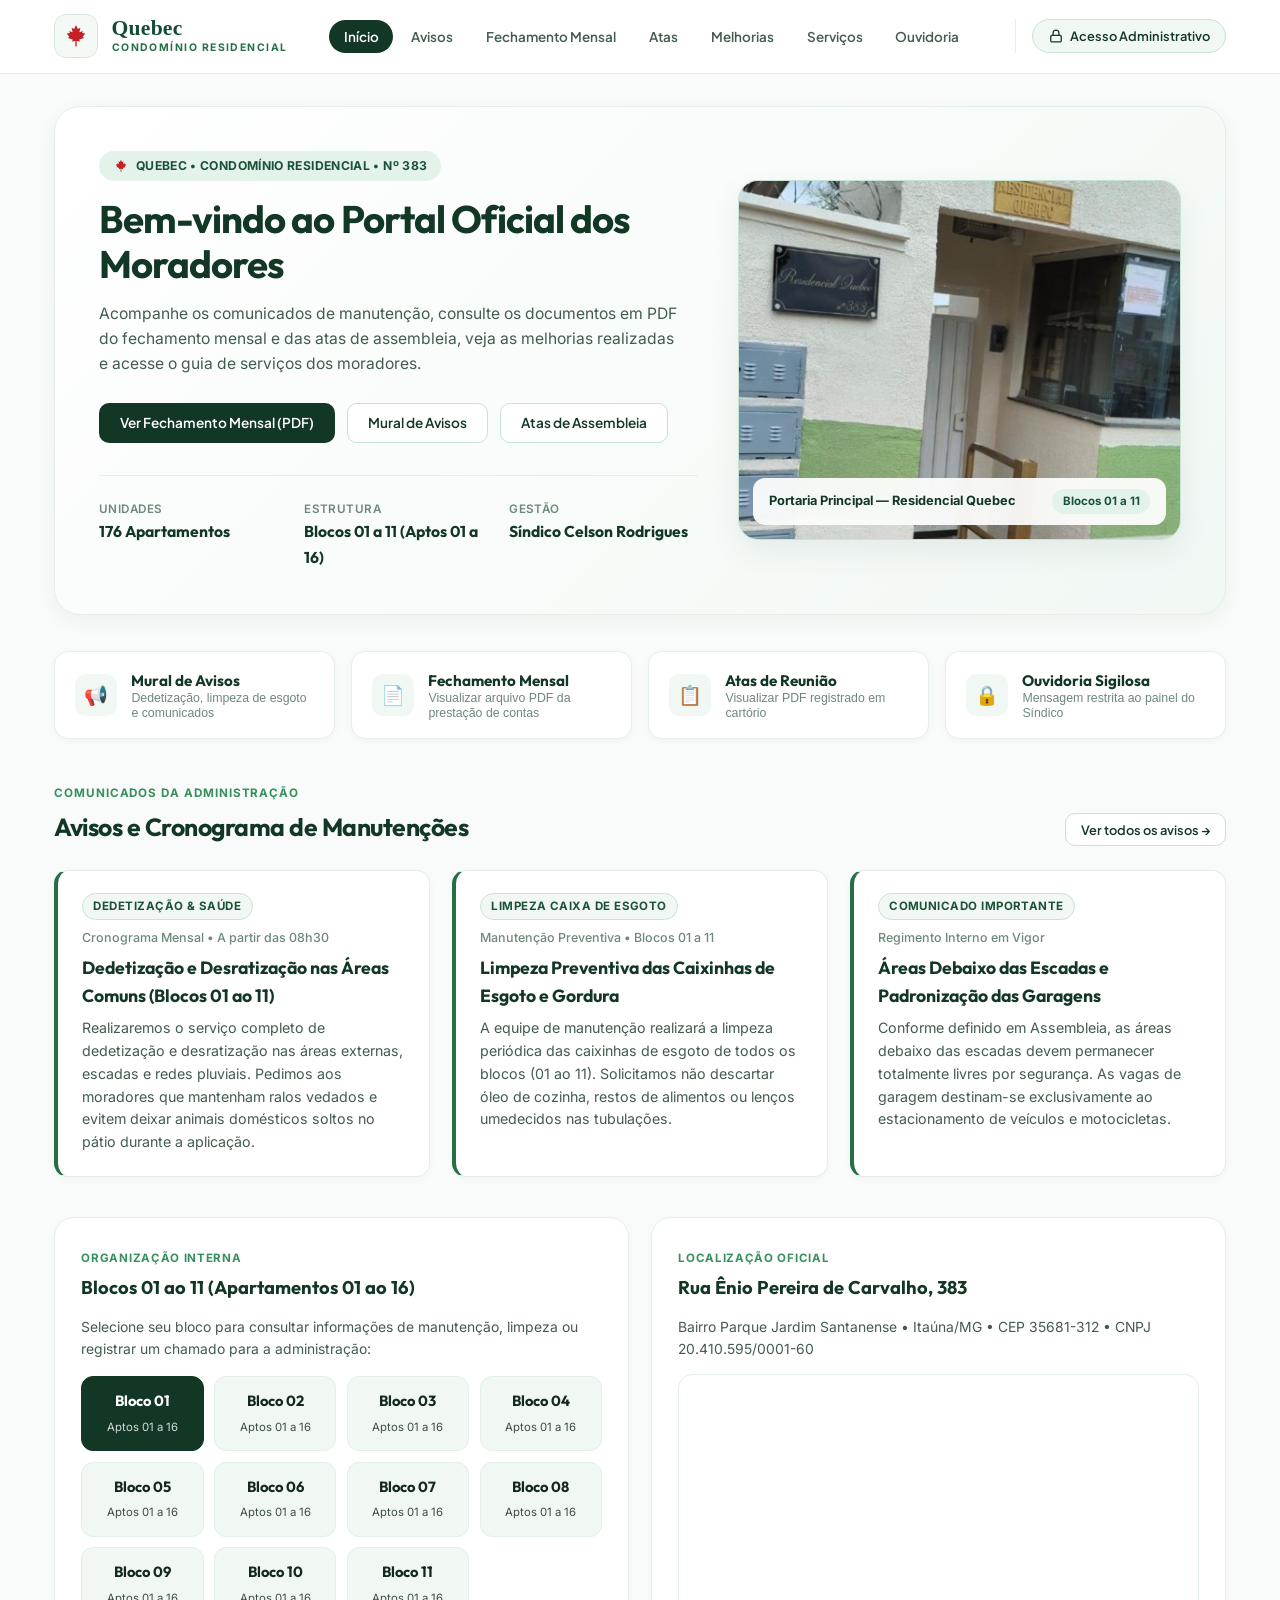
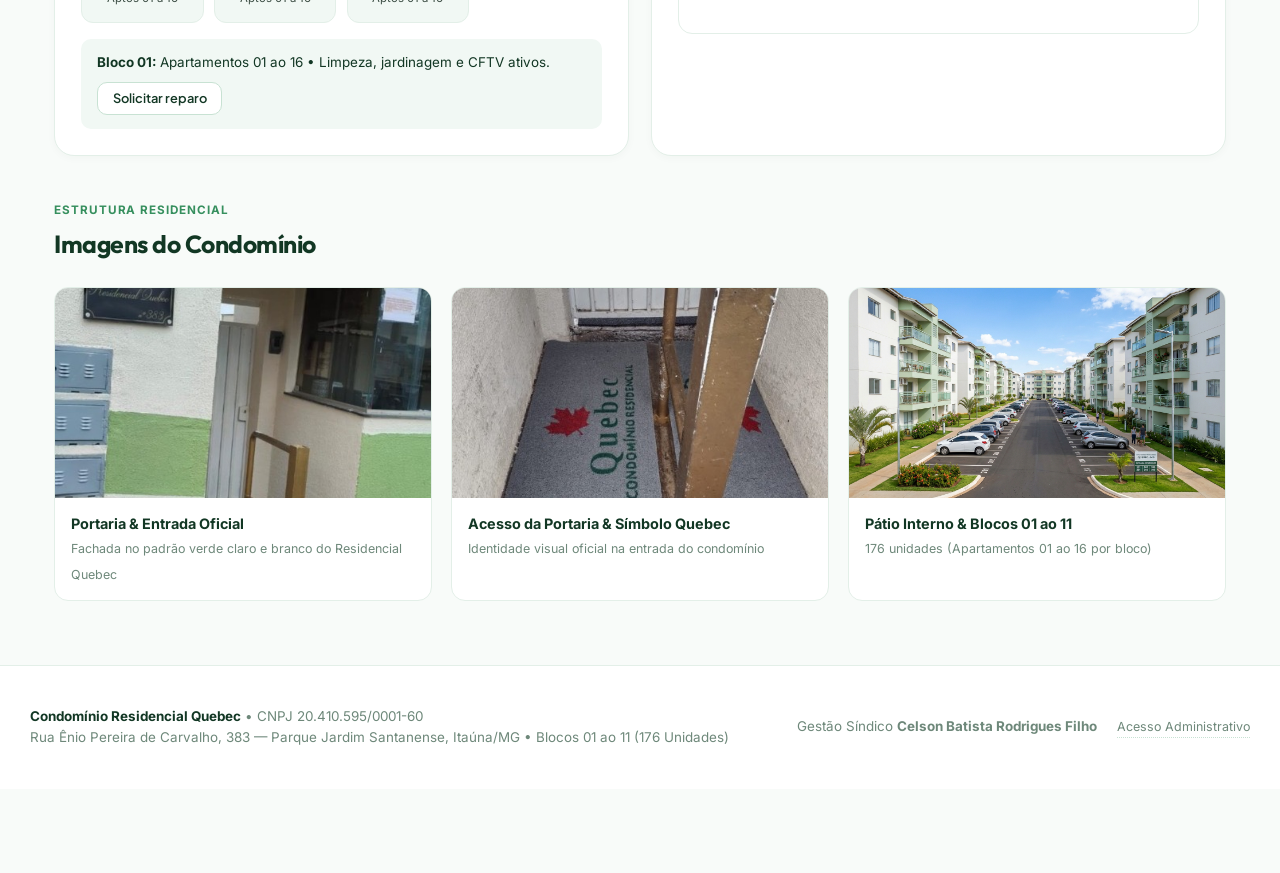
==== commit 55b0c99d: "Add files via upload" ====
--- a/index.html
+++ b/index.html
@@ -35,13 +35,17 @@
         <button class="nav-tab" data-tab="melhorias" onclick="switchTab('melhorias')">Melhorias</button>
         <button class="nav-tab" data-tab="servicos" onclick="switchTab('servicos')">Serviços</button>
         <button class="nav-tab" data-tab="reclamacoes" onclick="switchTab('reclamacoes')">Ouvidoria</button>
-        <button class="nav-tab admin-tab" data-tab="admin" onclick="switchTab('admin')">Área do Síndico</button>
       </nav>
 
-      <!-- Botão rápido Área do Síndico visível no celular -->
-      <button class="btn btn-outline btn-sm mobile-admin-trigger" onclick="switchTab('admin')">
-        🔐 Síndico
-      </button>
+      <div class="header-admin-wrap">
+        <button class="header-admin-btn" data-tab="admin" onclick="switchTab('admin')">
+          <svg viewBox="0 0 24 24" width="14" height="14" fill="none" stroke="currentColor" stroke-width="2.2" stroke-linecap="round" stroke-linejoin="round">
+            <rect x="3" y="11" width="18" height="11" rx="2" ry="2"></rect>
+            <path d="M7 11V7a5 5 0 0 1 10 0v4"></path>
+          </svg>
+          <span>Acesso Administrativo</span>
+        </button>
+      </div>
     </div>
   </header>
 
@@ -880,15 +884,18 @@
   <!-- Toast Container -->
   <div id="toastContainer" class="toast-container"></div>
 
-  <!-- Rodapé Minimalista -->
+  <!-- Rodapé Minimalista (Com link discreto para a Administração) -->
   <footer class="footer">
     <div class="footer-inner">
       <div>
         <strong style="color:var(--green-forest);">Condomínio Residencial Quebec</strong> • CNPJ 20.410.595/0001-60<br/>
         <span>Rua Ênio Pereira de Carvalho, 383 — Parque Jardim Santanense, Itaúna/MG • Blocos 01 ao 11 (176 Unidades)</span>
       </div>
-      <div>
-        <span>Gestão Síndico <strong>Celson Batista Rodrigues Filho</strong> • Sub-Síndico <strong>Sidney Barcelos Loiola</strong></span>
+      <div style="display:flex; align-items:center; gap:1.25rem; flex-wrap:wrap;">
+        <span>Gestão Síndico <strong>Celson Batista Rodrigues Filho</strong></span>
+        <a href="#admin" onclick="switchTab('admin')" style="color:var(--text-muted); font-size:0.78rem; text-decoration:none; border-bottom:1px dotted var(--border-strong);">
+          Acesso Administrativo
+        </a>
       </div>
     </div>
   </footer>
--- a/styles.css
+++ b/styles.css
@@ -157,17 +157,36 @@
   color: #ffffff;
 }
 
-.nav-tab.admin-tab {
-  margin-left: 0.35rem;
+/* Botão Acesso Administrativo separado à direita no cabeçalho */
+.header-admin-wrap {
+  padding-left: 1rem;
+  border-left: 1px solid var(--border-soft);
+  display: flex;
+  align-items: center;
+  flex-shrink: 0;
+}
+
+.header-admin-btn {
+  display: inline-flex;
+  align-items: center;
+  gap: 0.45rem;
+  padding: 0.5rem 0.95rem;
+  border-radius: 999px;
+  background: var(--bg-soft-green);
   border: 1px solid var(--border-strong);
-  background: var(--bg-soft-green);
-  color: var(--green-deep);
-}
-
-.nav-tab.admin-tab.active {
-  background: var(--green-deep);
+  color: var(--green-forest);
+  font-family: 'Plus Jakarta Sans', sans-serif;
+  font-size: 0.8rem;
+  font-weight: 600;
+  cursor: pointer;
+  transition: all 0.2s ease;
+}
+
+.header-admin-btn:hover,
+.header-admin-btn.active {
+  background: var(--green-forest);
+  border-color: var(--green-forest);
   color: #ffffff;
-  border-color: var(--green-deep);
 }
 
 /* ==========================================
@@ -1145,8 +1164,13 @@
   .nav-tabs {
     display: none;
   }
-  .mobile-admin-trigger {
-    display: inline-flex;
+  .header-admin-wrap {
+    border-left: none;
+    padding-left: 0;
+  }
+  .header-admin-btn {
+    padding: 0.44rem 0.78rem;
+    font-size: 0.75rem;
   }
   .mobile-bottom-nav {
     display: flex;
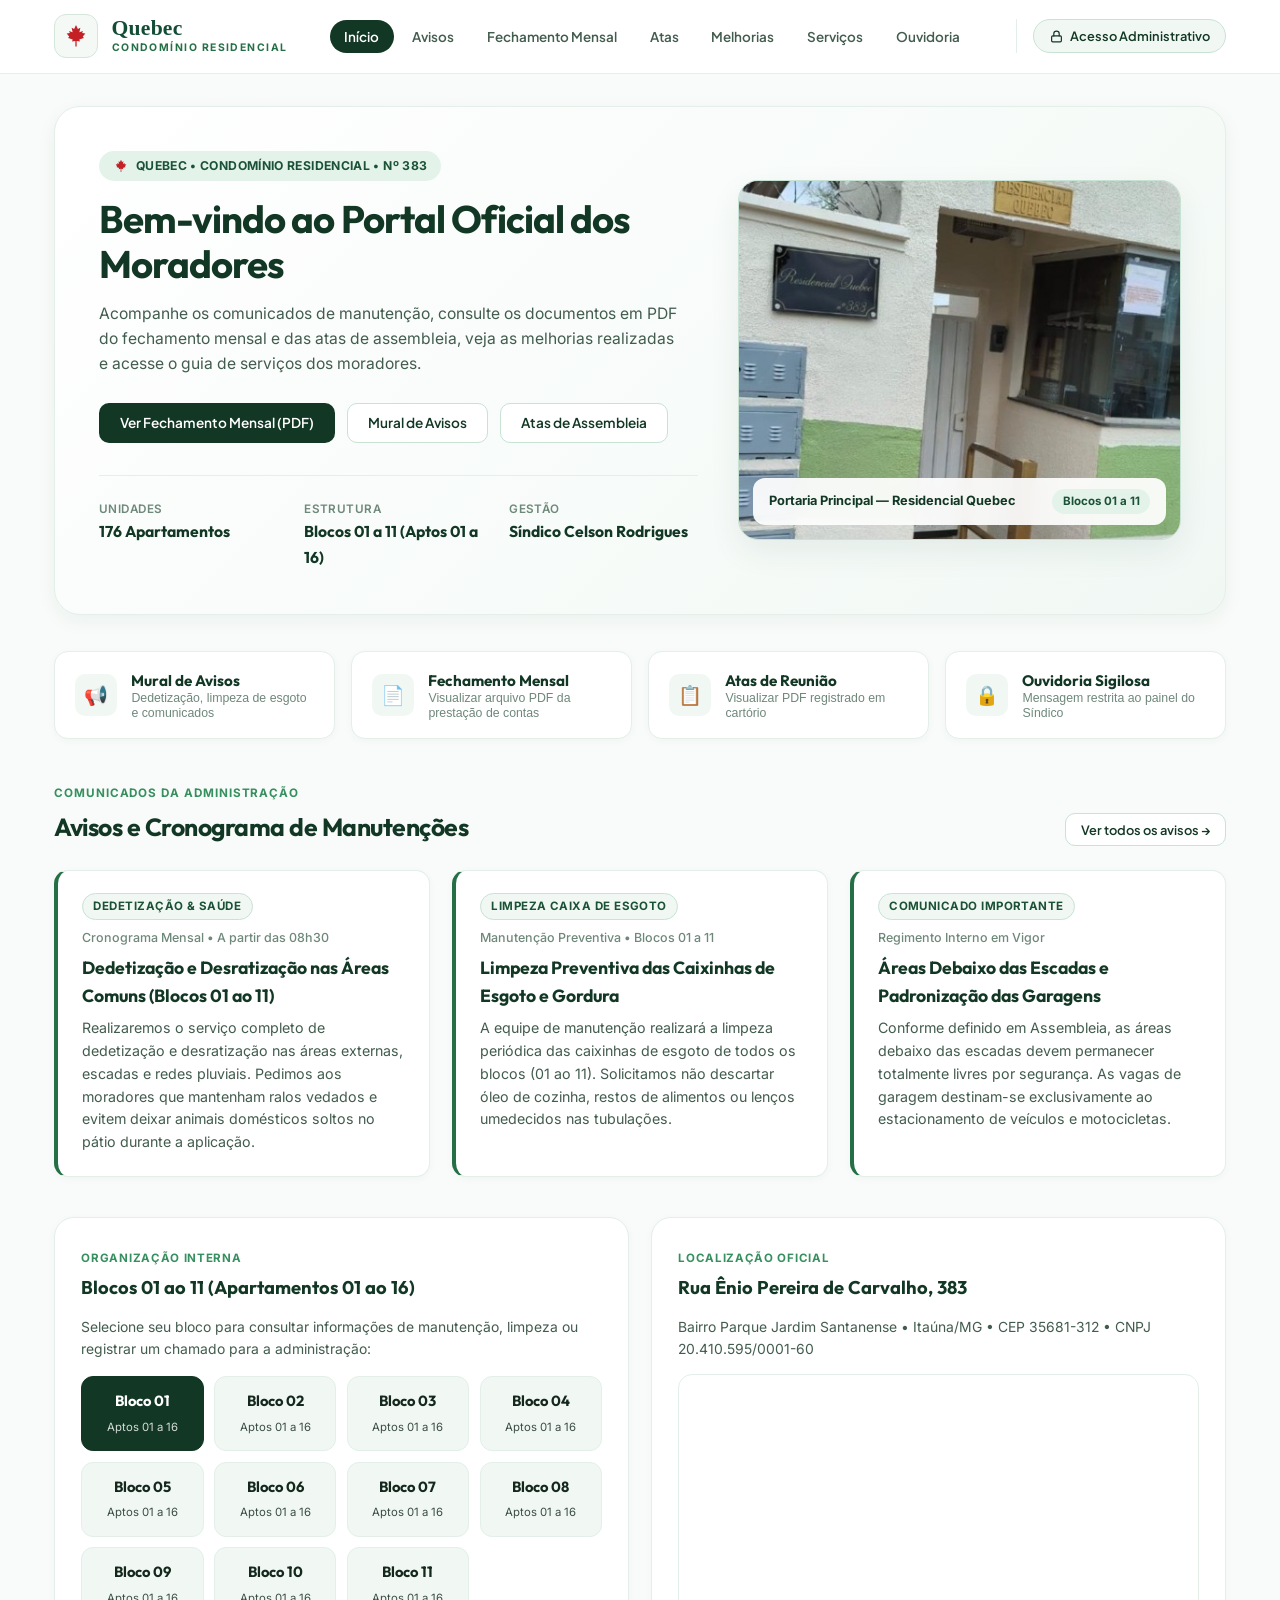
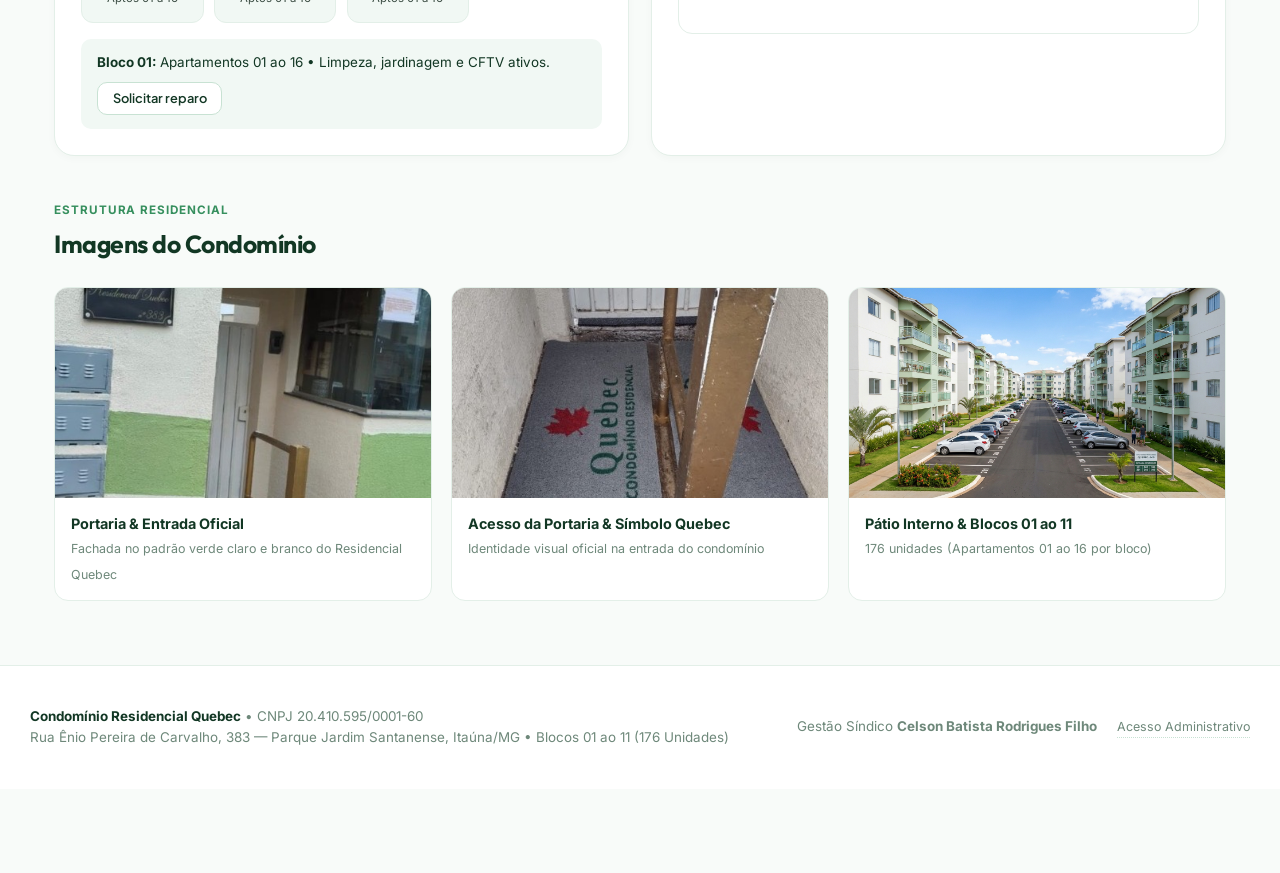
==== commit 91dbe92f: "Add files via upload" ====
--- a/index.html
+++ b/index.html
@@ -39,11 +39,12 @@
 
       <div class="header-admin-wrap">
         <button class="header-admin-btn" data-tab="admin" onclick="switchTab('admin')">
-          <svg viewBox="0 0 24 24" width="14" height="14" fill="none" stroke="currentColor" stroke-width="2.2" stroke-linecap="round" stroke-linejoin="round">
+          <svg viewBox="0 0 24 24" width="13" height="13" fill="none" stroke="currentColor" stroke-width="2.2" stroke-linecap="round" stroke-linejoin="round" style="flex-shrink:0;">
             <rect x="3" y="11" width="18" height="11" rx="2" ry="2"></rect>
             <path d="M7 11V7a5 5 0 0 1 10 0v4"></path>
           </svg>
-          <span>Acesso Administrativo</span>
+          <span class="admin-text-desktop">Acesso Administrativo</span>
+          <span class="admin-text-mobile">Admin</span>
         </button>
       </div>
     </div>
--- a/styles.css
+++ b/styles.css
@@ -39,6 +39,7 @@
 
 html {
   scroll-behavior: smooth;
+  overflow-x: hidden;
 }
 
 body {
@@ -48,6 +49,7 @@
   line-height: 1.6;
   -webkit-font-smoothing: antialiased;
   padding-bottom: 84px;
+  overflow-x: hidden;
 }
 
 /* ==========================================
@@ -189,6 +191,10 @@
   color: #ffffff;
 }
 
+.admin-text-mobile {
+  display: none;
+}
+
 /* ==========================================
    ESTRUTURA PRINCIPAL
    ========================================== */
@@ -1196,6 +1202,38 @@
 }
 
 @media (max-width: 560px) {
+  .navbar-inner {
+    padding: 0.65rem 0.9rem;
+    gap: 0.5rem;
+  }
+  .brand {
+    gap: 0.6rem;
+    min-width: 0;
+  }
+  .brand-crest {
+    width: 38px;
+    height: 38px;
+    border-radius: 10px;
+  }
+  .brand-text h1 {
+    font-size: 1.18rem !important;
+  }
+  .brand-text span {
+    font-size: 0.58rem !important;
+    letter-spacing: 0.08em !important;
+  }
+  .admin-text-desktop {
+    display: none;
+  }
+  .admin-text-mobile {
+    display: inline;
+  }
+  .header-admin-btn {
+    padding: 0.38rem 0.72rem;
+    font-size: 0.74rem;
+    gap: 0.32rem;
+    white-space: nowrap;
+  }
   .quick-links-row {
     grid-template-columns: 1fr;
     gap: 0.75rem;
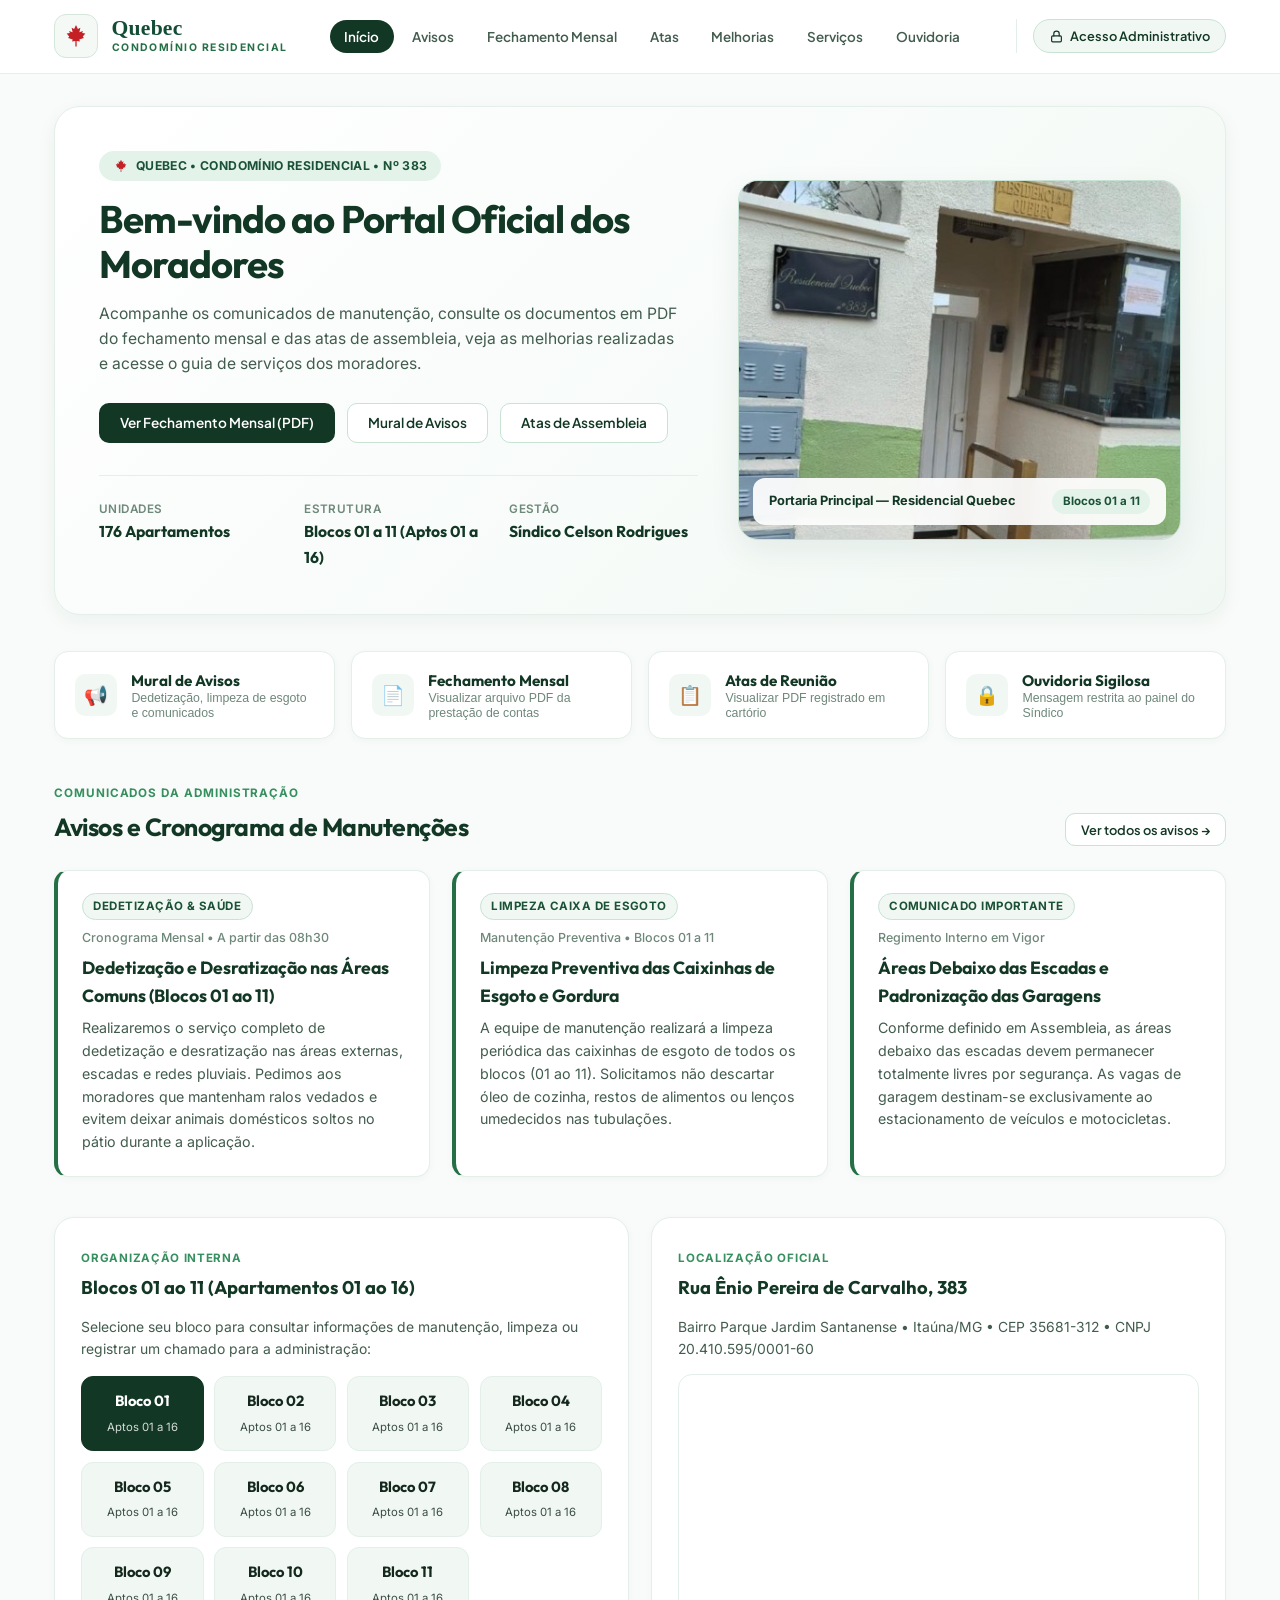
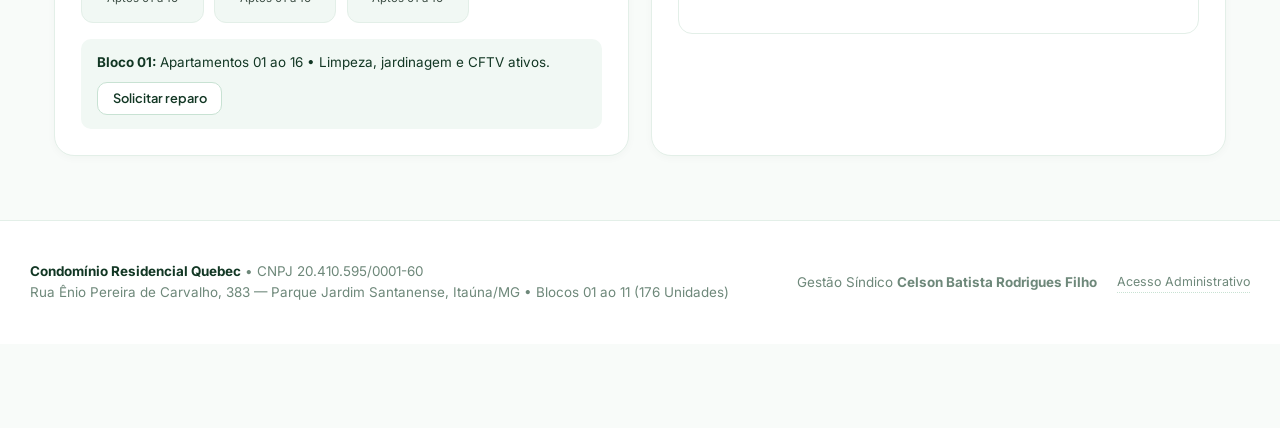
==== commit eb19cc65: "Add files via upload" ====
--- a/index.html
+++ b/index.html
@@ -189,12 +189,12 @@
         </div>
       </div>
 
-      <!-- Galeria Clean -->
-      <div style="margin-top: 2.5rem;">
+      <!-- Galeria Adicional (Exibida apenas se o Admin adicionar novas fotos extras) -->
+      <div id="extraGallerySection" style="margin-top: 2.5rem; display: none;">
         <div class="section-header">
           <div class="section-header-left">
             <span class="eyebrow">Estrutura Residencial</span>
-            <h2>Imagens do Condomínio</h2>
+            <h2>Galeria de Fotos</h2>
           </div>
         </div>
         <div class="gallery-grid" id="condoGallery"></div>
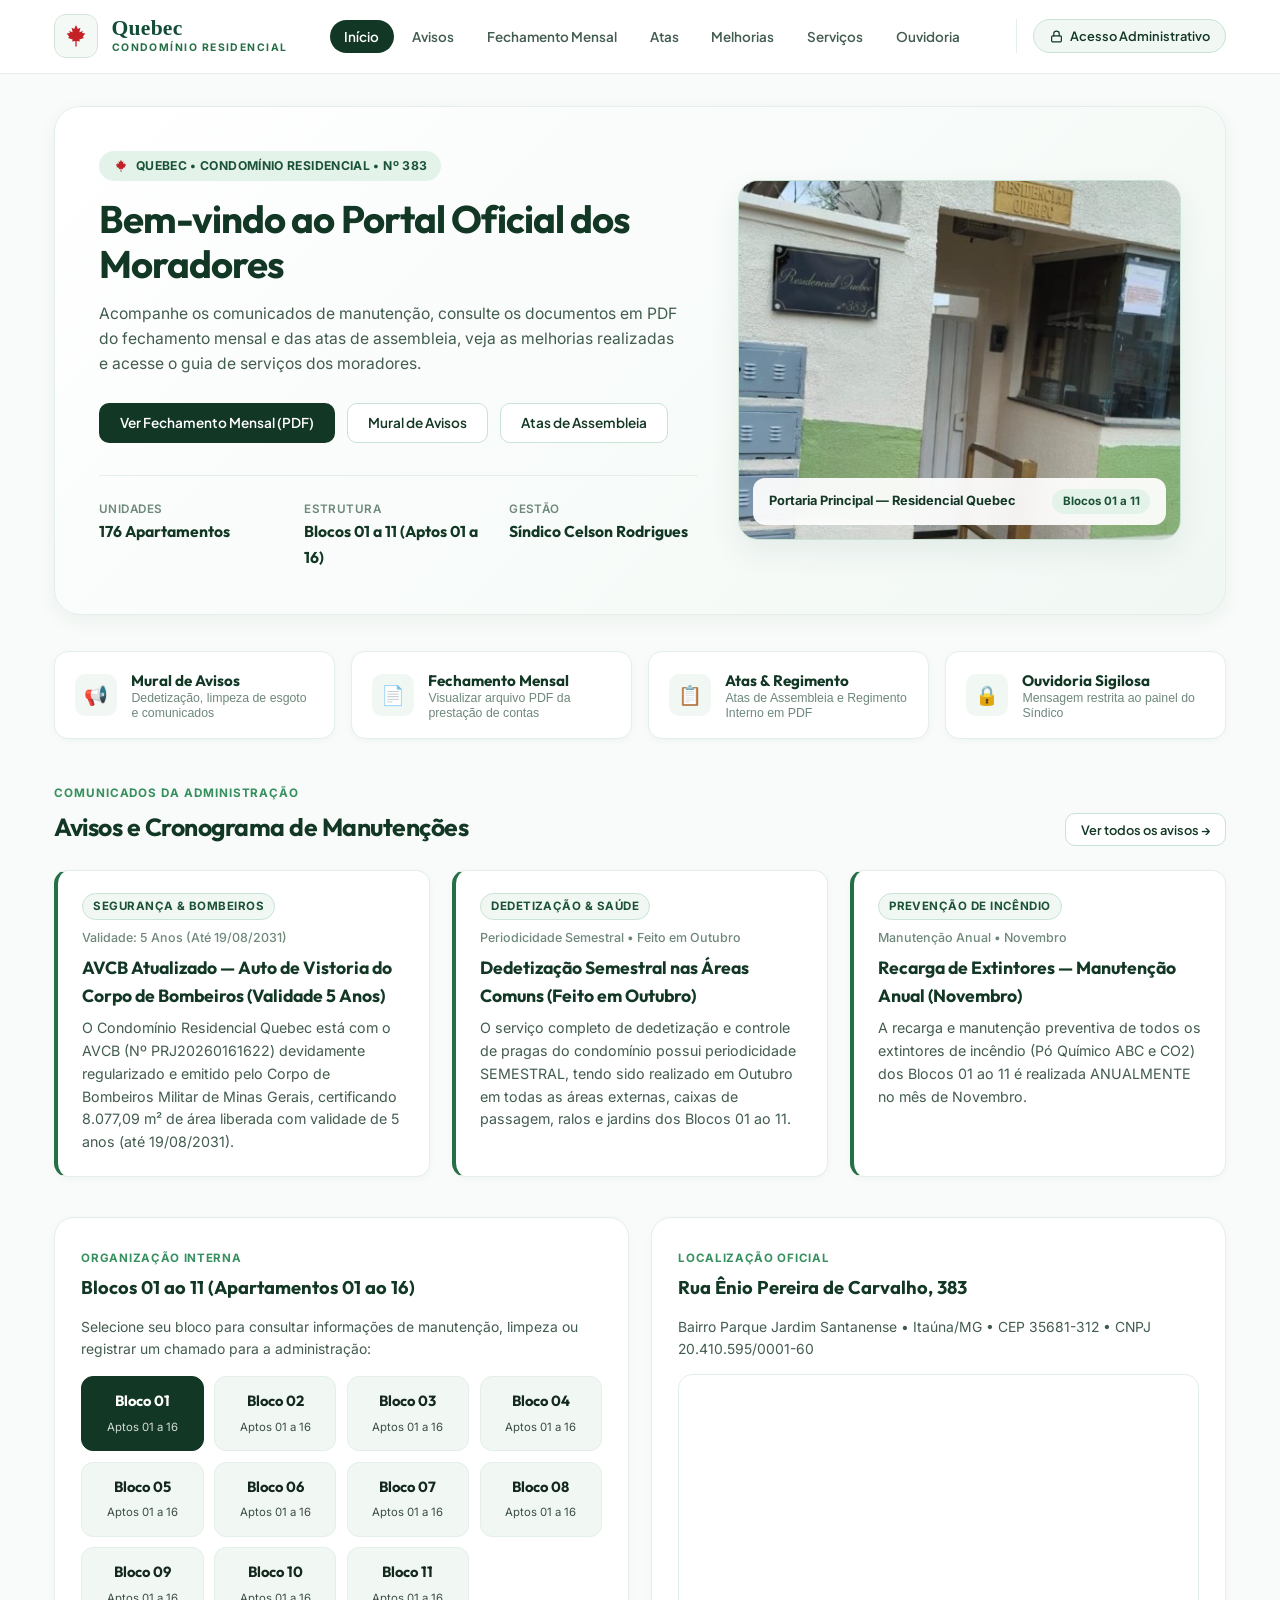
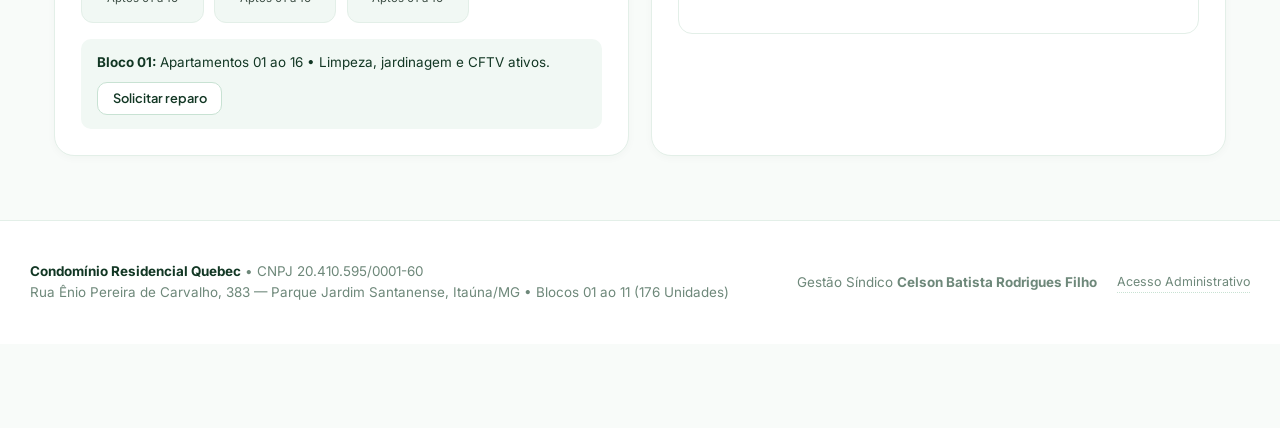
==== commit 977d34ff: "Add files via upload" ====
--- a/index.html
+++ b/index.html
@@ -127,8 +127,8 @@
         <button class="quick-card" onclick="switchTab('atas')">
           <div class="quick-card-icon">📋</div>
           <div>
-            <strong>Atas de Reunião</strong>
-            <span>Visualizar PDF registrado em cartório</span>
+            <strong>Atas & Regimento</strong>
+            <span>Atas de Assembleia e Regimento Interno em PDF</span>
           </div>
         </button>
         <button class="quick-card" onclick="switchTab('reclamacoes')">
@@ -256,14 +256,14 @@
     </section>
 
     <!-- ==========================================
-         ABA 4: ATAS DE ASSEMBLEIA (VISUALIZAÇÃO LIMPA EM PDF!)
+         ABA 4: ATAS DE ASSEMBLEIA E REGIMENTO INTERNO (VISUALIZAÇÃO LIMPA EM PDF!)
          ========================================== -->
     <section id="tab-atas" class="tab-panel">
       <div class="section-header">
         <div class="section-header-left">
           <span class="eyebrow">Documentação Oficial Registrada em Cartório</span>
-          <h2>Atas de Reunião e Assembleia</h2>
-          <p>Visualize na tela ou baixe o arquivo PDF escaneado das Atas de Assembleia do Condomínio Residencial Quebec.</p>
+          <h2>Atas de Assembleia e Regimento Interno</h2>
+          <p>Visualize na tela ou baixe os arquivos PDF oficiais das <strong>Atas de Assembleia</strong> e do <strong>Regimento Interno</strong> do Condomínio Residencial Quebec.</p>
         </div>
       </div>
 
@@ -295,23 +295,49 @@
     </section>
 
     <!-- ==========================================
-         ABA 5: MELHORIAS REALIZADAS
+         ABA 5: MELHORIAS REALIZADAS (DESDE 2025)
          ========================================== -->
     <section id="tab-melhorias" class="tab-panel">
       <div class="section-header">
         <div class="section-header-left">
-          <span class="eyebrow">Valorização Patrimonial</span>
-          <h2>Melhorias e Obras no Condomínio</h2>
-          <p>Obras e benfeitorias executadas pela gestão do Síndico Celson Rodrigues e Sub-Síndico Sidney Loiola.</p>
-        </div>
-        <div class="filter-bar">
-          <button class="filter-btn active" onclick="filterMelhorias('Todas', this)">Todas</button>
-          <button class="filter-btn" onclick="filterMelhorias('Concluído', this)">Concluídas</button>
-          <button class="filter-btn" onclick="filterMelhorias('Em Andamento', this)">Em Andamento</button>
-        </div>
-      </div>
-
-      <div id="melhoriasGrid" class="grid-2"></div>
+          <span class="eyebrow">Valorização Patrimonial • Desde 2025</span>
+          <h2>Melhorias, Obras e Ações no Condomínio (Desde 2025)</h2>
+          <p>Confira o <strong>Antes e Depois</strong> e os registros reais das benfeitorias realizadas pela gestão do Síndico Celson Rodrigues e Sub-Síndico Sidney Loiola, organizadas por categoria.</p>
+        </div>
+      </div>
+
+      <!-- Destaques de Regularização e Manutenção Periódica (AVCB, Extintores e Dedetização) -->
+      <div class="grid-3" style="margin-bottom: 1.35rem;">
+        <div class="card" style="padding:1rem 1.2rem; border-left:4px solid var(--green-primary); background:var(--bg-soft-green);">
+          <span style="font-size:0.72rem; font-weight:800; text-transform:uppercase; color:var(--green-primary); letter-spacing:0.04em;">🚒 Corpo de Bombeiros MG</span>
+          <strong style="display:block; font-size:1.02rem; color:var(--green-forest); margin-top:0.2rem;">AVCB Atualizado • Validade 5 Anos</strong>
+          <span style="font-size:0.82rem; color:var(--text-body);">Nº PRJ20260161622 • Válido até <strong>19/08/2031</strong></span>
+        </div>
+        <div class="card" style="padding:1rem 1.2rem; border-left:4px solid var(--green-primary); background:var(--bg-soft-green);">
+          <span style="font-size:0.72rem; font-weight:800; text-transform:uppercase; color:var(--green-primary); letter-spacing:0.04em;">🧯 Prevenção Contra Incêndio</span>
+          <strong style="display:block; font-size:1.02rem; color:var(--green-forest); margin-top:0.2rem;">Recarga de Extintores • Anual</strong>
+          <span style="font-size:0.82rem; color:var(--text-body);">Manutenção anual realizada em <strong>Novembro</strong></span>
+        </div>
+        <div class="card" style="padding:1rem 1.2rem; border-left:4px solid var(--green-primary); background:var(--bg-soft-green);">
+          <span style="font-size:0.72rem; font-weight:800; text-transform:uppercase; color:var(--green-primary); letter-spacing:0.04em;">🛡️ Controle de Pragas & Saúde</span>
+          <strong style="display:block; font-size:1.02rem; color:var(--green-forest); margin-top:0.2rem;">Dedetização • Semestral</strong>
+          <span style="font-size:0.82rem; color:var(--text-body);">Manutenção semestral — <strong>Feito em Outubro</strong></span>
+        </div>
+      </div>
+
+      <!-- Barra de Categorias de Melhorias -->
+      <div class="melhorias-toolbar">
+        <div class="filter-bar" id="melhoriasCategoryBar">
+          <button class="filter-btn active" onclick="filterMelhorias('Todas', this)">Todas (15)</button>
+          <button class="filter-btn" onclick="filterMelhorias('Revitalização & Obras', this)">🏗️ Revitalização & Obras</button>
+          <button class="filter-btn" onclick="filterMelhorias('Jardinagem & Paisagismo', this)">🌱 Jardinagem & Paisagismo</button>
+          <button class="filter-btn" onclick="filterMelhorias('Segurança & Portaria', this)">🛡️ Segurança & Portaria</button>
+          <button class="filter-btn" onclick="filterMelhorias('Manutenção Preventiva', this)">🧯 Manutenção Preventiva</button>
+          <button class="filter-btn" onclick="filterMelhorias('Comunidade & Eventos', this)">🎈 Comunidade & Eventos</button>
+        </div>
+      </div>
+
+      <div id="melhoriasGrid" class="melhorias-showcase-grid"></div>
     </section>
 
     <!-- ==========================================
@@ -568,11 +594,11 @@
         <form onsubmit="handleAdminLogin(event)">
           <div class="form-group">
             <label for="adminUser">Usuário</label>
-            <input type="text" id="adminUser" class="form-control" value="celson" required />
+            <input type="text" id="adminUser" class="form-control" placeholder="Digite o usuário administrativo" autocomplete="off" required />
           </div>
           <div class="form-group">
             <label for="adminPass">Senha</label>
-            <input type="password" id="adminPass" class="form-control" value="quebec383" required />
+            <input type="password" id="adminPass" class="form-control" placeholder="Digite a senha" autocomplete="off" required />
           </div>
           <button type="submit" class="btn btn-primary" style="width:100%; margin-top:0.4rem;">
             Acessar Painel Administrativo
@@ -754,6 +780,16 @@
                   <label>Título da Melhoria *</label>
                   <input type="text" id="melTitulo" class="form-control" required placeholder="Ex.: Pintura do Bloco 02" />
                 </div>
+                <div class="form-group">
+                  <label>Categoria *</label>
+                  <select id="melCategoria" class="form-control">
+                    <option value="Revitalização & Obras">Revitalização & Obras</option>
+                    <option value="Jardinagem & Paisagismo">Jardinagem & Paisagismo</option>
+                    <option value="Segurança & Portaria">Segurança & Portaria</option>
+                    <option value="Manutenção Preventiva">Manutenção Preventiva</option>
+                    <option value="Comunidade & Eventos">Comunidade & Eventos</option>
+                  </select>
+                </div>
                 <div class="form-grid">
                   <div class="form-group">
                     <label>Status *</label>
@@ -764,7 +800,7 @@
                   </div>
                   <div class="form-group">
                     <label>Período / Data *</label>
-                    <input type="text" id="melData" class="form-control" required placeholder="Ex.: Outubro/2026" />
+                    <input type="text" id="melData" class="form-control" required placeholder="Ex.: Desde 2025" />
                   </div>
                 </div>
                 <div class="form-group">
@@ -772,9 +808,35 @@
                   <textarea id="melDescricao" class="form-control" required></textarea>
                 </div>
                 <div class="form-group">
-                  <label>Foto da Melhoria</label>
-                  <input type="file" id="melFotoFile" accept="image/*" class="form-control" onchange="previewMelhoriaPhoto(event)" />
+                  <label>Nota de Destaque (Opcional)</label>
+                  <input type="text" id="melDestaqueNota" class="form-control" placeholder="Ex.: Agora contamos com churrasqueira, freezer e TV!" />
+                </div>
+                <div class="form-grid">
+                  <div class="form-group">
+                    <label>Etiqueta da(s) Foto(s)</label>
+                    <select id="melFotoFase" class="form-control">
+                      <option value="">Sem etiqueta (Foto Normal)</option>
+                      <option value="Antes">Antes</option>
+                      <option value="Depois">Depois</option>
+                    </select>
+                  </div>
+                  <div class="form-group">
+                    <label>Modo ao Enviar Foto(s)</label>
+                    <select id="melFotoModo" class="form-control">
+                      <option value="add">Adicionar à galeria desta melhoria</option>
+                      <option value="replace">Substituir todas as fotos atuais</option>
+                    </select>
+                  </div>
+                </div>
+                <div class="form-group">
+                  <label>Selecionar Nova(s) Foto(s) (Pode escolher várias de uma vez)</label>
+                  <input type="file" id="melFotoFile" accept="image/*" multiple class="form-control" onchange="previewMelhoriaPhoto(event)" />
                   <input type="hidden" id="melImagemData" value="" />
+                  <small id="melUploadStatus" style="display:block; margin-top:0.35rem; color:var(--green-primary); font-weight:600;"></small>
+                </div>
+                <div id="melExistingPhotosBox" style="display:none; margin-bottom:1rem; padding:0.75rem; background:var(--bg-soft-green); border-radius:10px; border:1px solid var(--border-soft);">
+                  <label style="font-size:0.78rem; font-weight:700; color:var(--green-forest); display:block; margin-bottom:0.5rem;">Fotos Atuais Desta Melhoria (Clique em ✕ para remover):</label>
+                  <div id="melExistingPhotosList" style="display:flex; gap:0.5rem; flex-wrap:wrap;"></div>
                 </div>
                 <div style="display:flex; gap:0.5rem;">
                   <button type="submit" class="btn btn-primary" style="flex:1;">Salvar Melhoria</button>
@@ -882,6 +944,21 @@
     </button>
   </nav>
 
+  <!-- Lightbox Modal para Ampliar Fotos de Antes e Depois -->
+  <div id="photoLightboxModal" class="photo-lightbox-backdrop" onclick="closePhotoLightbox(event)" style="display:none;">
+    <div class="photo-lightbox-content" onclick="event.stopPropagation()">
+      <button type="button" class="photo-lightbox-close" onclick="closePhotoLightbox()">✕ Fechar</button>
+      <div class="photo-lightbox-img-wrap">
+        <span id="lightboxPhaseBadge" class="phase-pill"></span>
+        <img id="lightboxMainImg" src="" alt="Foto Ampliada" />
+      </div>
+      <div class="photo-lightbox-caption">
+        <strong id="lightboxTitle"></strong>
+        <p id="lightboxCaption"></p>
+      </div>
+    </div>
+  </div>
+
   <!-- Toast Container -->
   <div id="toastContainer" class="toast-container"></div>
 
--- a/styles.css
+++ b/styles.css
@@ -692,6 +692,22 @@
   color: var(--text-muted);
 }
 
+.melhorias-toolbar {
+  background: var(--bg-surface);
+  border: 1px solid var(--border-soft);
+  border-radius: var(--radius-lg);
+  padding: 0.9rem 1.15rem;
+  margin-bottom: 1.5rem;
+  box-shadow: var(--shadow-xs);
+  overflow-x: auto;
+}
+
+.melhorias-showcase-grid {
+  display: grid;
+  grid-template-columns: repeat(2, 1fr);
+  gap: 1.5rem;
+}
+
 .melhoria-card {
   background: var(--bg-surface);
   border: 1px solid var(--border-soft);
@@ -700,18 +716,181 @@
   box-shadow: var(--shadow-xs);
   display: flex;
   flex-direction: column;
-}
-
-.melhoria-img {
-  height: 190px;
+  transition: border-color 0.2s ease, box-shadow 0.2s ease;
+}
+
+.melhoria-card:hover {
+  border-color: var(--border-strong);
+  box-shadow: var(--shadow-sm);
+}
+
+.melhoria-img-stage {
+  position: relative;
+  height: 265px;
   overflow: hidden;
-  background: var(--bg-soft-green);
-}
-
-.melhoria-img img {
+  background: #0f2419;
+  cursor: pointer;
+}
+
+.melhoria-img-stage img {
   width: 100%;
   height: 100%;
   object-fit: cover;
+  display: block;
+  transition: transform 0.3s ease;
+}
+
+.melhoria-img-stage:hover img {
+  transform: scale(1.02);
+}
+
+/* Split Antes & Depois View inside Card */
+.melhoria-split-compare {
+  display: grid;
+  grid-template-columns: 1fr 1fr;
+  height: 265px;
+  gap: 2px;
+  background: #ffffff;
+}
+
+.melhoria-split-half {
+  position: relative;
+  height: 100%;
+  overflow: hidden;
+  cursor: pointer;
+  background: #0f2419;
+}
+
+.melhoria-split-half img {
+  width: 100%;
+  height: 100%;
+  object-fit: cover;
+  display: block;
+  transition: transform 0.25s ease;
+}
+
+.melhoria-split-half:hover img {
+  transform: scale(1.04);
+}
+
+.phase-pill {
+  position: absolute;
+  top: 0.65rem;
+  left: 0.65rem;
+  z-index: 3;
+  padding: 0.25rem 0.65rem;
+  border-radius: 999px;
+  font-size: 0.7rem;
+  font-weight: 800;
+  letter-spacing: 0.04em;
+  text-transform: uppercase;
+  box-shadow: 0 4px 12px rgba(0, 0, 0, 0.25);
+}
+
+.phase-antes {
+  background: #b91c1c;
+  color: #ffffff;
+}
+
+.phase-durante {
+  background: #d97706;
+  color: #ffffff;
+}
+
+.phase-depois {
+  background: #15803d;
+  color: #ffffff;
+}
+
+.phase-registro {
+  background: var(--green-forest);
+  color: #ffffff;
+}
+
+.melhoria-stage-caption {
+  position: absolute;
+  bottom: 0;
+  left: 0;
+  right: 0;
+  padding: 1.4rem 0.85rem 0.55rem;
+  background: linear-gradient(to top, rgba(10, 28, 19, 0.88), transparent);
+  color: #ffffff;
+  font-size: 0.76rem;
+  font-weight: 500;
+  display: flex;
+  justify-content: space-between;
+  align-items: flex-end;
+  gap: 0.5rem;
+}
+
+.melhoria-thumbs-bar {
+  display: flex;
+  align-items: center;
+  gap: 0.45rem;
+  padding: 0.6rem 1rem;
+  background: var(--bg-soft-green);
+  border-bottom: 1px solid var(--border-soft);
+  overflow-x: auto;
+}
+
+.melhoria-thumb-btn {
+  position: relative;
+  width: 54px;
+  height: 40px;
+  border-radius: 8px;
+  overflow: hidden;
+  border: 2px solid transparent;
+  padding: 0;
+  cursor: pointer;
+  flex-shrink: 0;
+  background: #0f2419;
+  transition: all 0.15s ease;
+}
+
+.melhoria-thumb-btn.active {
+  border-color: var(--green-primary);
+  transform: translateY(-1px);
+  box-shadow: 0 2px 6px rgba(27, 77, 52, 0.25);
+}
+
+.melhoria-thumb-btn img {
+  width: 100%;
+  height: 100%;
+  object-fit: cover;
+  display: block;
+}
+
+.thumb-phase-dot {
+  position: absolute;
+  bottom: 2px;
+  right: 2px;
+  font-size: 0.54rem;
+  font-weight: 800;
+  padding: 1px 4px;
+  border-radius: 4px;
+  line-height: 1.1;
+  color: #fff;
+}
+
+.compare-mode-btn {
+  margin-left: auto;
+  background: #ffffff;
+  border: 1px solid var(--border-strong);
+  color: var(--green-forest);
+  border-radius: 999px;
+  padding: 0.28rem 0.7rem;
+  font-size: 0.72rem;
+  font-weight: 700;
+  cursor: pointer;
+  white-space: nowrap;
+  transition: all 0.15s ease;
+}
+
+.compare-mode-btn:hover,
+.compare-mode-btn.active {
+  background: var(--green-forest);
+  color: #ffffff;
+  border-color: var(--green-forest);
 }
 
 .melhoria-body {
@@ -725,14 +904,26 @@
   display: flex;
   justify-content: space-between;
   align-items: center;
-  margin-bottom: 0.55rem;
-  font-size: 0.78rem;
+  gap: 0.5rem;
+  flex-wrap: wrap;
+  margin-bottom: 0.65rem;
+  font-size: 0.76rem;
   color: var(--text-muted);
+}
+
+.melhoria-cat-tag {
+  background: var(--bg-soft-green);
+  color: var(--green-primary);
+  border: 1px solid var(--border-strong);
+  padding: 0.2rem 0.6rem;
+  border-radius: 999px;
+  font-size: 0.71rem;
+  font-weight: 700;
 }
 
 .melhoria-body h3 {
   font-family: 'Outfit', sans-serif;
-  font-size: 1.1rem;
+  font-size: 1.14rem;
   color: var(--green-forest);
   margin-bottom: 0.45rem;
 }
@@ -740,8 +931,97 @@
 .melhoria-body p {
   font-size: 0.87rem;
   color: var(--text-body);
-  margin-bottom: 1rem;
+  margin-bottom: 0.85rem;
   flex: 1;
+}
+
+.melhoria-note-highlight {
+  background: var(--bg-soft-green);
+  border-left: 3px solid var(--green-primary);
+  padding: 0.55rem 0.75rem;
+  border-radius: 0 8px 8px 0;
+  font-size: 0.79rem;
+  color: var(--green-forest);
+  font-weight: 600;
+}
+
+/* Lightbox Modal */
+.photo-lightbox-backdrop {
+  position: fixed;
+  inset: 0;
+  z-index: 9999;
+  background: rgba(8, 22, 15, 0.86);
+  backdrop-filter: blur(6px);
+  display: flex;
+  align-items: center;
+  justify-content: center;
+  padding: 1.25rem;
+}
+
+.photo-lightbox-content {
+  position: relative;
+  max-width: 860px;
+  width: 100%;
+  background: var(--bg-surface);
+  border-radius: var(--radius-lg);
+  overflow: hidden;
+  box-shadow: 0 24px 60px rgba(0, 0, 0, 0.45);
+}
+
+.photo-lightbox-close {
+  position: absolute;
+  top: 0.75rem;
+  right: 0.75rem;
+  z-index: 5;
+  background: rgba(15, 36, 25, 0.85);
+  color: #ffffff;
+  border: 1px solid rgba(255, 255, 255, 0.25);
+  border-radius: 999px;
+  padding: 0.4rem 0.85rem;
+  font-size: 0.8rem;
+  font-weight: 700;
+  cursor: pointer;
+}
+
+.photo-lightbox-img-wrap {
+  position: relative;
+  background: #091710;
+  max-height: 74vh;
+  display: flex;
+  align-items: center;
+  justify-content: center;
+}
+
+.photo-lightbox-img-wrap img {
+  max-width: 100%;
+  max-height: 74vh;
+  object-fit: contain;
+  display: block;
+}
+
+.photo-lightbox-caption {
+  padding: 1rem 1.35rem;
+  background: var(--bg-surface);
+  border-top: 1px solid var(--border-soft);
+}
+
+.photo-lightbox-caption strong {
+  display: block;
+  color: var(--green-forest);
+  font-size: 1rem;
+  margin-bottom: 0.2rem;
+}
+
+.photo-lightbox-caption p {
+  font-size: 0.86rem;
+  color: var(--text-body);
+  margin: 0;
+}
+
+@media (max-width: 900px) {
+  .melhorias-showcase-grid {
+    grid-template-columns: 1fr;
+  }
 }
 
 .status-badge {
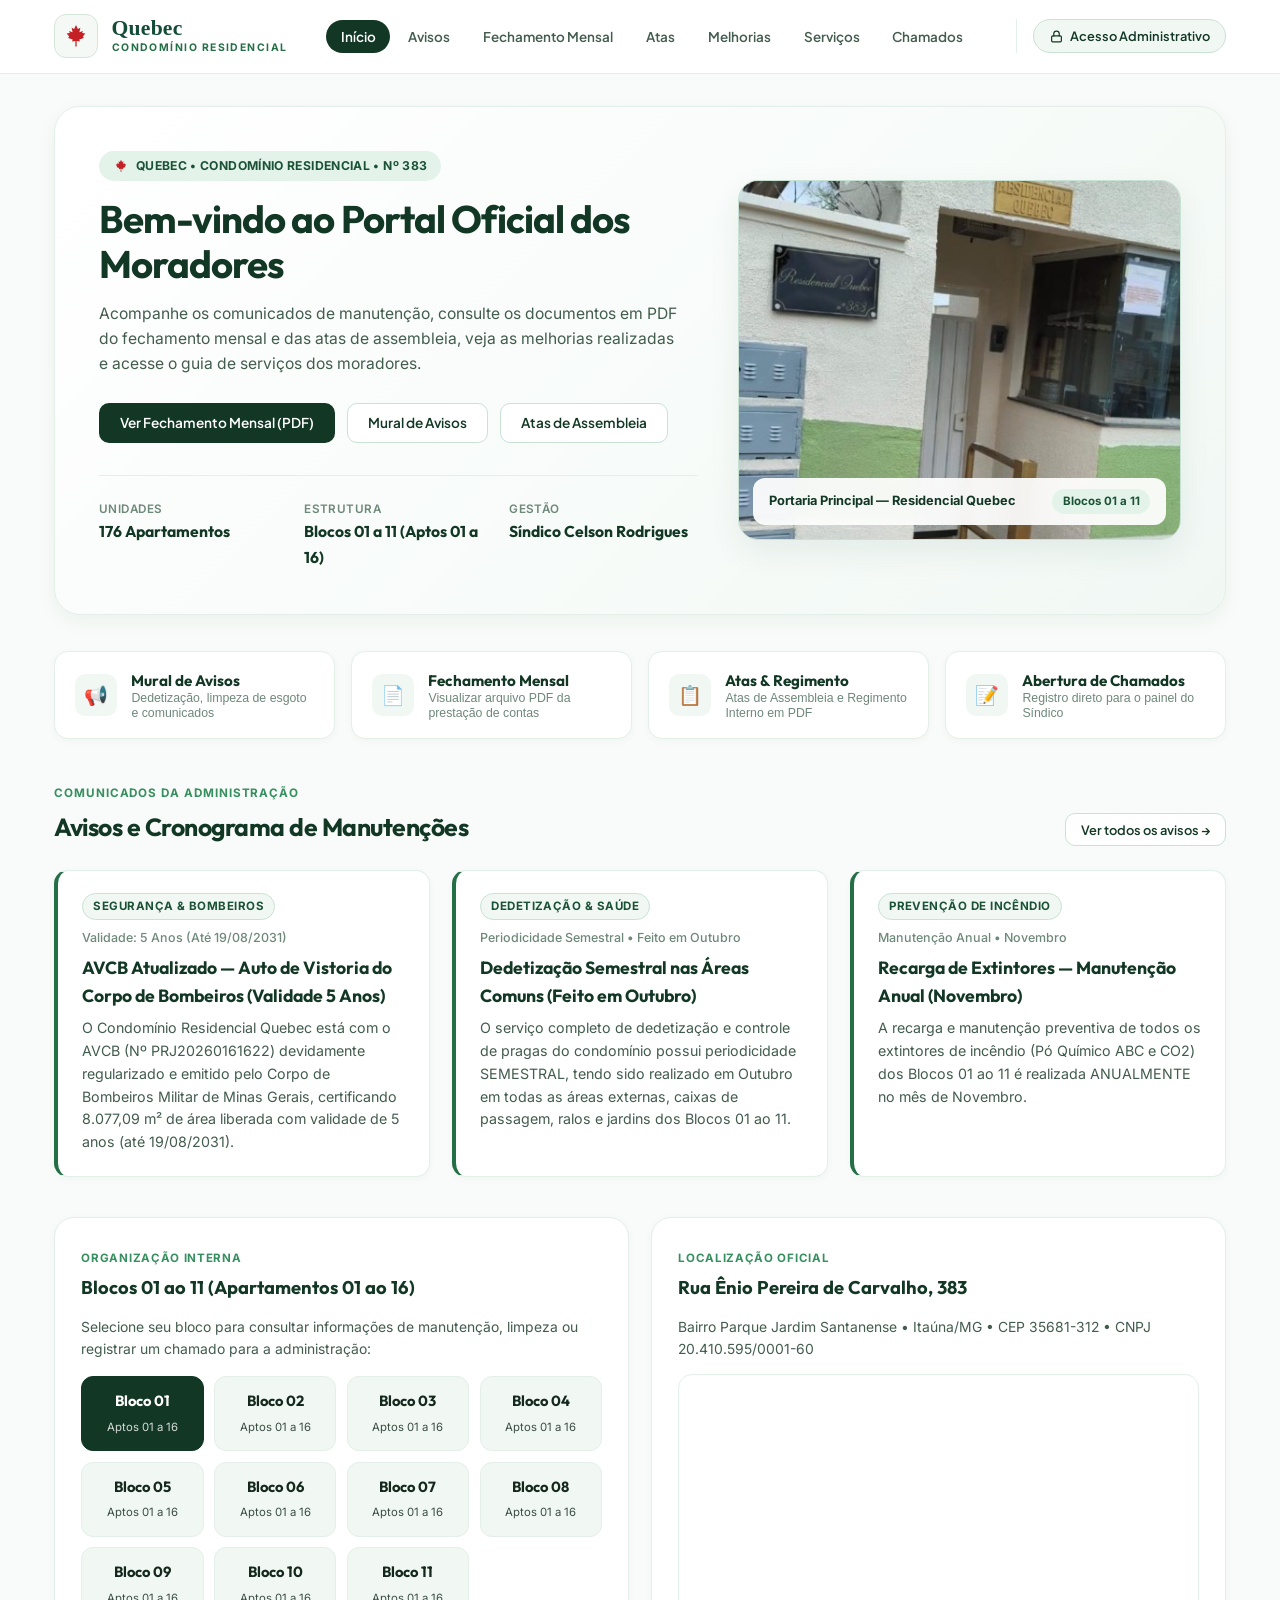
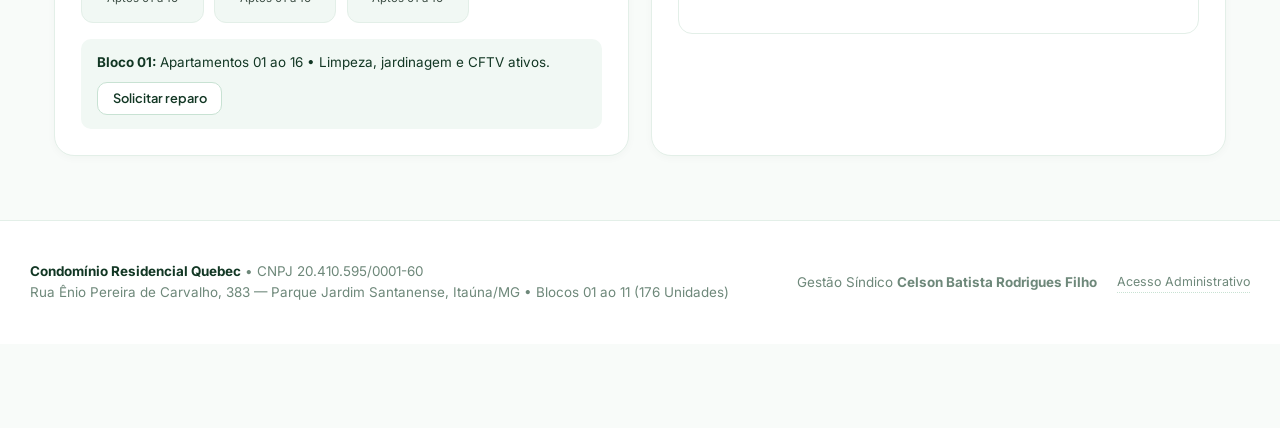
==== commit 528b29aa: "Add files via upload" ====
--- a/index.html
+++ b/index.html
@@ -34,7 +34,7 @@
         <button class="nav-tab" data-tab="atas" onclick="switchTab('atas')">Atas</button>
         <button class="nav-tab" data-tab="melhorias" onclick="switchTab('melhorias')">Melhorias</button>
         <button class="nav-tab" data-tab="servicos" onclick="switchTab('servicos')">Serviços</button>
-        <button class="nav-tab" data-tab="reclamacoes" onclick="switchTab('reclamacoes')">Ouvidoria</button>
+        <button class="nav-tab" data-tab="reclamacoes" onclick="switchTab('reclamacoes')">Chamados</button>
       </nav>
 
       <div class="header-admin-wrap">
@@ -132,10 +132,10 @@
           </div>
         </button>
         <button class="quick-card" onclick="switchTab('reclamacoes')">
-          <div class="quick-card-icon">🔒</div>
+          <div class="quick-card-icon">📝</div>
           <div>
-            <strong>Ouvidoria Sigilosa</strong>
-            <span>Mensagem restrita ao painel do Síndico</span>
+            <strong>Abertura de Chamados</strong>
+            <span>Registro direto para o painel do Síndico</span>
           </div>
         </button>
       </div>
@@ -456,14 +456,14 @@
     </section>
 
     <!-- ==========================================
-         ABA 7: OUVIDORIA & RECLAMAÇÕES (SIGILOSO — APENAS O ADM VÊ!)
+         ABA 7: ABERTURA DE CHAMADOS (SIGILOSO — APENAS O ADM VÊ!)
          ========================================== -->
     <section id="tab-reclamacoes" class="tab-panel">
       <div class="section-header">
         <div class="section-header-left">
-          <span class="eyebrow">Canal Direto e Sigiloso</span>
-          <h2>Ouvidoria & Registro de Reclamações</h2>
-          <p>As mensagens enviadas aqui caem <strong>exclusivamente no painel restrito do Síndico Celson Rodrigues</strong>. Nenhum outro morador visualiza sua manifestação.</p>
+          <span class="eyebrow">Canal Direto com o Síndico</span>
+          <h2>Abertura de Chamados & Solicitações</h2>
+          <p>Os chamados registrados aqui chegam <strong>exclusivamente ao painel restrito do Síndico Celson Rodrigues</strong>. Nenhum outro morador visualiza sua manifestação.</p>
         </div>
       </div>
 
@@ -939,8 +939,8 @@
       <span>Serviços</span>
     </button>
     <button class="mobile-nav-btn" data-mob="reclamacoes" onclick="switchTab('reclamacoes')">
-      <span class="m-icon">🔒</span>
-      <span>Ouvidoria</span>
+      <span class="m-icon">📝</span>
+      <span>Chamados</span>
     </button>
   </nav>
 
